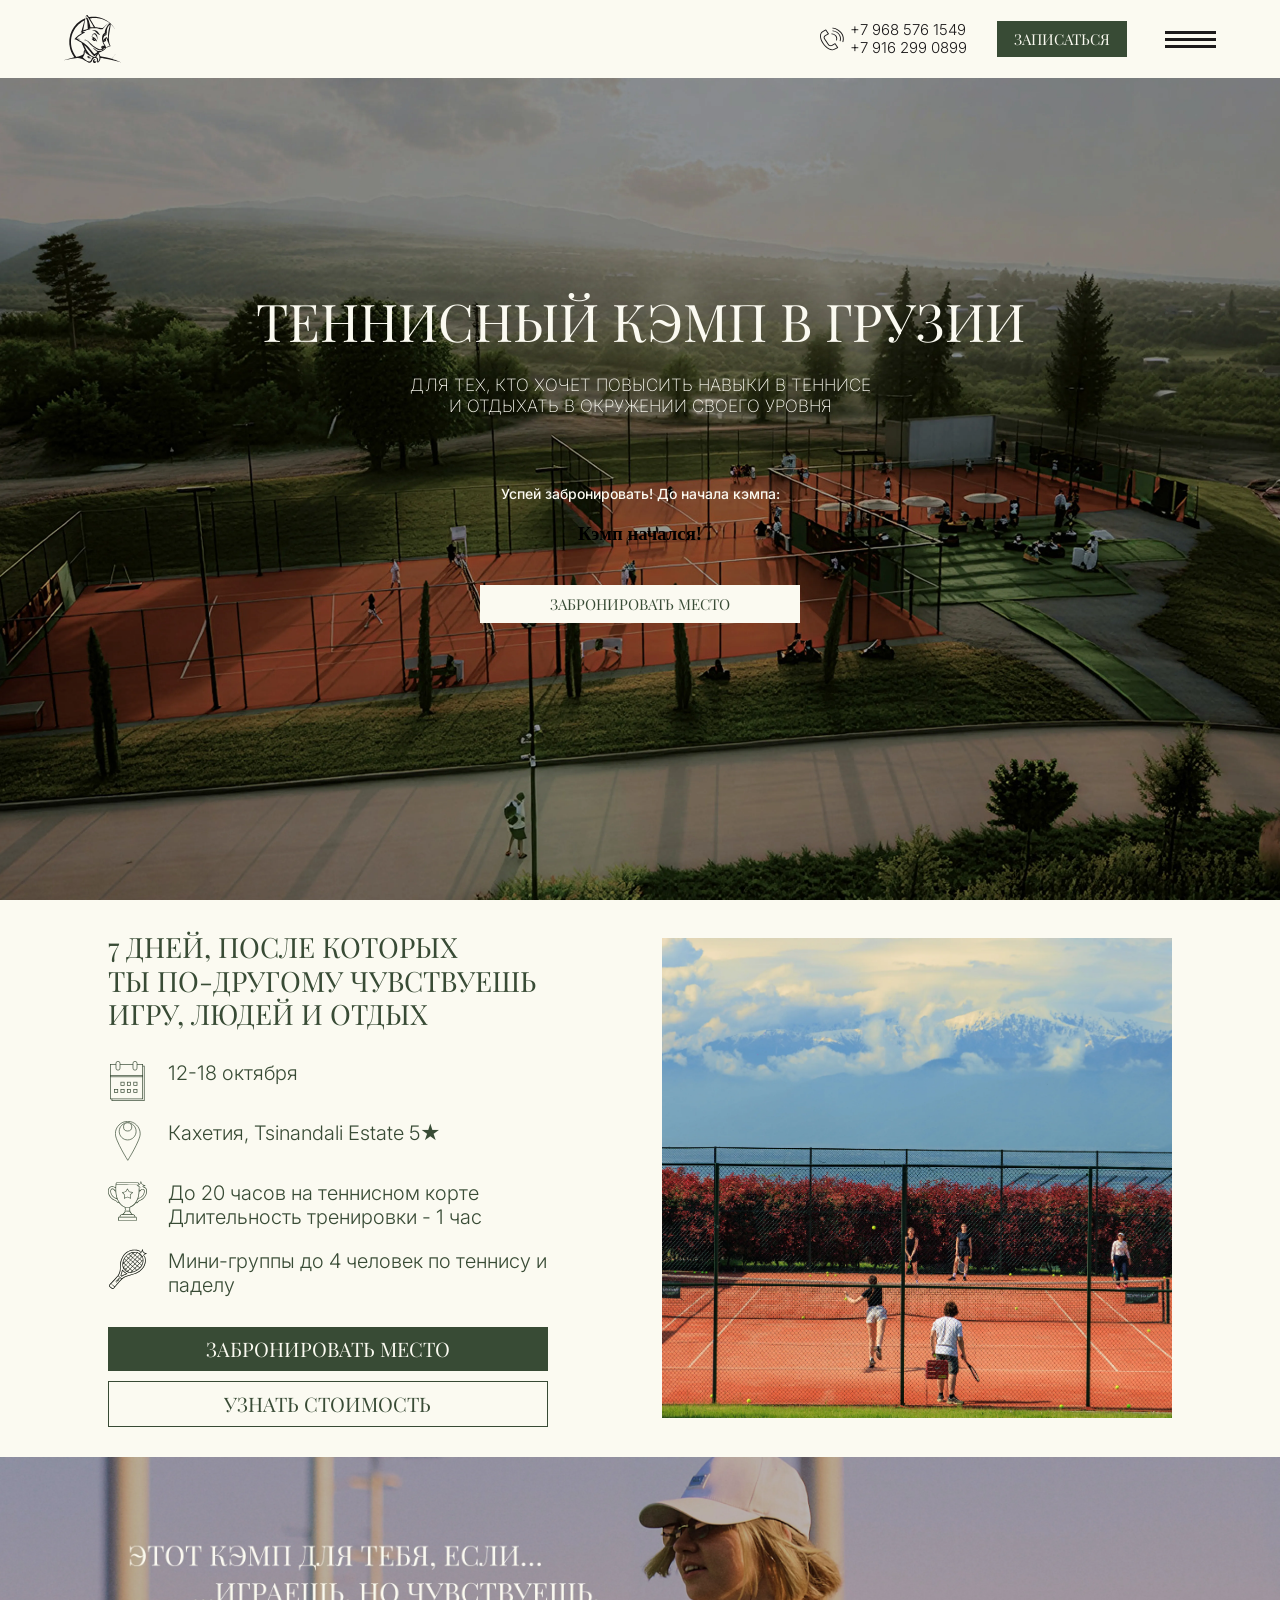
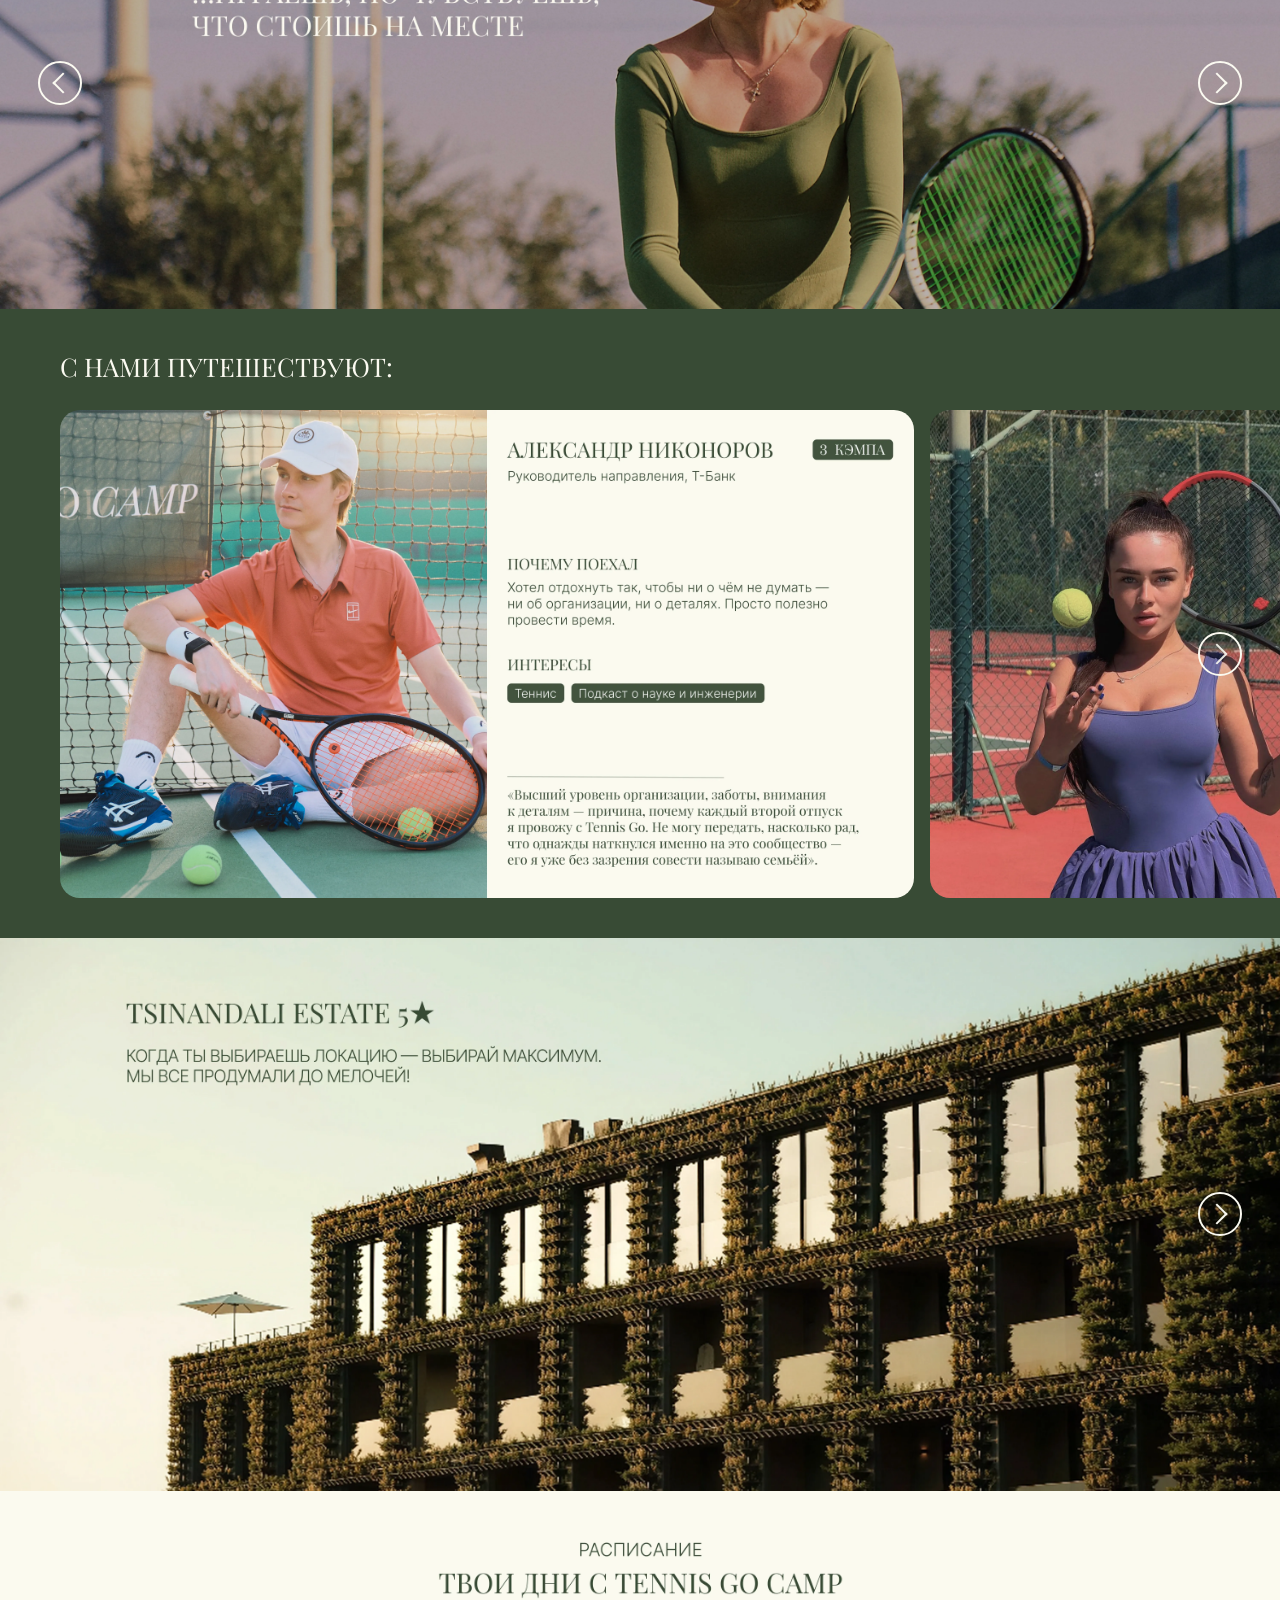
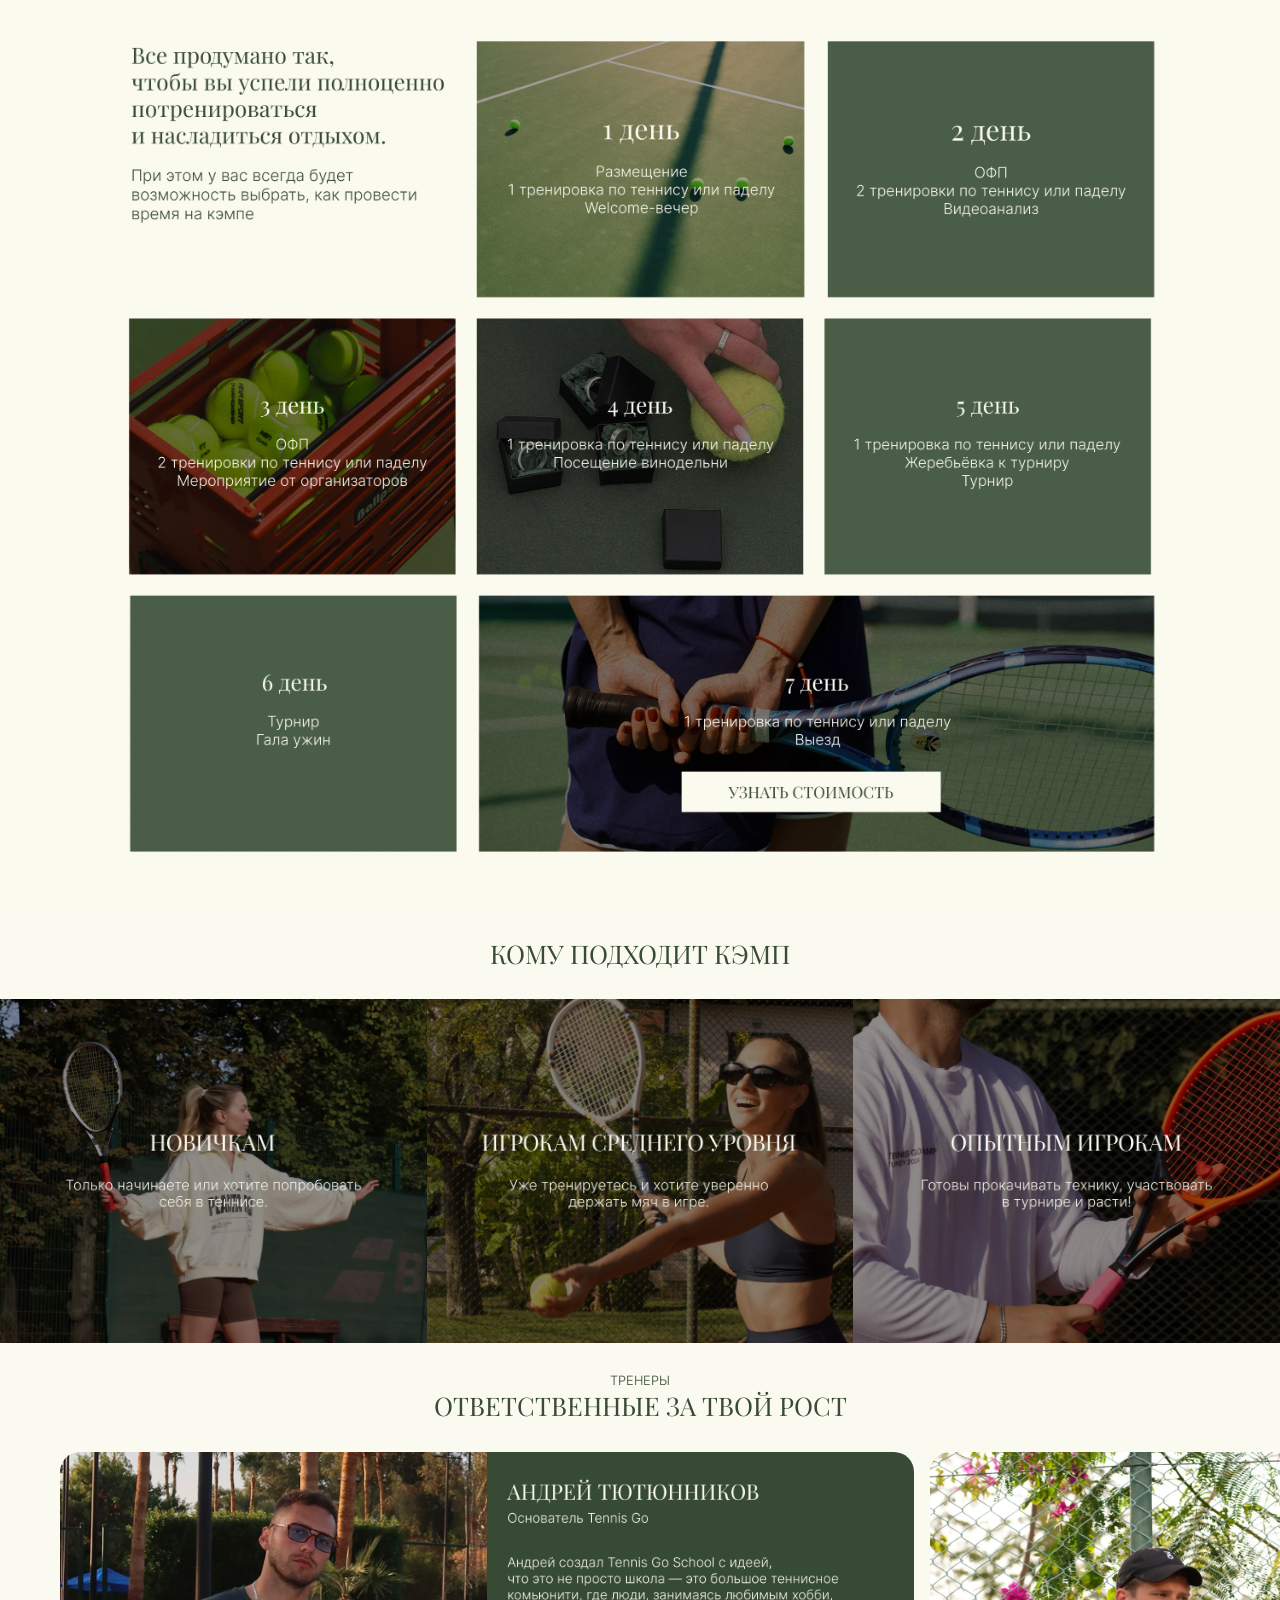
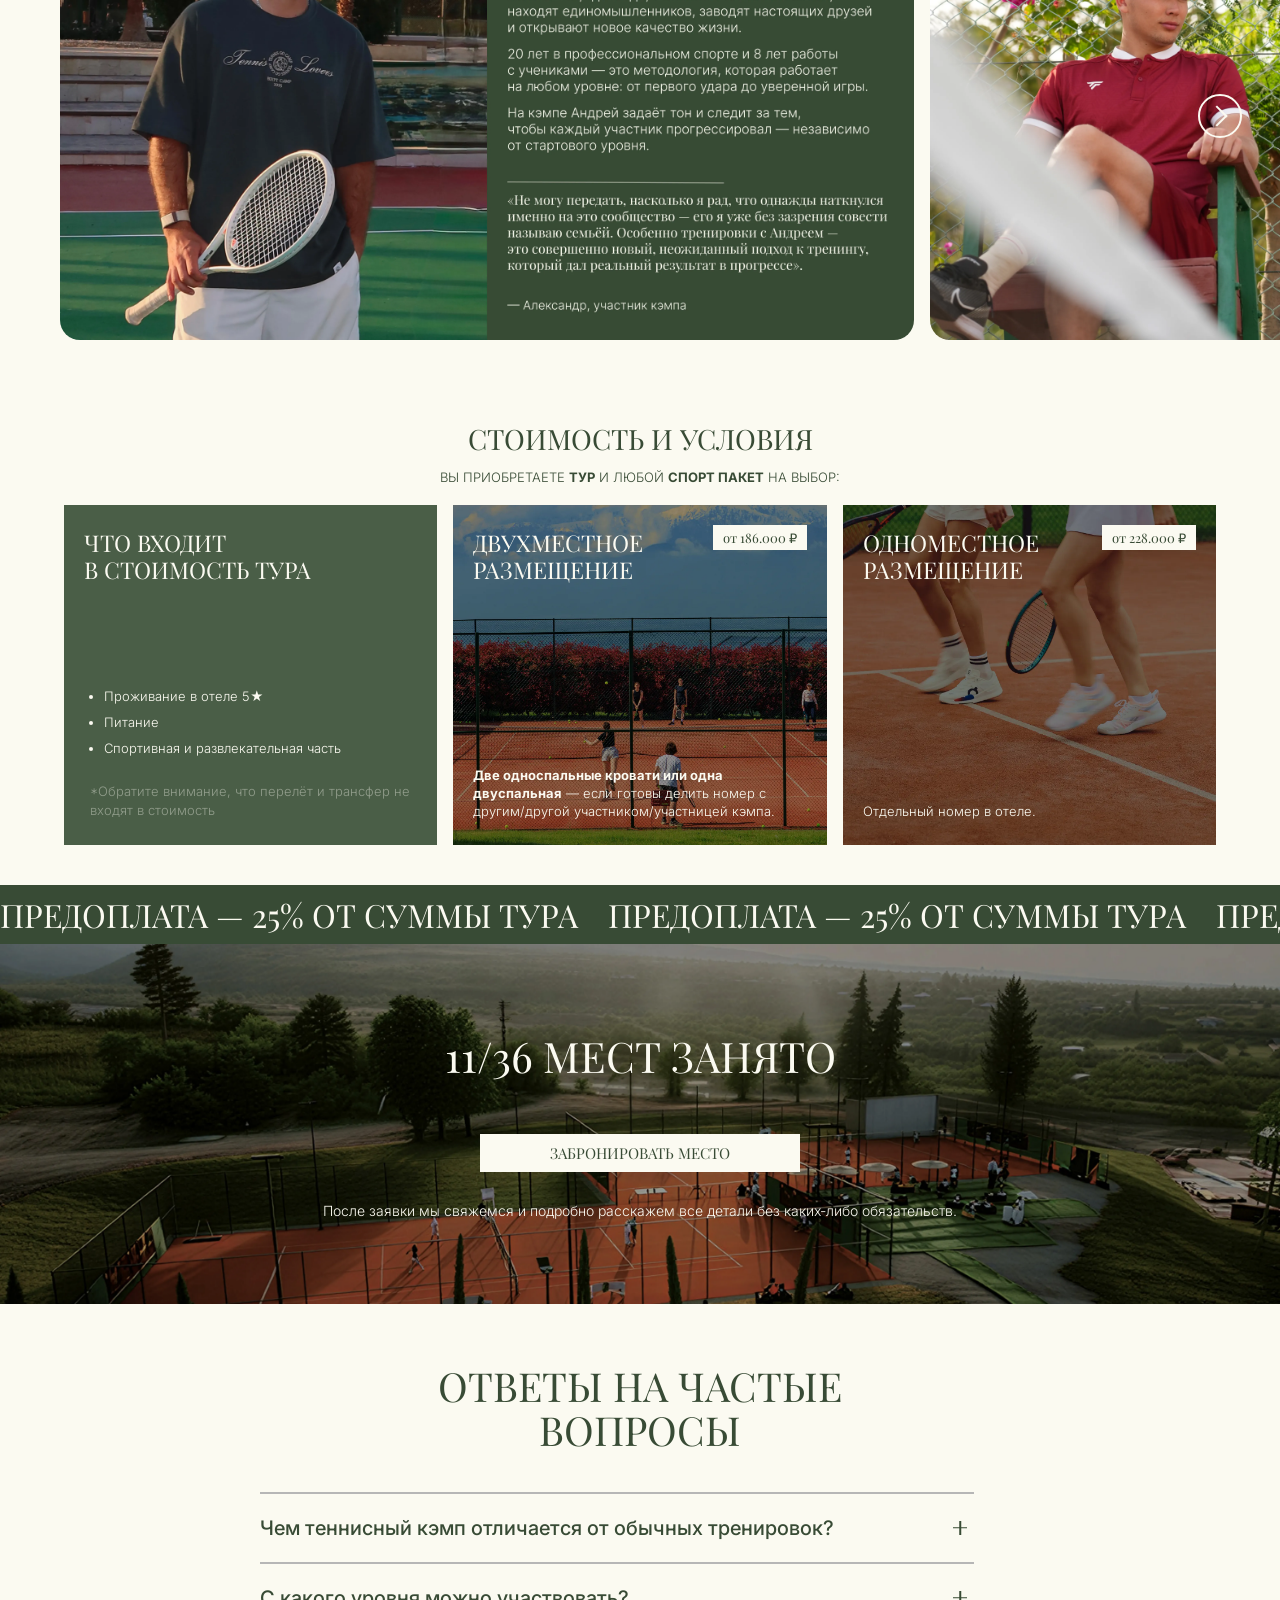
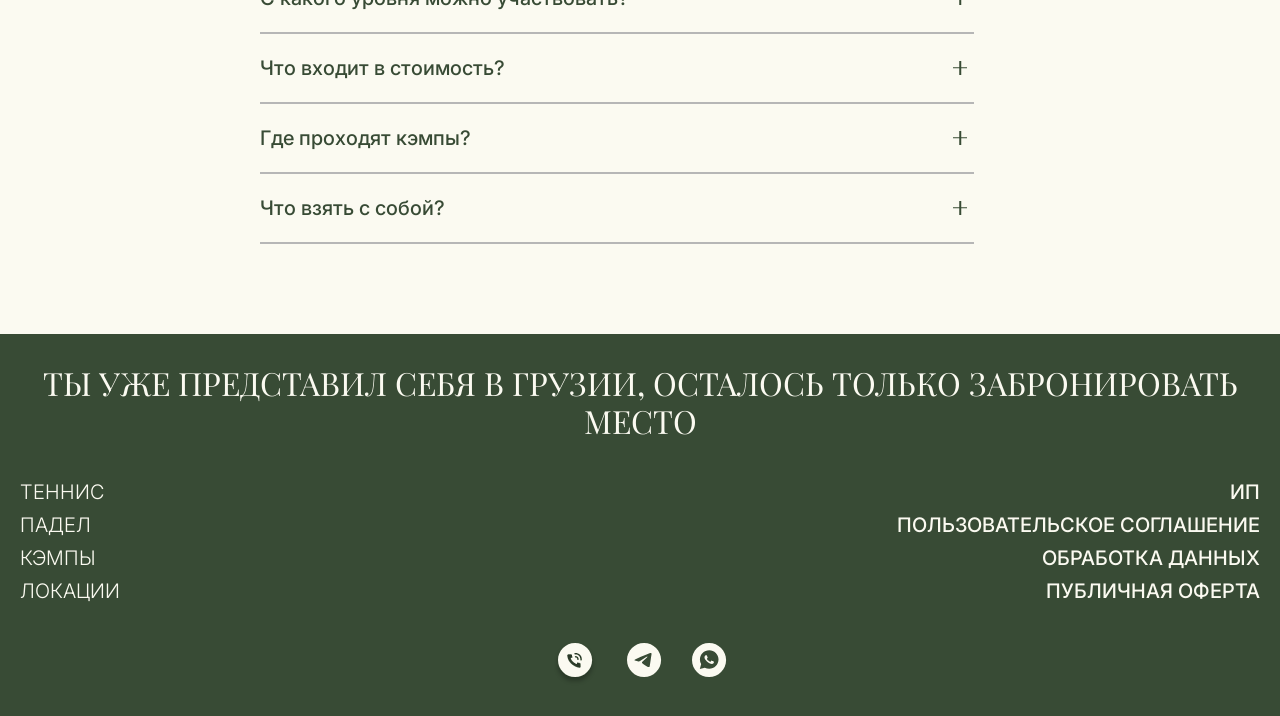
==== index.html @ a8b129b8 "Update index.html" ====
<!DOCTYPE html>
<html lang="ru">

<head>
    <meta charset="UTF-8">
    <meta name="viewport" content="width=device-width, initial-scale=1.0">
    <meta name="google-site-verification" content="G_MeOQyNOx8FWdpT9Xmo6DCHAIFPyhpo-uOCzJUPM8I" />
    <meta name="yandex-verification" content="6312bf27b170b261" />

    <title>Теннисный кэмп в Грузии 2026 | Интенсивные тренировки и отдых 5★</title>
    <link rel="icon" type="image/png" href="img/favicon/favicon-96x96.png" sizes="96x96" />
    <link rel="icon" type="image/svg+xml" href="img/favicon/favicon.svg" />
    <link rel="shortcut icon" href="img/favicon/favicon.ico" />
    <link rel="apple-touch-icon" sizes="180x180" href="img/favicon/apple-touch-icon.png" />

    <meta name="description"
        content="Теннисный кэмп в Грузии 2026 — 7 дней тренировок, турнир и отдых в отеле 5★ Tsinandali Estate. Мини-группы до 4 человек. 12-18 октября, Кахетия.">
    <meta name="keywords" content="теннисный кэмп Турция, теннис кэмп 2026, теннис отдых, теннисный лагерь взрослые">
    <link rel="canonical" href="https://campkakheti.tennis-go-school.ru/">

    <meta property="og:title" content="Теннисный кэмп в Грузии 2026">
    <meta property="og:description"
        content="9 дней тренировок и отдыха в Грузии. Tsinandali Estate Hotel 5★, мини-группы, турнир.">
    <meta property="og:image" content="https://campkakheti.tennis-go-school.ru/img/hero-bg.webp">
    <meta property="og:url" content="https://campkakheti.tennis-go-school.ru/">
    <meta property="og:type" content="website">

    <script type="application/ld+json">
    {
      "@context": "https://schema.org",
      "@type": "Event",
      "name": "Теннисный кэмп в Грузии 2026",
      "startDate": "2026-10-12",
      "endDate": "2026-10-18",
      "location": {
        "@type": "Place",
        "name": "Tsinandali Estate",
        "address": {
          "@type": "PostalAddress",
          "addressLocality": "Кахетия",
          "addressCountry": "GR"
        }
      },
      "organizer": {
        "@type": "Organization",
        "name": "Tennis Go School",
        "url": "https://campkakheti.tennis-go-school.ru/"
      },
      "description": "7 дней теннисных тренировок и отдыха в Грузии"
    }
    </script>

    <link rel="stylesheet" href="style.css">
    <link rel="preconnect" href="https://fonts.googleapis.com">
    <link rel="preconnect" href="https://fonts.gstatic.com" crossorigin>
    <link href="https://fonts.googleapis.com/css2?family=Playfair+Display:ital,wght@0,400..900;1,400..900&display=swap"
        rel="stylesheet">
    <link rel="preconnect" href="https://fonts.googleapis.com">
    <link rel="preconnect" href="https://fonts.gstatic.com" crossorigin>
    <link
        href="https://fonts.googleapis.com/css2?family=Inter:ital,opsz,wght@0,14..32,100..900;1,14..32,100..900&family=Playfair+Display:ital,wght@0,400..900;1,400..900&display=swap"
        rel="stylesheet">
</head>

<body>
    <header>
        <div class="site__header">
            <img src="img/logo.svg" alt="Логотип теннисного клуба" class="site__logo">
            <img src="img/logo2.svg" alt="Логотип теннисного клуба" class="site__logo2">
            <nav>
                <span class="nav__phone">
                    <img src="img/phone.svg" alt="Телефон теннисного клуба" class="nav__phone-icon">
                    <div class="nav__phone-container">
                        <a href="tel:+79685761549" class="nav__phone-number">+7 968 576 1549</a>
                        <a href="tel:+79162990899" class="nav__phone-number">+7 916 299 0899</a>
                    </div>
                </span>
                <a href="#form" class="nav__button" data-open-form="true">ЗАПИСАТЬСЯ</a>
                <div class="nav__menu">
                    <span class="nav__menu-line"></span>
                    <span class="nav__menu-line"></span>
                    <span class="nav__menu-line"></span>
                </div>
            </nav>
        </div>
    </header>

    <div class="menu-overlay" id="menuOverlay">
        <div class="menu-panel">
            <button class="menu-close" id="menuClose">✕</button>

            <img src="img/logo.svg" alt="Логотип" class="menu-logo">

            <nav class="menu-nav">
                <a href="https://tennis-go-school.ru/" class="menu-nav__link">Главная</a>
                <a href="https://tennis-go-school.ru/tennis" class="menu-nav__link">Теннис</a>
                <a href="https://tennis-go-school.ru/camp" class="menu-nav__link">Кэмпы</a>
                <a href="https://tennis-go-school.ru/korty" class="menu-nav__link">Локации</a>
                <a href="https://tennis-go-school.ru/teams" class="menu-nav__link">Тренеры</a>
                <a href="https://tennis-go-school.ru/sertifikaty" class="menu-nav__link">Сертификаты</a>
                <a href="https://tennis-go-school.ru/blog" class="menu-nav__link">Блог</a>
                <a href="https://tennis-go-school.ru/contacts" class="menu-nav__link">Контакты</a>
            </nav>

            <div class="menu-contacts">
                <a href="tel:+79111632444" class="menu-contacts__phone">+7 911 163 24 44</a>
                <a href="tel:+79162990899" class="menu-contacts__phone">+7 916 299 0899</a>
                <a href="mailto:tennisgoschool@yandex.ru" class="menu-contacts__email">tennisgoschool@yandex.ru</a>
            </div>

            <div class="menu-socials">
                <a href="tel:+79111632444" class="menu-socials__icon"><img
                        src="https://static.tildacdn.com/tild3438-3330-4761-a231-336435643837/Frame_2087325282.svg"
                        alt="Phone"></a>
                <a href="https://t.me/TennisGoSokolniki" class="menu-socials__icon"><img
                        src="https://static.tildacdn.com/tild3961-6163-4232-a130-333764323666/Frame_2087325283.svg"
                        alt="Telegram"></a>
                <a href="https://api.whatsapp.com/send/?phone=79685761549&text&type=phone_number&app_absent=0"
                    class="menu-socials__icon"><img
                        src="https://static.tildacdn.com/tild3430-6330-4165-b835-623330666635/Frame_2087325284.svg"
                        alt="WhatsApp"></a>
            </div>

            <a href="#form" class="menu-button" data-open-form="true">ЗАПИСАТЬСЯ</a>
        </div>
    </div>

    <main>

        <section class="hero">
            <div class="hero__container">
                <div class="hero__text">
                    <h1 class="hero__title">ТЕННИСНЫЙ КЭМП В ГРУЗИИ</h1>
                    <p class="hero__p">для тех, кто хочет повысить навыки в теннисе<br> и отдыхать в окружении своего
                        уровня</p>
                </div>
                <div class="hero__timer">
                    <p class="hero__timer-text">Успей забронировать! До начала кэмпа:</p>
                    <div class="hero__timer-container">
                        <div class="hero__timer-item">
                            <span class="hero__timer-number" id="days">00</span>
                            <span class="hero__timer-label">Дней</span>
                        </div>
                        <div class="hero__timer-item">
                            <span class="hero__timer-number" id="hours">00</span>
                            <span class="hero__timer-label">Часов</span>
                        </div>
                        <div class="hero__timer-item">
                            <span class="hero__timer-number" id="minutes">00</span>
                            <span class="hero__timer-label">Минут</span>
                        </div>
                        <div class="hero__timer-item">
                            <span class="hero__timer-number" id="seconds">00</span>
                            <span class="hero__timer-label">Секунд</span>
                        </div>
                    </div>
                    <a href="#price" class="hero__button">забронировать место</a>
                </div>
            </div>
        </section>

        <section class="prev">
            <div class="prev__container">
                <div class="prev__left-block">
                    <h3 class="prev__header">7 дней, после которых ты по‑другому чувствуешь игру, людей и отдых
                    </h3>
                    <div class="prev__body">
                        <img src="img/prev-calendar.svg" alt="Дата проведения кэмпа">
                        <p>12-18 октября</p>
                        <img src="img/prev-point.svg" alt="Место проведения кэмпа">
                        <p>Кахетия, Tsinandali Estate 5★</p>
                        <img src="img/prev-cup.svg" alt="Тренировки и турнир">
                        <p>До 20 часов на теннисном корте <br>Длительность тренировки - 1 час</p>
                        <img src="img/prev-racket.svg" alt="Формат групп">
                        <p>Мини-группы до 4 человек  по теннису и паделу</p>
                    </div>
                    <div class="prev__buttons">
                        <a href="#form" class="prev__button" data-open-form="true">Забронировать место</a>
                        <a href="#price" class="prev__button-2">узнать стоимость</a>
                    </div>
                </div>
                <img src="img/prev-img.webp" alt="Tennis go camp" class="prev__right-block">
            </div>
        </section>


        <section class="slide">
            <div class="slide__container">
                <div class="slide__progress">
                    <div class="slide__progress-bar" data-index="0"><span></span></div>
                    <div class="slide__progress-bar" data-index="1"><span></span></div>
                    <div class="slide__progress-bar" data-index="2"><span></span></div>
                    <div class="slide__progress-bar" data-index="3"><span></span></div>
                </div>
                <div class="slide__track">
                    <picture class="slide__frame">
                        <source media="(min-width: 768px)" srcset="img/scroll/scroll_desktop/1.webp">
                        <img src="img/scroll/scroll_1.webp" alt="">
                    </picture>
                    <picture class="slide__frame">
                        <source media="(min-width: 768px)" srcset="img/scroll/scroll_desktop/2.webp">
                        <img src="img/scroll/scroll_2.webp" alt="">
                    </picture>
                    <picture class="slide__frame">
                        <source media="(min-width: 768px)" srcset="img/scroll/scroll_desktop/3.webp">
                        <img src="img/scroll/scroll_3.webp" alt="">
                    </picture>
                    <picture class="slide__frame">
                        <source media="(min-width: 768px)" srcset="img/scroll/scroll_desktop/4.webp">
                        <img src="img/scroll/scroll_4.webp" alt="">
                    </picture>
                </div>
                <button class="slide__edge slide__edge--prev" ...></button>
                <button class="slide__edge slide__edge--next" ...></button>
            </div>
        </section>


        <section class="travel">
            <h2 class="travel__title">С нами путешествуют:</h2>

            <div class="travel__container">
                <button class="travel__edge travel__edge--prev" type="button" aria-label="Previous"></button>
                <button class="travel__edge travel__edge--next" type="button" aria-label="Next"></button>

                <div class="travel__track">
                    <picture class="travel__frame">
                        <source media="(min-width: 768px)" srcset="img/gal/gal_desktop/1.webp">
                        <img src="img/gal/1.webp" alt="">
                    </picture>
                    <picture class="travel__frame">
                        <source media="(min-width: 768px)" srcset="img/gal/gal_desktop/2.webp">
                        <img src="img/gal/2.webp" alt="">
                    </picture>
                    <picture class="travel__frame">
                        <source media="(min-width: 768px)" srcset="img/gal/gal_desktop/3.webp">
                        <img src="img/gal/3.webp" alt="">
                    </picture>
                    <picture class="travel__frame">
                        <source media="(min-width: 768px)" srcset="img/gal/gal_desktop/4.webp">
                        <img src="img/gal/4.webp" alt="">
                    </picture>
                    <picture class="travel__frame">
                        <source media="(min-width: 768px)" srcset="img/gal/gal_desktop/5.webp">
                        <img src="img/gal/5.webp" alt="">
                    </picture>
                    <picture class="travel__frame">
                        <source media="(min-width: 768px)" srcset="img/gal/gal_desktop/6.webp">
                        <img src="img/gal/6.webp" alt="">
                    </picture>
                    <picture class="travel__frame">
                        <source media="(min-width: 768px)" srcset="img/gal/gal_desktop/7.webp">
                        <img src="img/gal/7.webp" alt="">
                    </picture>
                    <picture class="travel__frame">
                        <source media="(min-width: 768px)" srcset="img/gal/gal_desktop/8.webp">
                        <img src="img/gal/8.webp" alt="">
                    </picture>
                    <picture class="travel__frame">
                        <source media="(min-width: 768px)" srcset="img/gal/gal_desktop/9.webp">
                        <img src="img/gal/9.webp" alt="">
                    </picture>
                    <picture class="travel__frame">
                        <source media="(min-width: 768px)" srcset="img/gal/gal_desktop/10.webp">
                        <img src="img/gal/10.webp" alt="">
                    </picture>
                    <picture class="travel__frame">
                        <source media="(min-width: 768px)" srcset="img/gal/gal_desktop/11.webp">
                        <img src="img/gal/11.webp" alt="">
                    </picture>
                    <picture class="travel__frame">
                        <source media="(min-width: 768px)" srcset="img/gal/gal_desktop/12.webp">
                        <img src="img/gal/12.webp" alt="">
                    </picture>
                    <picture class="travel__frame">
                        <source media="(min-width: 768px)" srcset="img/gal/gal_desktop/13.webp">
                        <img src="img/gal/13.webp" alt="">
                    </picture>
                    <picture class="travel__frame">
                        <source media="(min-width: 768px)" srcset="img/gal/gal_desktop/14.webp">
                        <img src="img/gal/14.webp" alt="">
                    </picture>
                    <picture class="travel__frame">
                        <source media="(min-width: 768px)" srcset="img/gal/gal_desktop/15.webp">
                        <img src="img/gal/15.webp" alt="">
                    </picture>
                    <picture class="travel__frame">
                        <source media="(min-width: 768px)" srcset="img/gal/gal_desktop/16.webp">
                        <img src="img/gal/16.webp" alt="">
                    </picture>
                    <picture class="travel__frame">
                        <source media="(min-width: 768px)" srcset="img/gal/gal_desktop/17.webp">
                        <img src="img/gal/17.webp" alt="">
                    </picture>
                    <picture class="travel__frame">
                        <source media="(min-width: 768px)" srcset="img/gal/gal_desktop/18.webp">
                        <img src="img/gal/18.webp" alt="">
                    </picture>
                    <picture class="travel__frame">
                        <source media="(min-width: 768px)" srcset="img/gal/gal_desktop/19.webp">
                        <img src="img/gal/19.webp" alt="">
                    </picture>
                </div>
            </div>
        </section>

        <section class="hotel">
            <div class="hotel__container">
                <button class="hotel__edge hotel__edge--prev" type="button" aria-label="Previous"></button>
                <button class="hotel__edge hotel__edge--next" type="button" aria-label="Next"></button>
                <div class="hotel__track">
                    <picture class="hotel__frame">
                        <source media="(min-width: 768px)" srcset="img/hotel/hotel_desktop/1.webp">
                        <img src="img/hotel/1.webp" alt="Starlight Resort Hotel">
                    </picture>
                    <picture class="hotel__frame">
                        <source media="(min-width: 768px)" srcset="img/hotel/hotel_desktop/2.webp">
                        <img src="img/hotel/2.webp" alt="Starlight Resort Hotel">
                    </picture>
                    <picture class="hotel__frame">
                        <source media="(min-width: 768px)" srcset="img/hotel/hotel_desktop/3.webp">
                        <img src="img/hotel/3.webp" alt="Starlight Resort Hotel">
                    </picture>
                    <picture class="hotel__frame">
                        <source media="(min-width: 768px)" srcset="img/hotel/hotel_desktop/4.webp">
                        <img src="img/hotel/4.webp" alt="Starlight Resort Hotel">
                    </picture>
                    <picture class="hotel__frame">
                        <source media="(min-width: 768px)" srcset="img/hotel/hotel_desktop/5.webp">
                        <img src="img/hotel/5.webp" alt="Starlight Resort Hotel">
                    </picture>
                    
                </div>
            </div>
        </section>

        <section class="timesheet">
            <div class="timesheet__wrapper">
                <picture>
                    <source media="(min-width: 768px)" srcset="img/raspisanie/rasp.webp">
                    <img src="img/raspisanie.webp" alt="">
                </picture>
                <a href="#price" class="timesheet__link" aria-label="Перейти"></a>
            </div>
        </section>

        <section class="levels">
            <div class="levels__container">
                <h3 class="levels__title">Кому подходит кэмп</h3>
                <button class="levels__edge levels__edge--prev" type="button" aria-label="Previous"></button>
                <button class="levels__edge levels__edge--next" type="button" aria-label="Next"></button>
                <div class="levels__track">
                    <img class="levels__frame" src="img/aim/beg.webp" alt="">
                    <img class="levels__frame" src="img/aim/mid.webp" alt="">
                    <img class="levels__frame" src="img/aim/adv.webp" alt="">
                </div>
            </div>
        </section>

        <section class="coach">
            <div class="coach__text">
                <p>ТРЕНЕРЫ</p>
                <h2>ОТВЕТСТВЕННЫЕ ЗА ТВОЙ РОСТ</h2>
            </div>
            <div class="coach__container">
                <button class="coach__edge coach__edge--prev" type="button" aria-label="Previous"></button>
                <button class="coach__edge coach__edge--next" type="button" aria-label="Next"></button>
                <div class="coach__track">
                    <picture class="coach__frame">
                        <source media="(min-width: 768px)" srcset="img/coach/coach_desktop/1.webp">
                        <img src="img/coach/1.webp" alt="Основатель Tennis Go Андрей Тютюнников">
                    </picture>
                    <picture class="coach__frame">
                        <source media="(min-width: 768px)" srcset="img/coach/coach_desktop/2.webp">
                        <img src="img/coach/2.webp" alt="Главный тренер Никита Позднышев">
                    </picture>
                    <picture class="coach__frame">
                        <source media="(min-width: 768px)" srcset="img/coach/coach_desktop/3.webp">
                        <img src="img/coach/3.webp" alt="Тренер Мария Овчинникова">
                    </picture>
                    <picture class="coach__frame">
                        <source media="(min-width: 768px)" srcset="img/coach/coach_desktop/4.webp">
                        <img src="img/coach/4.webp" alt="Тренер Владислав Маршев">
                    </picture>
                </div>
            </div>
        </section>

        <section class="price" id="price">
            <div class="price__container">
                <h2 class="price__title">СТОИМОСТЬ И УСЛОВИЯ</h2>
                <p class="price__txt">вы приобретаете <strong>тур</strong> и любой <strong>спорт пакет</strong> на
                    выбор:</p>

                <div class="price__cards">

                    <div class="price__card price__card--green">
                        <h3 class="price__card-title">ЧТО ВХОДИТ<br>В СТОИМОСТЬ ТУРА</h3>
                        <ul class="price__card-list">
                            <li>Проживание в отеле 5★</li>
                            <li>Питание</li>
                            <li>Спортивная и развлекательная часть</li>
                        </ul>
                        <p class="price__card-comm">*Обратите внимание, что перелёт и трансфер не входят в стоимость</p>
                    </div>

                    <!-- Двухместное -->
                    <div class="price__card price__card--double">
                        <div class="price__card-top">
                            <h3 class="price__card-title">ДВУХМЕСТНОЕ РАЗМЕЩЕНИЕ</h3>
                            <div class="price__card-btn-wrap">
                                <a href="#form" class="price__card-btn" data-open-form="true">от 186.000 ₽</a>
                                <div class="price__tooltip">Указанная стоимость туров может меняться
                                    в зависимости от курса евро и стоимости услуг авиакомпаний и отелей.

                                    
                                    Свяжитесь с организаторами, чтобы узнать актуальную стоимость перед бронированием</div>
                            </div>
                        </div>
                        <p class="price__card-desc"><strong>Две односпальные кровати или одна двуспальная</strong> —
                            если готовы делить номер с другим/другой участником/участницей кэмпа.</p>
                    </div>

                    <!-- Одноместное -->
                    <div class="price__card price__card--single">
                        <div class="price__card-top">
                            <h3 class="price__card-title">ОДНОМЕСТНОЕ РАЗМЕЩЕНИЕ</h3>
                            <div class="price__card-btn-wrap">
                                <a href="#form" class="price__card-btn" data-open-form="true">от 228.000 ₽</a>
                                <div class="price__tooltip">Указанная стоимость туров может меняться
                                    в зависимости от курса евро и стоимости услуг авиакомпаний и отелей.

                                    Свяжитесь с организаторами, чтобы узнать актуальную стоимость перед бронированием</div>
                            </div>
                        </div>
                        <p class="price__card-desc">Отдельный номер в отеле.</p>
                    </div>

                </div>
            </div>
        </section>


        <section class="carousel">
            <div class="carousel__group">
                <span class="carousel__txt">Предоплата — 25% от суммы тура</span>
                <span class="carousel__txt">Предоплата — 25% от суммы тура</span>
                <span class="carousel__txt">Предоплата — 25% от суммы тура</span>
                <span class="carousel__txt">Предоплата — 25% от суммы тура</span>
                <span class="carousel__txt">Предоплата — 25% от суммы тура</span>
                <span class="carousel__txt">Предоплата — 25% от суммы тура</span>
                <span class="carousel__txt">Предоплата — 25% от суммы тура</span>
                <span class="carousel__txt">Предоплата — 25% от суммы тура</span>

            </div>
            <div aria-hidden class="carousel__group">
                <span class="carousel__txt">Предоплата — 25% от суммы тура</span>
                <span class="carousel__txt">Предоплата — 25% от суммы тура</span>
                <span class="carousel__txt">Предоплата — 25% от суммы тура</span>
                <span class="carousel__txt">Предоплата — 25% от суммы тура</span>
                <span class="carousel__txt">Предоплата — 25% от суммы тура</span>
                <span class="carousel__txt">Предоплата — 25% от суммы тура</span>
                <span class="carousel__txt">Предоплата — 25% от суммы тура</span>
                <span class="carousel__txt">Предоплата — 25% от суммы тура</span>
            </div>
        </section>

        <section class="reserv">
            <h2 class="reserv__title">11/36 МЕСТ ЗАНЯТО</h2>
            <a class="reserv__btn" href="#form" data-open-form="true">ЗАБРОНИРОВАТЬ МЕСТО</a>
            <p class="reserv__txt">После заявки мы свяжемся и подробно расскажем все детали без каких‑либо обязательств.
            </p>
        </section>


        <section class="faq">
            <h2 class="faq__title">ОТВЕТЫ НА ЧАСТЫЕ<br>ВОПРОСЫ</h2>

            <div class="faq__list">
                <div class="faq__item">
                    <button class="faq__question">
                        <span>Чем теннисный кэмп отличается от обычных тренировок?</span>
                        <span class="faq__icon"></span>
                    </button>
                    <div class="faq__answer">
                        <div class="faq__answer-content">
                            Теннисный кэмп — это формат интенсивных тренировок и отдыха, где вы занимаетесь теннисом
                            каждый день, участвуете в турнирах и общаетесь с единомышленниками. Это быстрый способ
                            прокачать уровень игры и перезагрузиться.
                        </div>
                    </div>
                </div>

                <div class="faq__item">
                    <button class="faq__question">
                        <span>С какого уровня можно участвовать?</span>
                        <span class="faq__icon"></span>
                    </button>
                    <div class="faq__answer">
                        <div class="faq__answer-content">
                            Теннисные кэмпы подходят для всех уровней — от новичков до продвинутых игроков. Участники
                            распределяются по группам, чтобы тренировки были максимально эффективными.
                        </div>
                    </div>
                </div>

                <div class="faq__item">
                    <button class="faq__question">
                        <span>Что входит в стоимость?</span>
                        <span class="faq__icon"></span>
                    </button>
                    <div class="faq__answer">
                        <div class="faq__answer-content">
                            В стоимость теннисного кэмпа входит проживание, тренировки, турнир, развлекательная
                            программа и организация поездки. Это формат «под ключ», где вы сосредоточены только на игре
                            и отдыхе.
                        </div>
                    </div>
                </div>

                <div class="faq__item">
                    <button class="faq__question">
                        <span>Где проходят кэмпы?</span>
                        <span class="faq__icon"></span>
                    </button>
                    <div class="faq__answer">
                        <div class="faq__answer-content">
                            Кэмпы проводятся на современных теннисных кортах по всему миру.
                        </div>
                    </div>
                </div>

                <div class="faq__item">
                    <button class="faq__question">
                        <span>Что взять с собой?</span>
                        <span class="faq__icon"></span>
                    </button>
                    <div class="faq__answer">
                        <div class="faq__answer-content">
                            Спортивную форму, удобную обувь, ракетку (если нет, мы предоставим), солнцезащитные
                            средства, одежду для отдыха. Мы пришлем вам чек-лист «что положить в чемодан» перед вылетом.
                        </div>
                    </div>
                </div>
            </div>
        </section>

        <div class="modal-overlay" id="formModal" aria-hidden="true">
            <div class="modal" role="dialog" aria-modal="true" aria-labelledby="formTitle">
                <button type="button" class="modal__close" aria-label="Закрыть форму">✕</button>
                <img src="img/lovers.svg" alt="" class="modal__logo">
                <h2 class="modal__title" id="formTitle">Запишитесь на теннисный кэмп</h2>

                <form
                    action="https://script.google.com/macros/s/AKfycbw5-WNdEcA2aMM784nb1mCri3oQf4LWj0dnJv7Lwv1hqFzoL_CC8ATPfVHOAFi-PDuCjw/exec"
                    id="form" class="modal__form" method="post">
                    <div class="modal-field">
                        <input type="text" name="name" id="name" placeholder="Имя" required>
                    </div>

                    <div class="modal-field">
                        <input type="tel" name="tel" id="tel" placeholder="+7 (000) 000-00-00" required>
                    </div>

                    <div class="modal-field">
                        <input type="text" name="tg" id="tg" placeholder="Ваш никнейм в telegram для связи" required>
                    </div>

                    <div class="modal-field">
                        <select name="level" id="level" required>
                            <option value="" disabled selected>Уровень игры</option>
                            <option value="Начинающий">Начинающий</option>
                            <option value="Средний">Средний</option>
                            <option value="Продвинутый">Продвинутый</option>
                            <option value="Играющий">Играющий</option>
                        </select>
                    </div>

                    <div class="modal-field">
                        <select name="format" id="format" required>
                            <option value="" disabled selected>Формат размещения</option>
                            <option value="Двухместное размещение">Двухместное размещение</option>
                            <option value="Одноместное размещение">Одноместное размещение</option>
                        </select>
                    </div>

                    <div class="modal-field">
                        <select name="pack" id="pack" required>
                            <option value="" disabled selected>Спортпакет</option>
                            <option value="Теннис">Просто теннис</option>
                            <option value="Теннис+">Теннис+</option>
                            <option value="Оптимальный">Оптимальный</option>
                            <option value="Премиум">Премиум</option>
                            <option value="Затрудняюсь ответить">Затрудняюсь ответить</option>
                        </select>
                    </div>

                    <div class="modal-checkbox">
                        <input type="checkbox" name="checkbox" id="checkbox" required>
                        <label for="checkbox">При отправке формы вы даете согласие с <a
                                href="https://tennis-go-school.ru/privacy" target="_blank" rel="noreferrer">политикой
                                обработки персональных данных</a></label>
                    </div>

                    <button type="submit" class="modal__submit">Оставить заявку</button>
                </form>
            </div>
        </div>

    </main>

    <footer>
        <h2 class="footer__title">Ты уже представил себя в Грузии, осталось только забронировать место</h2>
        <div class="footer__body">
            <div class="footer__left-block">
                <a class="footer__link" href="https://spb.tennis-go-school.ru/tennis">Теннис</a>
                <a class="footer__link" href="">Падел</a>
                <a class="footer__link" href="https://spb.tennis-go-school.ru/camp">кэмпы</a>
                <a class="footer__link" href="https://spb.tennis-go-school.ru/korty">локации</a>
            </div>
            <div class="footer__right-block">
                <a class="footer__link" href="">ип</a>
                <a class="footer__link"
                    href="https://spb.tennis-go-school.ru/polzovatelskoe-soglashenie">пользовательское соглашение</a>
                <a class="footer__link" href="https://spb.tennis-go-school.ru/privacy">обработка данных</a>
                <a class="footer__link" href="https://spb.tennis-go-school.ru/dogovor-publichnoj-oferty">публичная
                    оферта</a>
            </div>

        </div>
        <div class="footer__socials">
            <a href="tel:+79111632444" class="footer__socials-icon"><img src="img/links/phone.svg" alt="Phone"></a>
            <a href="https://t.me/TennisGoSokolniki" class="footer__socials-icon"><img src="img/links/tg.svg"
                    alt="Telegram"></a>
            <a href="https://api.whatsapp.com/send/?phone=79685761549&text&type=phone_number&app_absent=0"
                class="footer__socials-icon"><img src="img/links/wa.svg" alt="WhatsApp"></a>

        </div>
    </footer>
    <script src="script.js"></script>
</body>

</html>
---- style.css ----
*,
*::before,
*::after {
    box-sizing: border-box;
    margin: 0;
    padding: 0;
}

:root {
    --white: #FBFAF1;
    --dark-green: #384B35;
    --black: #1C1A1B;
    --light-green: #C6D972;
    --blue: #2F4858;
}

html {
    scroll-behavior: smooth;
    width: 100%;
}

body {
    min-height: 100vh;
    min-width: 0;
    display: flex;
    flex-direction: column;
    /* overflow-x: hidden; */
    background-color: var(--white);
}

main {
    flex-grow: 1;
}


img {
    display: block;
    max-width: 100%;
    height: auto;
}

header {
    position: absolute;
    top: 0;
    left: 0;
    z-index: 20;
    width: 100%;

}

.site__header {
    width: 100%;
    /* backdrop-filter: blur(2px);
    background-color: rgba(255, 255, 255, 0.1);
    box-shadow: 0 2px 10px rgba(255, 255, 255, 0.1); */
    margin: 0 auto;
    display: flex;
    justify-content: space-between;
    align-items: center;
    padding: 15px;
    padding-inline: clamp(25px, 5vw, 70px);
    /* background-color: var(--white); */
}

.site__logo {
    display: none;
}

.site__logo2 {

    height: 48px;
}


nav {
    display: flex;
    align-items: center;
}

.nav__phone {
    display: none;
    /* display: flex;
    align-items: center;
    gap: 10px; */
}

.nav__phone-icon {
    width: 25px;
    margin-right: 5px;
    flex: 1 1 0;
}

.nav__phone-number {
    text-decoration: none;
    font-family: inter;
    font-size: 15px;
    font-weight: 300;
    color: var(--black);
    line-height: 120%;
}


.nav__button {
    display: none;
    margin-left: 30px;
    padding: 7px 15px;
    text-decoration: none;
    font-family: playfair display;
    font-size: 15px;
    font-weight: 400;
    line-height: 120%;
    background-color: var(--dark-green);
    border: 2px solid var(--dark-green);
    color: var(--white);
    transition: all 0.4s ease;
    position: relative;
    overflow: hidden;
}

.nav__button::before {
    content: "";
    position: absolute;
    background-color: var(--white);
    top: 0;
    left: 0;
    width: 100%;
    height: 100%;
    transition: all 0.4s ease;
    z-index: -1;
    transform: translateX(-100%);

}

.nav__button:hover::before {
    transform: translateX(0);
    transition: all 0.5s ease;
}

.nav__button:hover {
    /* border: 2px solid var(--dark-green); */
    z-index: 5;
    color: var(--dark-green);
    transition: all 0.5s ease;
}

.nav__menu {
    display: grid;
    grid-template-rows: repeat(3, 1fr);
    margin-left: 38px;
    width: 51px;
    gap: 4px;
    cursor: pointer;
}

.nav__menu-line {
    width: 100%;
    height: 3px;
    background-color: var(--white);
}

.nav__menu--fixed {
    position: fixed;
    top: 16px;
    right: 16px;
    z-index: 50;
    margin-left: 0;
    padding: 8px;
    width: auto;
    /* background-color: var(--white); */
    /* border-radius: 4px;
    box-shadow: 0 2px 8px rgba(0,0,0,0.12); */
}

.nav__menu--fixed .nav__menu-line {
    background-color: var(--black);
    width: 51px;
}

.menu-overlay {
    position: fixed;
    inset: 0;
    z-index: 100;
    display: flex;
    justify-content: flex-end;
    /* панель справа */
    pointer-events: none;
    opacity: 0;
    transition: opacity 0.3s ease;
}

.menu-overlay.is-open {
    pointer-events: all;
    opacity: 1;
}

.menu-panel {
    width: min(360px, 100vw);
    height: 100%;
    background-color: var(--white);
    /* padding: 42px 25px 25px 25px; */
    display: flex;
    flex-direction: column;
    align-items: start;
    /* gap: 30px; */
    overflow-y: auto;
    transform: translateX(100%);
    /* выезжает справа */
    transition: transform 0.35s cubic-bezier(0.16, 1, 0.3, 1);
}

.menu-overlay.is-open .menu-panel {
    transform: translateX(0);
}

/* Тёмный фон слева */
.menu-overlay::before {
    content: "";
    flex: 1;
    background: rgba(28, 26, 27, 0.5);
}

.menu-close {
    align-self: flex-end;
    background: none;
    border: none;
    font-size: 22px;
    cursor: pointer;
    color: var(--black);
    padding: 16px 16px;
    line-height: 1;
}

.menu-logo {
    height: 74px;
    width: auto;
    margin: 0 30px 30px;
}

.menu-nav {
    display: flex;
    flex-direction: column;
    align-items: start;
    gap: 18px;
    padding: 0 30px;
    flex: 1;
}

.menu-nav__link {
    text-decoration: none;
    font-family: Inter;
    font-size: 24px;
    font-weight: 400;
    color: var(--black);
    transition: color 0.2s ease;
}


.menu-nav__link:hover {
    color: var(--dark-green);
}

.menu-contacts {
    display: flex;
    flex-direction: column;
    gap: 8px;
    padding: 0 30px;
    margin-top: auto;
}

.menu-contacts__phone,
.menu-contacts__email {
    text-decoration: none;
    font-family: Inter;
    font-size: 20px;
    font-weight: 500;
    color: var(--black);
}

.menu-socials {
    display: flex;
    gap: 16px;
    padding: 16px 30px 0;
}

.menu-socials__icon img {
    width: 36px;
    height: 36px;
}

.menu-button {
    display: block;
    padding: 12px 25px;
    margin: 20px 30px 30px;
    background-color: var(--dark-green);
    text-decoration: none;
    text-align: center;
    font-family: "Playfair Display";
    font-size: 18px;
    color: var(--white);
    letter-spacing: 0.05em;
    transition: opacity 0.2s ease;
}

.menu-button:hover {
    opacity: 0.85;
}

/* Блокировка скролла страницы при открытом меню */
body.menu-is-open {
    overflow: hidden;
}

.hero {
    width: 100%;
    /* min-height: 640px; */
    height: 100vh;
    background-image: url(img/hero-bg.webp);
    background-repeat: no-repeat;
    background-position: center;
    background-size: cover;
}

.hero__container {
    width: 100%;
    /* max-width: 1600px; */
    /* margin: 0 auto; */
    /* padding-right: clamp(48px, 5vw, 120px); */
    /* padding-left: clamp(48px, 5vw, 120px); */
    padding-top: 33vh;
    display: grid;
    grid-template-rows: repeat(3, auto);
    justify-content: center;
}

.hero__text {
    /* justify-self: center; */
    text-align: center;
    /* text-wrap: wrap; */
    padding-inline: 43px;
}

.hero__title {
    /* text-wrap: wrap; */
    font-family: playfair display;
    font-size: clamp(28px, 5vw, 52px);
    font-weight: 400;
    line-height: 93%;
    color: var(--white);
}

.hero__p {
    /* text-wrap: wrap; */
    /* text-align: center; */
    margin-top: 30px;
    font-family: inter;
    font-size: clamp(12px, 3vw, 17px);
    font-weight: 200;
    line-height: 120%;
    color: var(--white);
    text-transform: uppercase;
}

.hero__timer {

    display: grid;
    justify-content: center;
    margin-top: 70px;
    gap: 20px;
}

.hero__timer-text {
    text-align: center;
    font-family: inter;
    font-size: clamp(11px, 3vw, 14px);
    font-weight: 500;
    line-height: 120%;
    color: var(--white);
}

.hero__timer-container {
    /* width: 336px; */
    max-width: 100%;
    display: flex;
    justify-content: space-evenly;
    gap: clamp(40px, 5vw, 75px);

}

.hero__timer-item {
    width: min(100px, 15vw);
    display: flex;
    flex-direction: column;
    text-align: center;
    color: var(--white);
    /* gap: 10px;   */
}

.hero__timer-label {
    font-family: Arial;
    font-size: clamp(12px, 1vw, 16px);
    font-weight: 400;
    line-height: 18.6px;
}

.hero__timer-number {
    font-family: inter;
    font-size: clamp(28px, 5vw, 64px);
    font-weight: 600;
    line-height: 120%;
}

.hero__button {
    margin-top: 20px;
    width: 320px;
    justify-self: center;
    padding: 10px 20px;
    background-color: var(--white);
    text-decoration: none;
    text-align: center;
    font-family: playfair display;
    font-size: 15px;
    line-height: 120%;
    text-transform: uppercase;
    color: var(--dark-green);
    /* animation: pulse 3s ease-in-out infinite; */
    transition: transform 0.3s ease-in-out;
}

.hero__button:hover {
    transform: scale(1.03);
}



.prev {
    width: 100%;
    background-color: var(--white);
    /* min-height: 391px; */
}

.prev__container {
    width: 100%;
    margin: 0 auto;
    padding: 30px clamp(20px, 5vw, 120px);
    display: flex;
    justify-content: space-evenly;
    align-items: center;
    /* gap: px; */
}

.prev__left-block {
    width: min(470px, 90vw);
    display: flex;
    flex-direction: column;
    justify-content: space-between;
    gap: 30px;
}

.prev__header {
    font-size: clamp(19px, 3vw, 28px);
    font-family: "Playfair Display";
    font-weight: 400;
    line-height: 120%;
    text-transform: uppercase;
    color: var(--dark-green);
}

.prev__body {
    display: grid;
    grid-template-columns: 40px auto;
    column-gap: 20px;
    row-gap: 20px;
    justify-content: start;
}

.prev__body img {
    justify-self: center;
}

.prev__body p {
    font-size: clamp(15px, 2vw, 20px);
    font-family: "Inter";
    font-weight: 300;
    line-height: 120%;
    color: var(--dark-green);
}

.prev__buttons {
    display: flex;
    flex-direction: column;
    gap: 10px;

}

.prev__button {
    display: inline-block;
    padding: 10px 20px;
    width: 100%;
    background-color: var(--dark-green);
    text-decoration: none;
    text-align: center;
    font-family: playfair display;
    font-size: clamp(15px, 2vw, 20px);
    line-height: 120%;
    text-transform: uppercase;
    color: var(--white);
}

.prev__button-2 {
    display: inline-block;
    padding: 10px 20px;
    width: 100%;
    border: 1px solid var(--dark-green);
    text-decoration: none;
    text-align: center;
    font-family: playfair display;
    font-size: clamp(15px, 2vw, 20px);
    line-height: 120%;
    text-transform: uppercase;
    color: var(--dark-green);
}

.prev__right-block {
    display: none;
    /* flex: 0 1 520px; */
    /* width: clamp(32px, 5vw); */
    /* object-fit: cover; */
}



.slide {
    width: 100%;
    background-color: var(--white);
}

.slide__container {
    width: 100%;
    /* max-width: 1760px; */
    margin: 0 auto;
    position: relative;
    overflow: hidden;
}

.slide__track {
    display: flex;
    transform: translateX(0);
    transition: transform 500ms cubic-bezier(0.16, 1, 0.3, 1);
    will-change: transform;
}

.slide__track.is-resetting {
    transition: none;
}

.slide__frame {
    flex: 0 0 100%;
    width: 100%;
    display: block;
    user-select: none;
    pointer-events: none;
}

.slide__progress {
    position: absolute;
    top: 12px;
    left: 12px;
    right: 12px;
    z-index: 10;
    display: flex;
    gap: 6px;
}

.slide__progress-bar {
    flex: 1;
    height: 3px;
    background: rgba(251, 250, 241, 0.35);
    border-radius: 2px;
    overflow: hidden;
    cursor: pointer;
}

.slide__progress-bar span {
    display: block;
    height: 100%;
    width: 0%;
    background: var(--white);
    border-radius: 2px;
    transition: none;
}

.slide__progress-bar.is-done span {
    width: 100%;
}


.travel {
    padding: 30px 0 30px 30px;
    width: 100%;
    display: flex;
    flex-direction: column;
    gap: 3vh;
    background-color: var(--dark-green);
    overflow: hidden;
}

.travel__title {
    text-transform: uppercase;
    font-family: playfair display;
    font-size: 19px;
    font-weight: 300;
    color: var(--white);
}

.travel__container {
    position: relative;
    overflow: hidden;
}

.travel__track {
    display: flex;
    gap: 16px;
    transition: transform 500ms cubic-bezier(0.16, 1, 0.3, 1);
    will-change: transform;
    cursor: grab;
    user-select: none;
}

.travel__track.is-resetting {
    transition: none;
}

.travel__track.is-dragging {
    cursor: grabbing;
    transition: none;
}

.travel__frame {
    flex: 0 0 calc(100% - 30px);
    /* на мобильном видна часть следующей */
    display: block;
    border-radius: 15px;
    overflow: hidden;
    pointer-events: none;
}

.travel__frame img {
    width: 100%;
    height: 100%;
    display: block;
    object-fit: cover;
}

.hotel {
    width: 100%;
}

.hotel__container {
    position: relative;
    overflow: hidden;
}

.hotel__track {
    display: flex;
    gap: 0;
    transition: transform 500ms cubic-bezier(0.16, 1, 0.3, 1);
    will-change: transform;
}

.hotel__frame {
    flex: 0 0 100%;
    display: block;
    overflow: hidden;
    pointer-events: none;
    user-select: none;
}

.hotel__frame img {
    width: 100%;
    height: 100%;
    display: block;
    object-fit: cover;
}


.timesheet {
    width: 100%;
    height: auto;
    object-fit: cover;
    object-position: center;
}

.timesheet__wrapper {
    position: relative;
    display: block;
}

.timesheet__link {
    position: absolute;
    opacity: 0.4;
    bottom: 3.7%;
    right: 10%;
    width: 80%;
    height: 3.2%;
}

.levels {
    width: 100%;
}

.levels__container {
    position: relative;
    overflow: hidden;
}

.levels__title {
    text-decoration: none;
    text-align: center;
    padding: 30px 0px;
    font-family: playfair display;
    font-size: clamp(19px, 2vw, 26px);
    font-weight: 400;
    line-height: 120%;
    text-transform: uppercase;
    color: var(--dark-green);
}

.levels__track {
    display: flex;
    gap: 0;
    transition: transform 500ms cubic-bezier(0.16, 1, 0.3, 1);
    will-change: transform;
}

.levels__frame {
    flex: 0 0 100%;
    display: block;
    pointer-events: none;
    user-select: none;
}



.coach {
    width: 100%;
    background-color: var(--white);
}

.coach__text {
    padding: 30px 32px;
    display: flex;
    flex-direction: column;
    align-items: center;
}

.coach__text p {
    font-family: inter;
    font-size: clamp(12px, 1vw, 17px);
    font-weight: 300;
    color: var(--dark-green);
}

.coach__text h2 {
    font-family: playfair display;
    font-size: clamp(19px, 2vw, 26px);
    font-weight: 400;
    color: var(--dark-green);
}

.coach__container {
    position: relative;
    overflow: hidden;
    padding: 0 0 30px 30px;
}

.coach__track {
    display: flex;
    gap: 16px;
    transition: transform 500ms cubic-bezier(0.16, 1, 0.3, 1);
    will-change: transform;
}

.coach__frame {
    flex: 0 0 calc(100% - 30px);
    display: block;
    border-radius: 15px;
    overflow: hidden;
    pointer-events: none;
    user-select: none;
}

.coach__frame img {
    width: 100%;
    height: 100%;
    display: block;
    object-fit: cover;
}


.price {
    width: 100%;
    padding: 40px 0;
    background-color: var(--white);
}

.price__container {
    padding-inline: 20px;
    display: flex;
    flex-direction: column;
    align-items: center;
    gap: 12px;
}

.price__title {
    font-family: "Playfair Display";
    font-size: clamp(19px, 3vw, 28px);
    font-weight: 400;
    text-transform: uppercase;
    color: var(--dark-green);
    text-align: center;
}

.price__txt {
    font-family: Inter;
    font-size: clamp(11px, 2vw, 13px);
    font-weight: 300;
    text-transform: uppercase;
    color: var(--dark-green);
    text-align: center;
    margin-bottom: 8px;
}

.price__cards {
    width: 100%;
    display: flex;
    flex-direction: column;
    gap: 12px;
}

/* Общие стили карточки */
.price__card {
    width: 100%;
    padding: 24px 20px;
    display: flex;
    flex-direction: column;
    color: var(--white);
}

/* Зелёная карточка — мобильная колонка */
.price__card--green {
    background-color: #4A5E47;
    gap: 20px;
}

.price__card-comm {
    width: 100%;
    padding-left: 6px;
    text-decoration: none;
    color: var(--white);
    font-family: Inter, sans-serif;
    font-size: 13px;
    font-weight: 300;
    line-height: 1.5;
    opacity: 40%;
}

.price__card--green .price__card-title {
    font-size: clamp(18px, 4vw, 24px);
    text-align: center;
}

.price__card-list {
    list-style: disc;
    padding-left: 20px;
    display: flex;
    flex-direction: column;
    gap: 8px;
    font-family: Inter;
    font-size: clamp(13px, 3vw, 16px);
    font-weight: 300;
    line-height: 1.4;
}

/* Карточки с фоном */
.price__card--double {
    background-image: url(img/price/double.webp);
    background-size: cover;
    background-position: center;
    min-height: 200px;
    justify-content: space-between;
}

.price__card--single {
    background-image: url(img/price/single.webp);
    background-size: cover;
    background-position: center;
    min-height: 200px;
    justify-content: space-between;
}

/* Мобильная: заголовок сверху по центру, кнопка под ним по центру */
.price__card-top {
    display: flex;
    flex-direction: column;
    align-items: center;
    gap: 10px;
}

.price__card-title {
    font-family: "Playfair Display";
    font-size: clamp(18px, 4vw, 24px);
    font-weight: 400;
    text-transform: uppercase;
    line-height: 1.2;
    text-align: center;
}

.price__card-btn {
    text-decoration: none;
    font-family: "Playfair Display";
    font-size: clamp(18px, 4vw, 24px);
    font-weight: 400;
    padding: 4px 10px;
    color: var(--dark-green);
    background-color: var(--white);
    white-space: nowrap;
    transition: opacity 0.2s ease;
}

.price__card-btn:hover {
    opacity: 0.85;
}

.price__card-btn-wrap {
    position: relative;
    display: inline-block;
}

.price__tooltip {
    display: none; /* скрыт по умолчанию */
    position: absolute;
    bottom: calc(100% + 8px);
    right: 0;
    width: 220px;
    padding: 10px 14px;
    background-color: var(--dark-green);
    opacity: 85%;
    color: var(--white);
    font-family: Inter, sans-serif;
    font-size: 13px;
    font-weight: 300;
    line-height: 1.5;
    z-index: 10;
    pointer-events: none;
}

/* Стрелка вниз у тултипа */
.price__tooltip::after {
    content: "";
    position: absolute;
    top: 100%;
    right: 20px;
    border: 6px solid transparent;
    border-top-color: var(--dark-green);
}

.price__card-btn-wrap.is-open .price__tooltip {
    display: block;
}

.price__card-desc {
    font-family: Inter;
    font-size: clamp(13px, 3vw, 16px);
    font-weight: 300;
    line-height: 1.4;
}

.carousel {
    width: 100%;
    padding: 8px 0;
    display: flex;
    background-color: var(--dark-green);
    overflow-x: auto;
}

.carousel::-webkit-scrollbar {
    display: none;
}

.carousel__group {
    display: flex;
    gap: 30px;
    width: max-content;
    animation: carousel 40s linear infinite;
    padding-right: 30px;
}

.carousel__txt {
    white-space: nowrap;
    font-family: playfair display;
    font-size: clamp(19px, 5vw, 32px);
    font-weight: 400;
    color: var(--white);
    text-transform: uppercase;
}


.reserv {
    display: flex;
    flex-direction: column;
    justify-content: center;
    align-items: center;
    gap: 30px;
    width: 100%;
    /* min-height: 640px; */
    height: 40vh;
    background-image: url(img/hero-bg.webp);
    background-repeat: no-repeat;
    background-position: center;
    background-size: cover;
    color: var(--white);
}

.reserv__title {
    font-family: playfair display;
    font-size: clamp(28px, 5vw, 42px);
    font-weight: 400;

}

.reserv__btn {
    margin-top: 20px;
    width: 320px;
    justify-self: center;
    padding: 10px 20px;
    background-color: var(--white);
    text-decoration: none;
    text-align: center;
    font-family: playfair display;
    font-size: 15px;
    font-weight: 400;
    line-height: 120%;
    text-transform: uppercase;
    color: var(--dark-green);
    /* animation: pulse 3s ease-in-out infinite; */
    transition: transform 0.3s ease-in-out;
}

.reserv__txt {
    width: 320px;
    text-align: center;
    font-family: inter;
    font-size: clamp(12px, 3vw, 14px);
    font-weight: 300;
}



.faq {
    padding: 60px 20px 90px;
    background-color: var(--white);
}

.faq__title {
    font-family: "Playfair Display";
    font-size: clamp(28px, 5vw, 40px);
    font-weight: 400;
    color: var(--dark-green);
    text-align: center;
    text-transform: uppercase;
    line-height: 1.1;
    margin-bottom: 40px;
}

.faq__list {
    max-width: 760px;
    margin: 0 auto;
}

.faq__item {
     justify-self: center;
    width: 94%;
    border-top: 2px solid #b6b6b6;
}

.faq__item:last-child {
    border-bottom: 2px solid #b6b6b6;
}

.faq__question {
    width: 100%;
    background: none;
    border: none;
    display: flex;
    justify-content: space-between;
    align-items: center;
    gap: 20px;
    padding: 20px 0;
    cursor: pointer;
    font-family: Inter;
    font-size: clamp(14px, 3vw, 20px);
    font-weight: 500;
    text-align: left;
    color: var(--dark-green);
}

.faq__icon {
    flex-shrink: 0;
    position: relative;
    width: 28px;
    height: 28px;
    border-radius: 50%;
    background-color: transparent;
    transition: background-color 0.35s ease;
}

.faq__icon::before,
.faq__icon::after {
    content: "";
    position: absolute;
    top: 50%;
    left: 50%;
    background-color: var(--dark-green);
    transition: transform 0.35s ease, background-color 0.35s ease;
}

.faq__icon::before {
    width: 14px;
    height: 1.5px;
    transform: translate(-50%, -50%);
}

.faq__icon::after {
    width: 1.5px;
    height: 14px;
    transform: translate(-50%, -50%);
}

/* Открытое состояние — чёрный круг, белый крестик повёрнутый на 45° */
.faq__item.active .faq__icon {
    background-color: var(--dark-green);
}

.faq__item.active .faq__icon::before {
    background-color: var(--white);
    transform: translate(-50%, -50%) rotate(45deg);
}

.faq__item.active .faq__icon::after {
    background-color: var(--white);
    transform: translate(-50%, -50%) rotate(45deg);
}

.faq__answer {
    max-height: 0;
    overflow: hidden;
    transition: max-height 0.45s cubic-bezier(0.4, 0, 0.2, 1);
}


.faq__answer-content {
    padding-bottom: 24px;
    font-family: Inter;
    font-size: clamp(12px, 3vw, 15px);
    font-weight: 300;
    color: var(--dark-green);
    line-height: 1.6;
}

footer {
    background-color: var(--dark-green);
    padding: 30px 20px;
    color: var(--white);
    display: flex;
    flex-direction: column;
    gap: 40px;
}

.footer__title {
    text-transform: uppercase;
    font-family: playfair display;
    font-size: clamp(28px, 3vw, 32px);
    font-weight: 400;
    line-height: 120%;
    text-align: center;
}

.footer__body {
    display: flex;
    justify-content: space-between;
}

.footer__left-block {
    display: flex;
    flex-direction: column;
    gap: clamp(5px, 1vh, 10px);
    font-weight: 300;
}

.footer__right-block {
    display: flex;
    flex-direction: column;
    gap: clamp(5px, 1vh, 10px);
    text-align: end;
    font-weight: 500;
}

.footer__link {
    font-family: inter;
    font-size: clamp(15px, 3vw, 20px);
    text-transform: uppercase;
    text-decoration: none;
    color: var(--white);
}

.footer__socials {
    display: flex;
    justify-content: center;
    gap: 30px;
}

form {
    display: flex;
    flex-direction: column;
    height: max-content;
}

.modal-overlay {
    position: fixed;
    inset: 0;
    z-index: 200;
    display: flex;
    align-items: center;
    justify-content: center;
    padding: 16px;
    background: rgba(28, 26, 27, 0.7);
    opacity: 0;
    visibility: hidden;
    pointer-events: none;
    transition: opacity 0.3s ease, visibility 0.3s ease;
    overflow-y: auto;
}
.modal-overlay.is-open {
    opacity: 1;
    visibility: visible;
    pointer-events: auto;
}

.modal {
    position: relative;
    width: min(560px, 100%);
    /* убираем max-height и overflow-y отсюда */
    padding: clamp(20px, 3vh, 36px) clamp(16px, 3vw, 30px);
    background-color: #344a32;
    box-shadow: 0 28px 80px rgba(0, 0, 0, 0.35);
    color: var(--white);
    transform: translateY(24px);
    opacity: 0;
    transition: transform 0.3s ease, opacity 0.3s ease;
    margin: auto; /* центрирует при переполнении */
}

.modal-overlay.is-open .modal {
    transform: translateY(0);
    opacity: 1;
}

.modal__close {
    display: none;
    position: absolute;
    top: 18px;
    right: 18px;
    width: 44px;
    height: 44px;
    border: none;
    /* border-radius: 50%; */
    background-color: transparent;
    color: var(--white);
    font-size: 20px;
    cursor: pointer;
    line-height: 1;
}

.modal__logo {
    display: block;
    width: 100%;
    height: auto;
    margin: 0 auto clamp(8px, 1.5vh, 20px);
    max-height: clamp(40px, 8vh, 80px);
    object-fit: contain;
}
.modal__title {
    margin: 0 0 clamp(12px, 2vh, 28px);
    font-family: "Playfair Display", serif;
    font-size: clamp(20px, 3vw, 36px);
    font-weight: 400;
    text-align: center;
    letter-spacing: 0.02em;
}

.modal__form {
    display: grid;
    gap: clamp(10px, 1.5vh, 18px);
}

.modal-field {
    display: flex;
    flex-direction: column;
    gap: 6px;
}

.modal-field__label {
    font-family: Inter, sans-serif;
    font-size: 13px;
    font-weight: 300;
    color: rgba(251, 250, 241, 0.75);
}

.modal-field input,
.modal-field select {
    width: 100%;
    border: 1px solid rgba(251, 250, 241, 0.75);
    background: rgba(255, 255, 255, 0.08);
    color: var(--white);
    font-family: Inter, sans-serif;
    font-size: clamp(13px, 1.5vh, 16px);
    padding: clamp(10px, 1.5vh, 20px) 18px clamp(8px, 1.2vh, 14px);
    outline: none;
}

.modal-field input::placeholder {
    color: rgba(251, 250, 241, 0.6);
}

/* 3) Фикс фона select — белый текст на тёмном фоне */
.modal-field select {
    appearance: none;
    -webkit-appearance: none;
    background-color: #344a32;
    background-image: linear-gradient(45deg, transparent 50%, rgba(251, 250, 241, 0.85) 50%),
                      linear-gradient(135deg, rgba(251, 250, 241, 0.85) 50%, transparent 50%);
    background-position: calc(100% - 18px) calc(50% - 3px),
                         calc(100% - 12px) calc(50% - 3px);
    background-size: 6px 6px;
    background-repeat: no-repeat;
    padding-right: 44px;
    cursor: pointer;
}

.modal-field select option {
    background-color: #344a32;
    color: var(--white);
}

/* убираем старый label — он больше не нужен */
.modal-field label {
    display: none;
}

.modal-checkbox {
    display: flex;
    align-items: flex-start;
    gap: 12px;
    color: rgba(251, 250, 241, 0.9);
    font-family: Inter, sans-serif;
    font-size: 14px;
    line-height: 1.5;
}

.modal-checkbox input {
    margin: 4px 0 0;
    width: 18px;
    height: 18px;
    accent-color: var(--white);
}

.modal-checkbox label {
    display: block;
    color: rgba(251, 250, 241, 0.9);
}

.modal-checkbox a {
    color: var(--white);
    text-decoration: underline;
}

.modal__submit {
    width: 100%;
    padding: clamp(12px, 1.8vh, 18px) 24px;
    background-color: var(--white);
    color: var(--dark-green);
    font-family: "Playfair Display", serif;
    font-size: clamp(14px, 1.5vh, 16px);
    font-weight: 500;
    cursor: pointer;
    transition: background-color 0.25s ease;
}

.modal__submit:hover {
    background-color: #f6f4e8;
}

body.form-is-open {
    overflow: hidden;
}

.slide__edge,
.travel__edge,
.hotel__edge,
.levels__edge,
.coach__edge {
    display: block;
    position: absolute;
    top: 50%;
    transform: translateY(-50%);
    width: 44px;
    height: 44px;
    border-radius: 50%;
    border: 0;
    background: transparent;
    cursor: pointer;
    z-index: 2;
    appearance: none;
}

.slide__edge,
.travel__edge,
.hotel__edge,
.levels__edge,
.coach__edge {
    border: 2px solid var(--white);
}

.slide__edge::after,
.travel__edge::after,
.hotel__edge::after,
.levels__edge::after,
.coach__edge::after{
    position: absolute;
    top: 50%;
    left: 50%;
    width: 15px;
    height: 15px;
    border-top: 2px solid var(--white);
    border-right: 2px solid var(--white);
    content: "";
}

.slide__edge--prev,
.travel__edge--prev,
.hotel__edge--prev,
.levels__edge--prev,
.coach__edge--prev{
    left: clamp(16px, 3vw, 40px);
}

.slide__edge--next,
.travel__edge--next,
.hotel__edge--next,
.levels__edge--next,
.coach__edge--next{
    right: clamp(16px, 3vw, 40px);
}

.slide__edge--prev::after,
.travel__edge--prev::after,
.hotel__edge--prev::after,
.levels__edge--prev::after,
.coach__edge--prev::after{
    transform: translate(-30%, -50%) rotate(-135deg);
}

.slide__edge--next::after,
.travel__edge--next::after,
.hotel__edge--next::after,
.levels__edge--next::after,
.coach__edge--next::after{
    transform: translate(-70%, -50%) rotate(45deg);
}


@keyframes carousel {
    from {
        transform: translateX(0);
    }

    to {
        transform: translateX(-100%);
    }
}

@keyframes pulse {

    0%,
    100% {
        box-shadow: 0 0 0 0 rgba(251, 250, 241, 0.6);
    }

    50% {

        box-shadow: 0 0 0 7px rgba(251, 250, 241, 0);
        border-radius: 1px;
    }
}


@keyframes rotate {
    0% {
        transform: rotate(0deg);
    }

    100% {
        transform: rotate(360deg);
    }
}











@media (min-width: 768px) {
    header {
        position: fixed;
    }

    .site__header {
        background-color: var(--white);
    }

    .site__logo {
        display: block;
        height: 48px;
    }

    .site__logo2 {
        display: none;
    }

    .nav__phone,
    .nav__button {
        display: flex;
        flex: 0 1 auto;
    }

    .nav__phone-container {
        display: flex;
        flex-direction: column;
    }

    .nav__menu-line {
        background-color: var(--black);
    }

    .prev__buttons {
        max-width: 440px;
    }

    .prev__right-block {
        display: block;
        width: auto;
        height: min(480px, 90vh);
        padding-left: 40px;
    }

    .slide__progress {
        display: none;
    }

    
    .timesheet__link {
    position: absolute;
    bottom: 9.4%;
    right: 26.5%;
    width: 21%;
    height: 4.1%;
}
    .levels__track {
        display: grid;
        grid-template-columns: repeat(3, 1fr);
        transform: none !important;
        transition: none !important;
    }

    .levels__frame {
        flex: unset;
        width: 100%;
    }

    .levels__edge {
        display: none;
    }

    .travel {
        padding: 40px 0 40px 60px;
    }

    .travel__title {
        font-size: clamp(19px, 2vw, 28px);
    }

    .travel__frame {
        flex: 0 0 70%;
        /* на десктопе видна часть следующей карточки */
        border-radius: 20px;
    }

    .travel__edge::after {
        border-top: 2px solid rgba(251, 250, 241, 0.9);
        border-right: 2px solid rgba(251, 250, 241, 0.9);
    }

    .coach__container {
        padding: 0 0 40px 60px;
    }

    .coach__frame {
        flex: 0 0 70%;
        border-radius: 20px;
    }

    .coach__edge::after {
        border-top: 2px solid var(--white);
        border-right: 2px solid var(--white);

    }

    .price__container {
        padding-inline: clamp(20px, 5vw, 80px);
        max-width: 1600px;
        margin: 0 auto;
    }

    .price__cards {
        flex-direction: row;
        align-items: stretch;
        gap: 16px;
    }

    .price__card {
        flex: 1;
        min-height: 340px;
        justify-content: space-between;
    }

    /* Десктоп: заголовок и кнопка на одной строке, текст под ними */
    .price__card-top {
        flex-direction: row;
        align-items: flex-start;
        justify-content: space-between;
        gap: 12px;
    }

    .price__card-title {
        font-size: clamp(18px, 1.8vw, 26px);
        text-align: left;
        flex: 1;
    }

    .price__card-btn {
        font-size: clamp(13px, 1vw, 16px);
        flex-shrink: 0;
    }

    .price__card-btn-wrap:hover .price__tooltip {
        display: block;
    }

    .price__card-desc {
        font-size: clamp(13px, 1vw, 16px);
    }

    .price__card--green {
        gap: 24px;
    }

    .price__card--green .price__card-title {
        font-size: clamp(18px, 1.8vw, 26px);
        text-align: left;
    }

    .price__card-list, .price__card-comm {
        font-size: clamp(13px, 1vw, 16px);
    }



    .reserv__txt {
        width: 95vw;
    }

.modal__close {
    display: block;
}
}


@media (min-width: 1600px) {
    .price__container,
    .prev__container,
    .faq__list{
        max-width: 2000px;
        margin: 0 auto;
    }

    .price__card-title {
        font-size: clamp(18px, 1.2vw, 26px);
    }

    .price__card-list, .price__card-comm {
        font-size: clamp(14px, 0.9vw, 18px);
    }

    .price__card-desc {
        font-size: clamp(13px, 0.8vw, 16px);
    }

    .price__card-btn {
        font-size: clamp(14px, 0.8vw, 18px);
    }

    
}
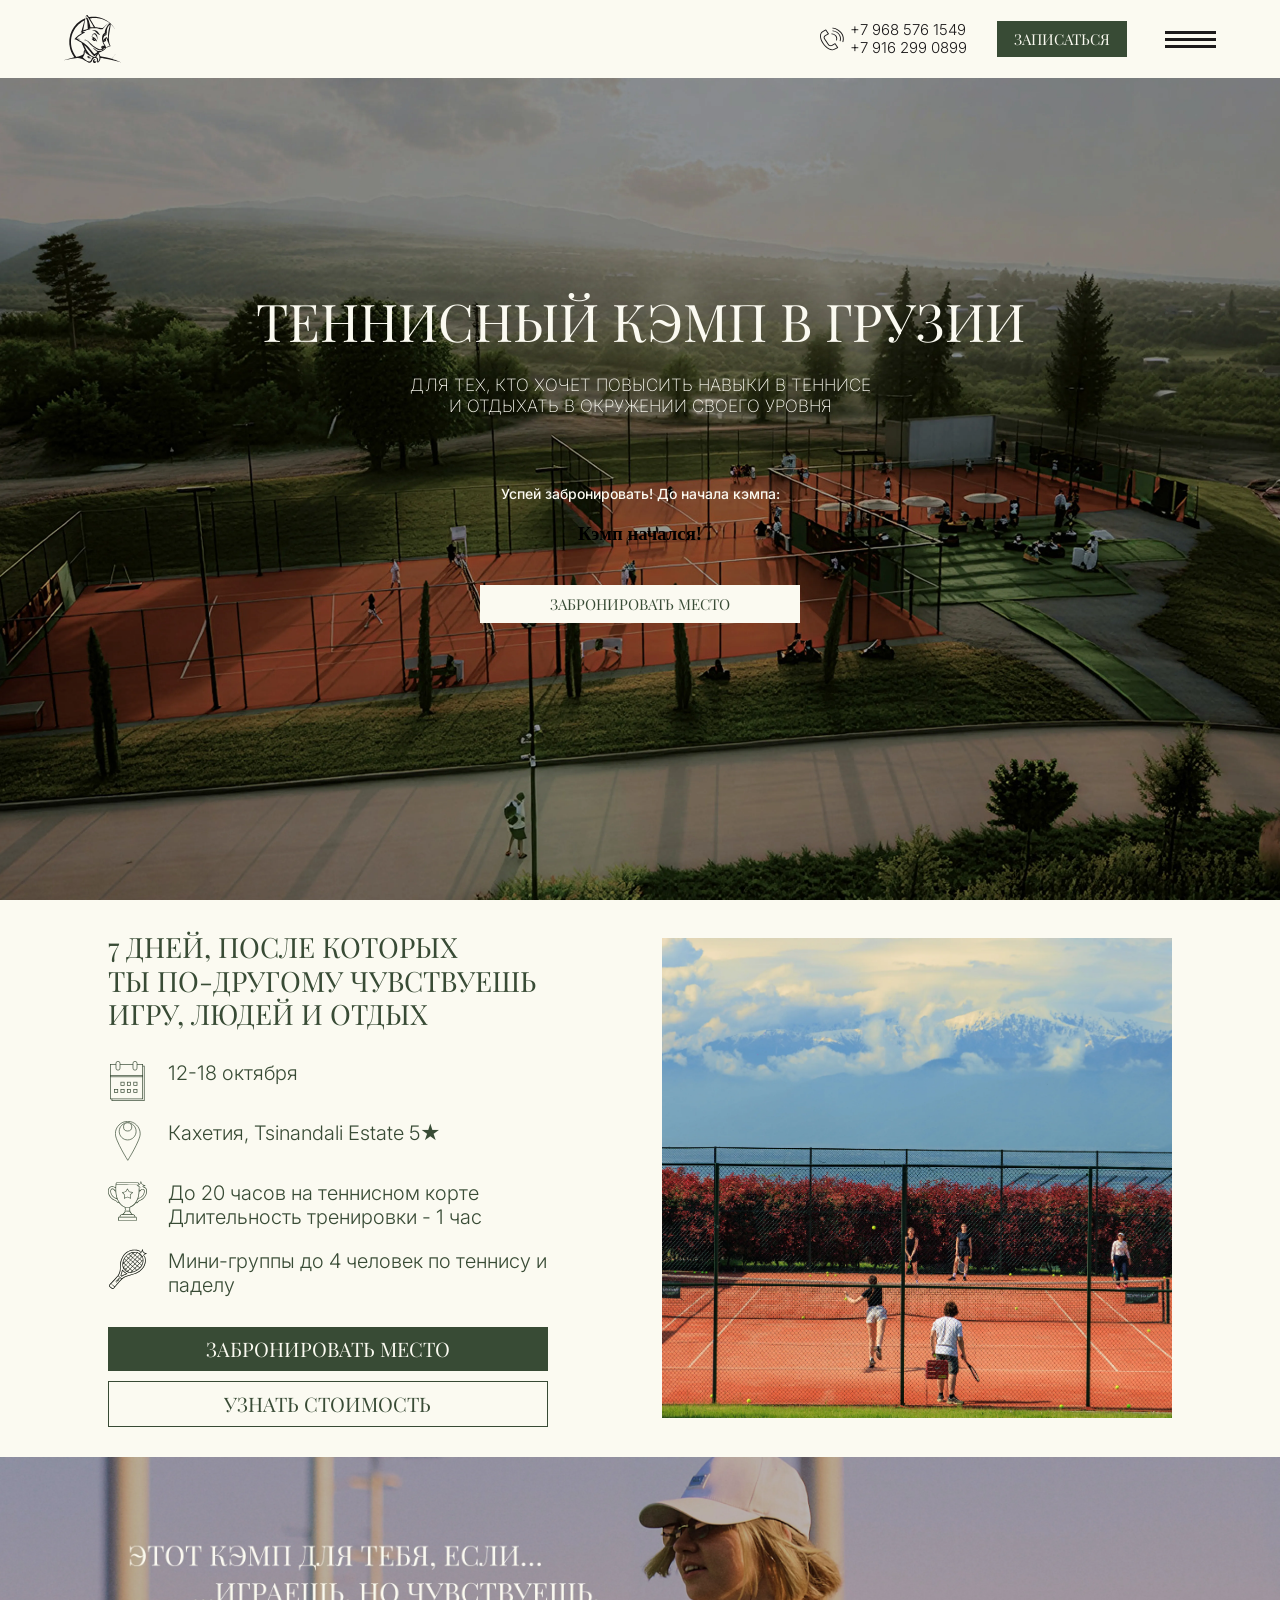
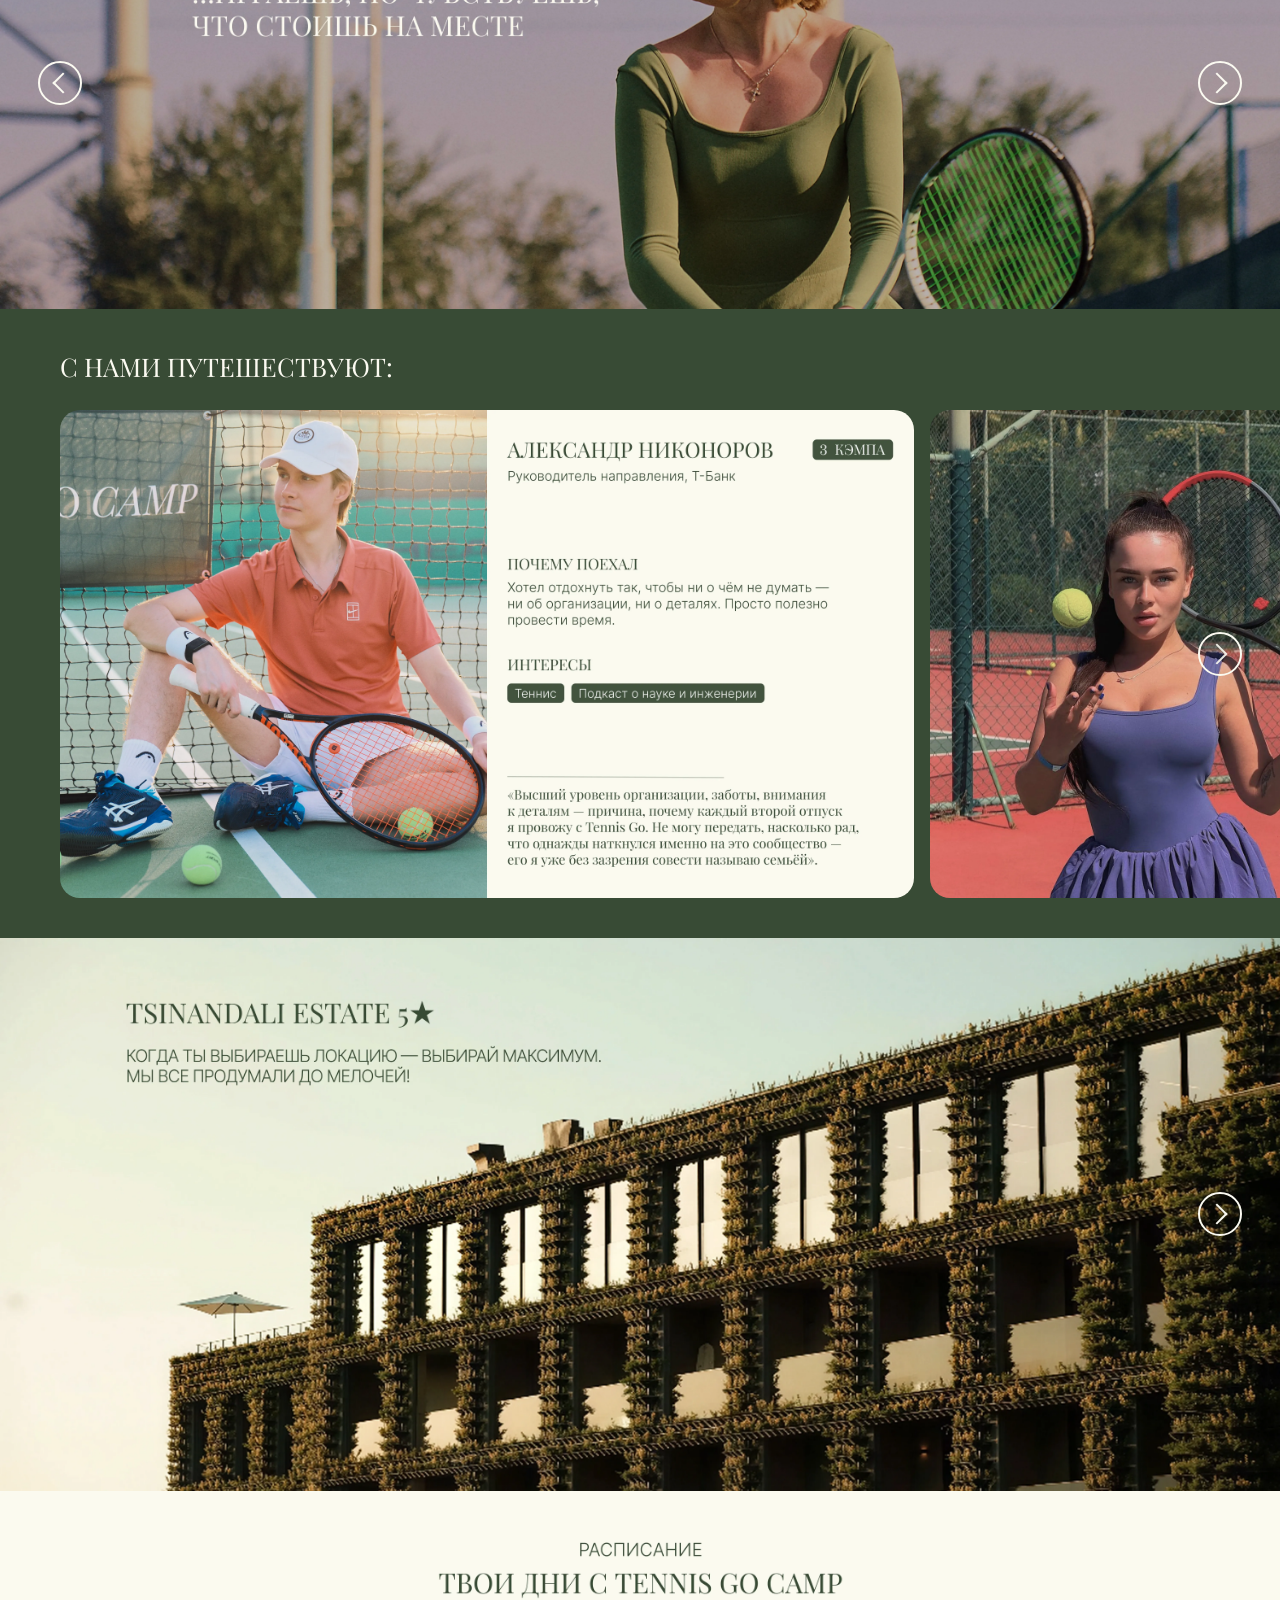
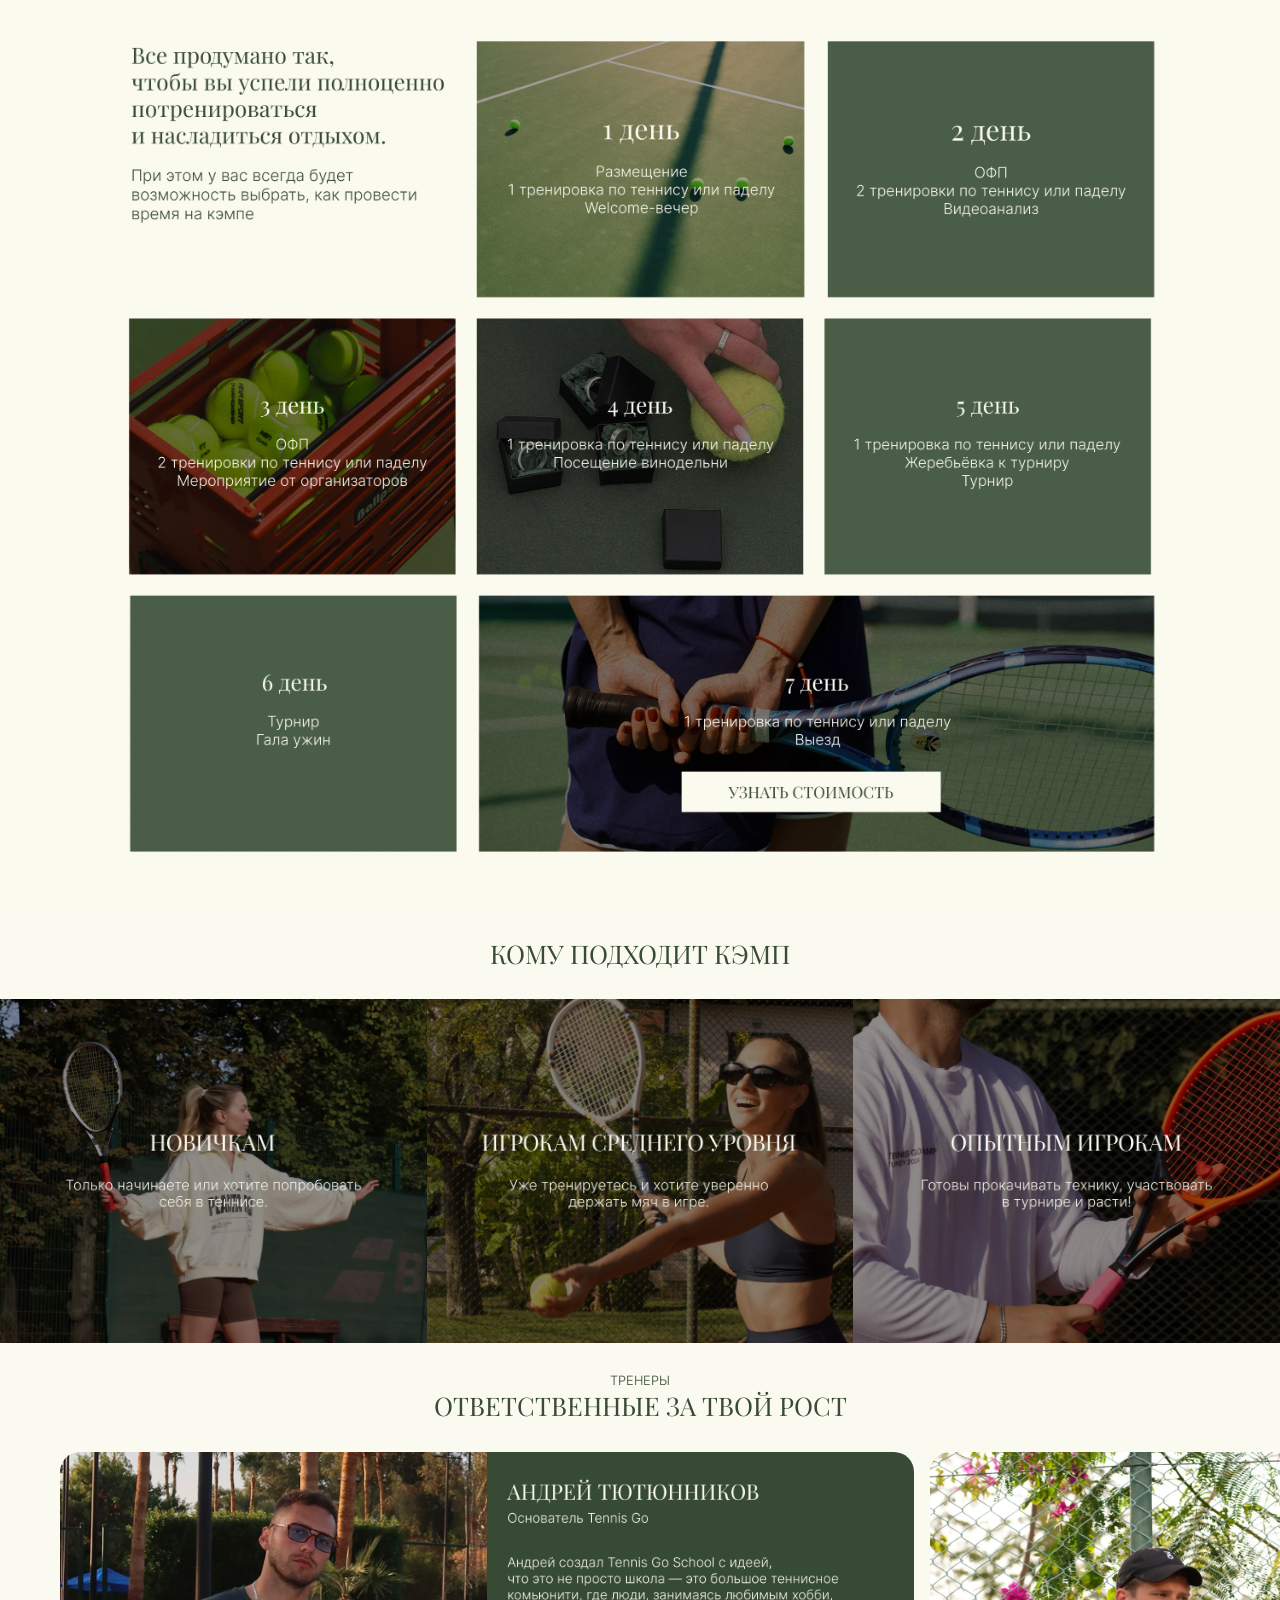
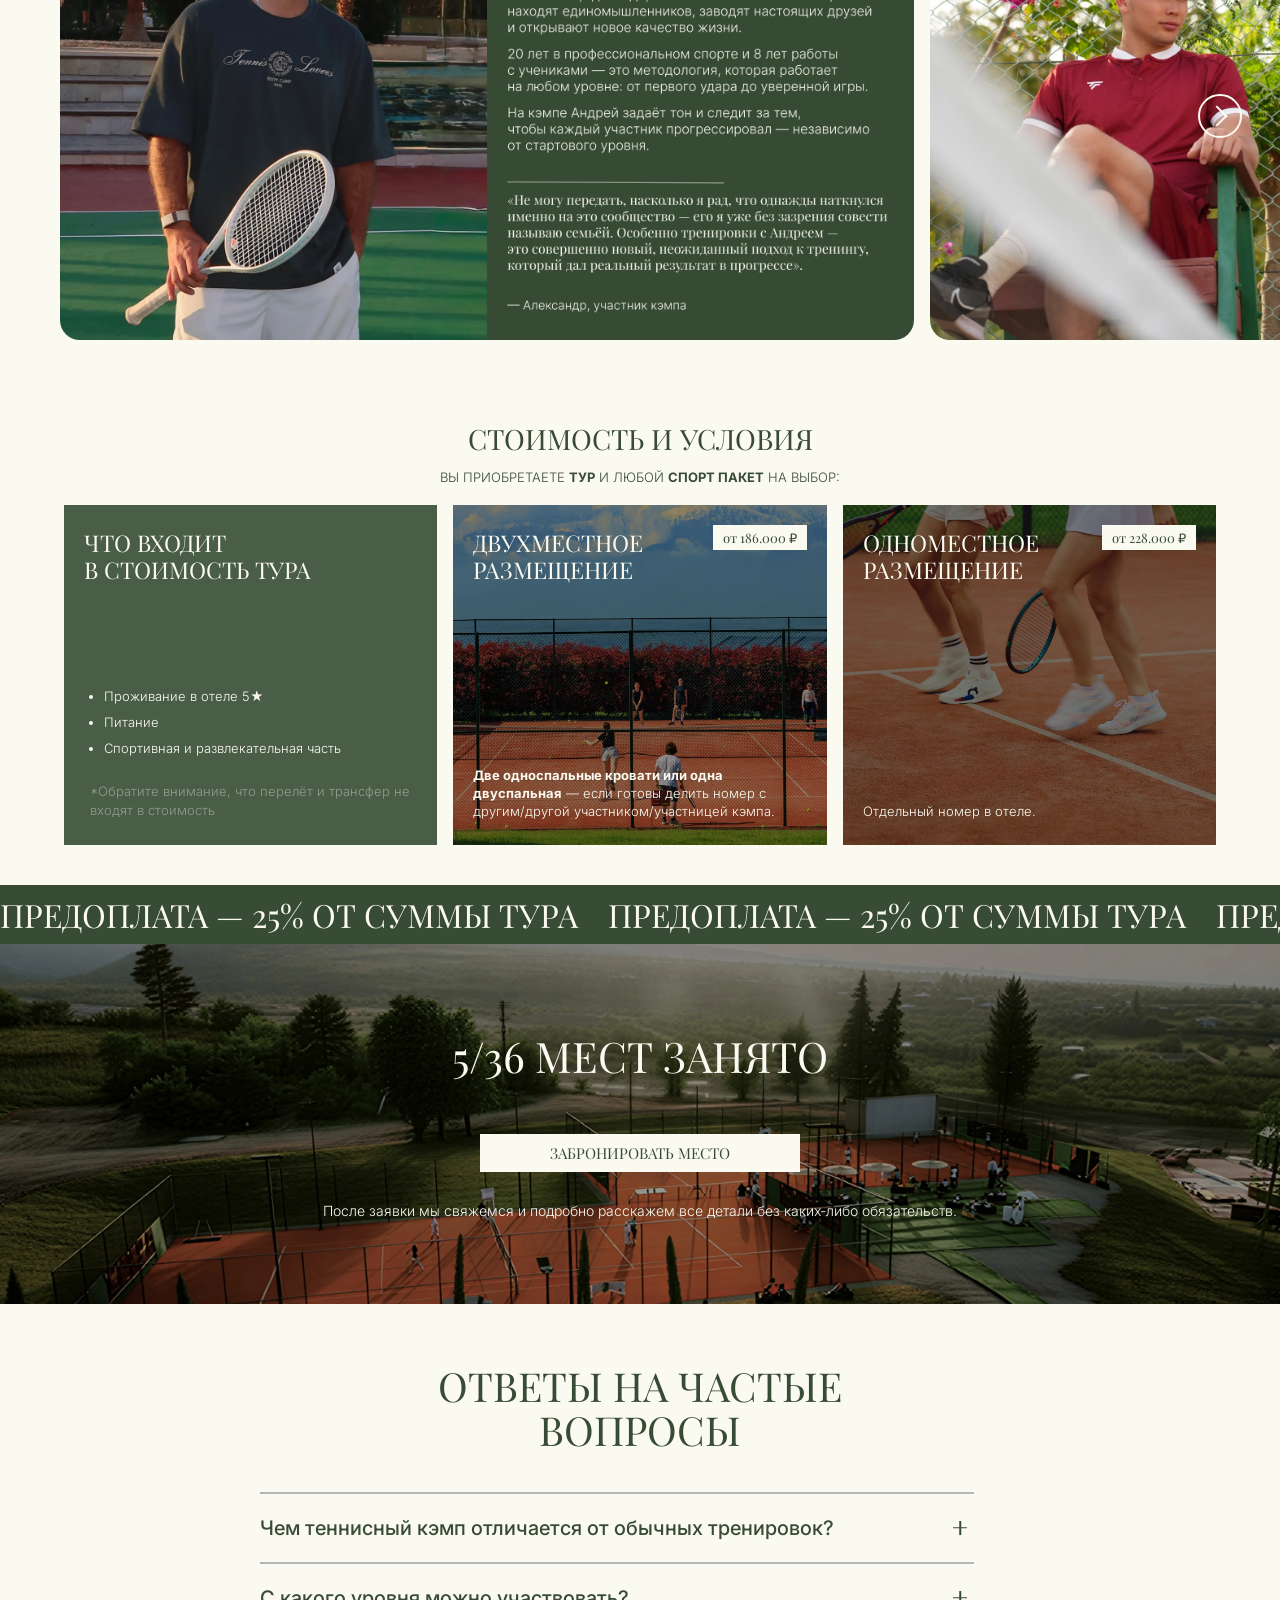
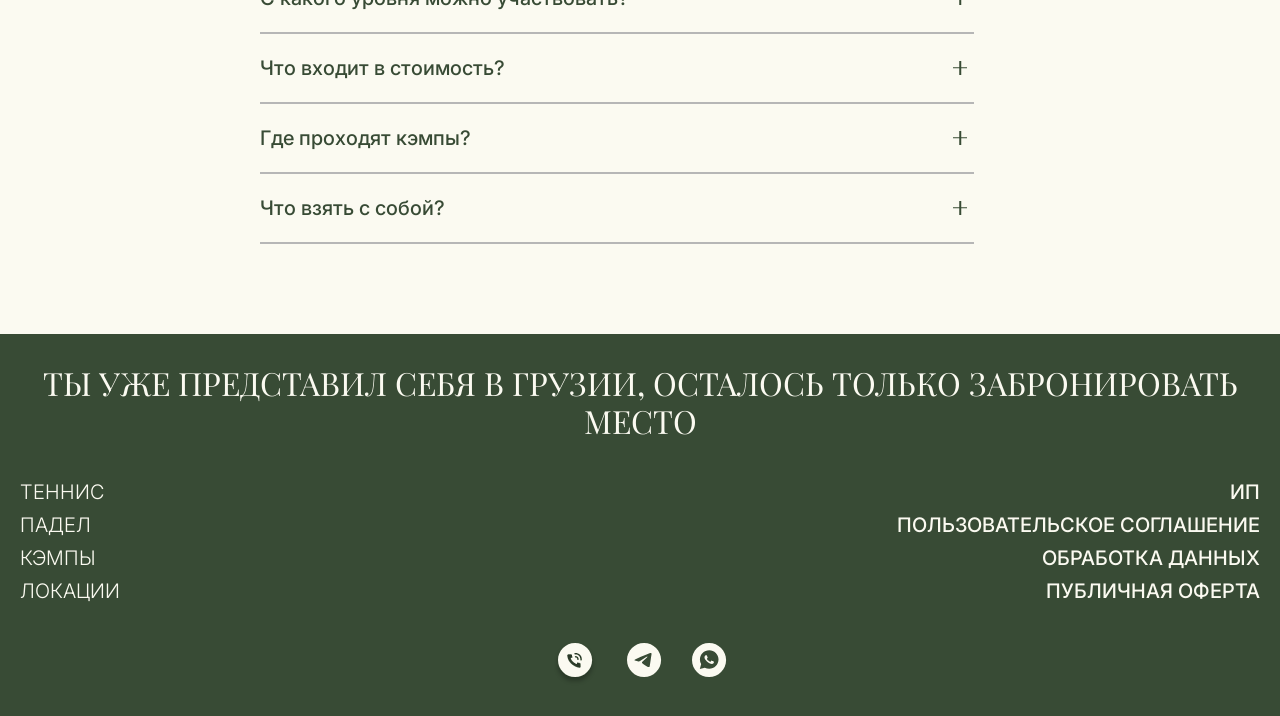
==== commit 634d2d9a: "Update index.html" ====
--- a/index.html
+++ b/index.html
@@ -466,7 +466,7 @@
         </section>
 
         <section class="reserv">
-            <h2 class="reserv__title">11/36 МЕСТ ЗАНЯТО</h2>
+            <h2 class="reserv__title">5/36 МЕСТ ЗАНЯТО</h2>
             <a class="reserv__btn" href="#form" data-open-form="true">ЗАБРОНИРОВАТЬ МЕСТО</a>
             <p class="reserv__txt">После заявки мы свяжемся и подробно расскажем все детали без каких‑либо обязательств.
             </p>
@@ -552,7 +552,7 @@
                 <h2 class="modal__title" id="formTitle">Запишитесь на теннисный кэмп</h2>
 
                 <form
-                    action="https://script.google.com/macros/s/AKfycbw5-WNdEcA2aMM784nb1mCri3oQf4LWj0dnJv7Lwv1hqFzoL_CC8ATPfVHOAFi-PDuCjw/exec"
+                    action="https://script.google.com/macros/s/AKfycbwkZHzf3hu3eaYvH52zOValaffNCaX-iFxPLSwqc91t91eQ4746j7O7t6eOzN2n6vDd/exec"
                     id="form" class="modal__form" method="post">
                     <div class="modal-field">
                         <input type="text" name="name" id="name" placeholder="Имя" required>
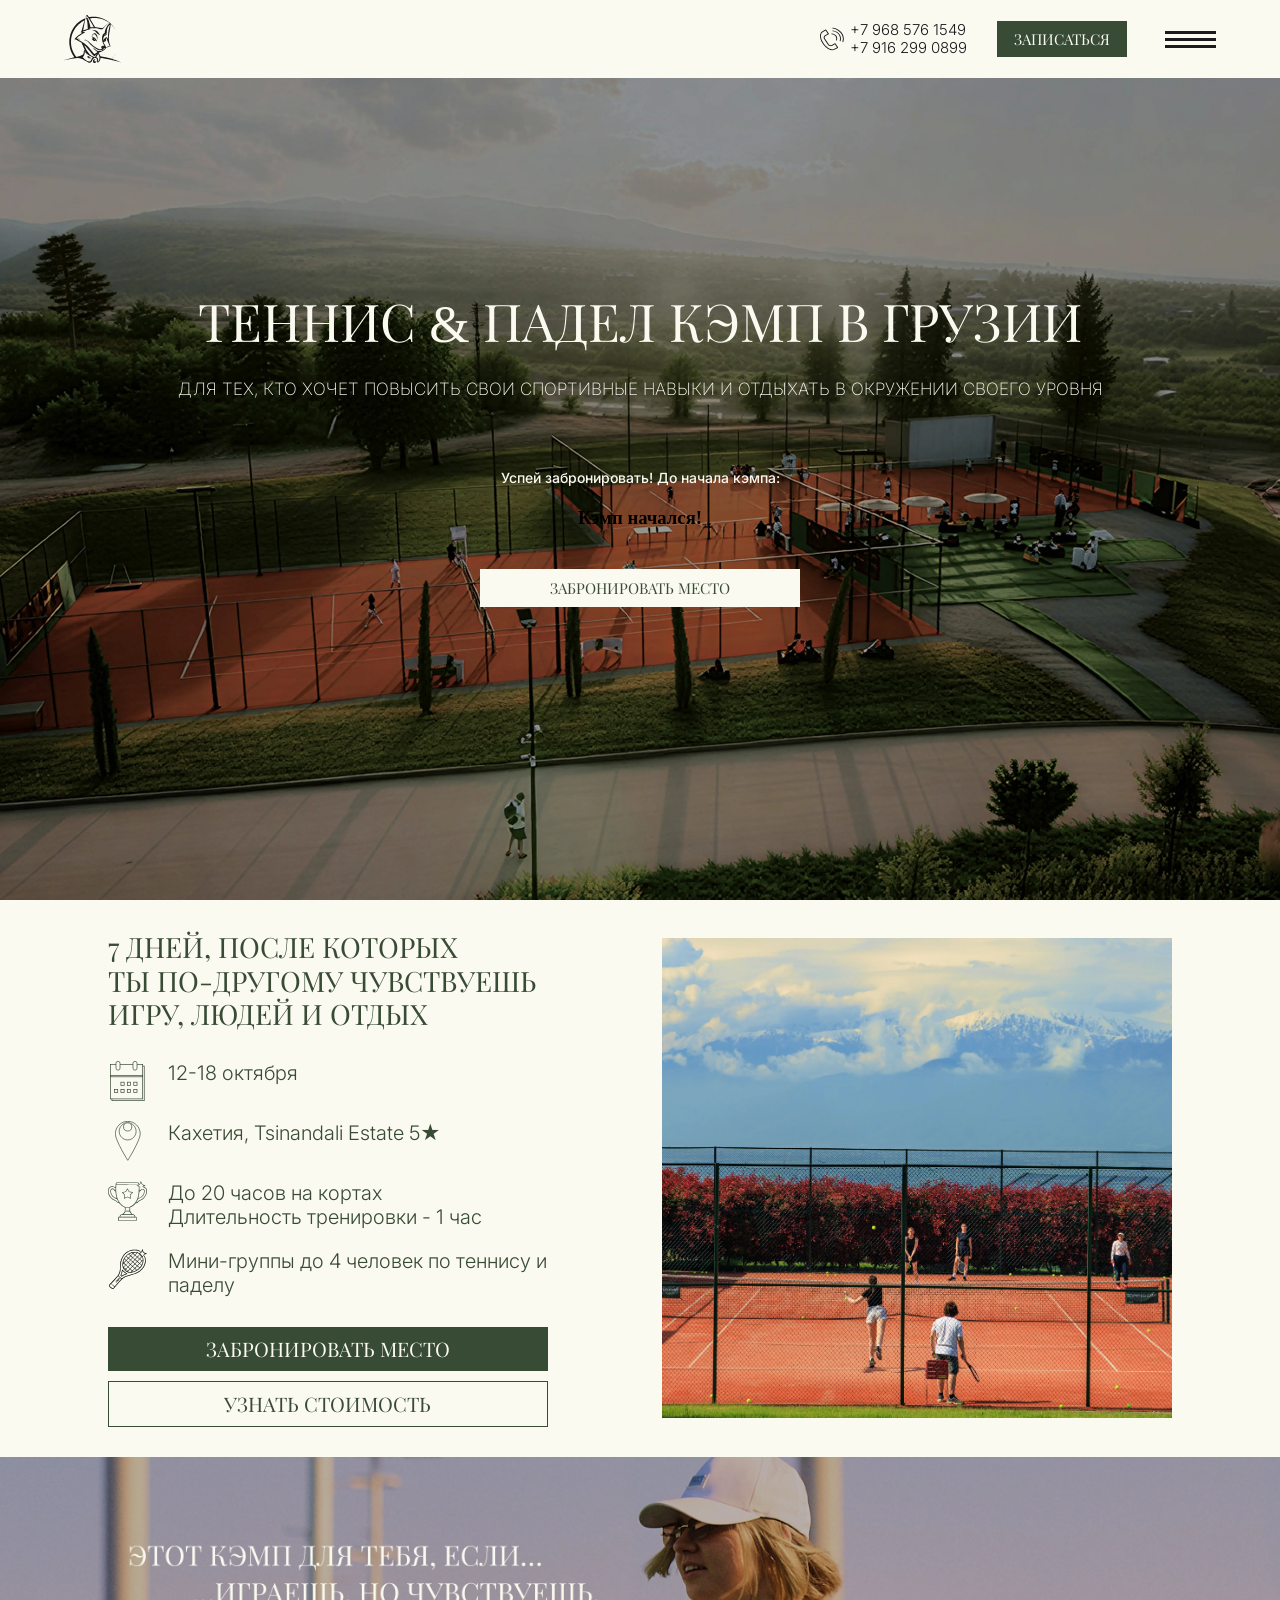
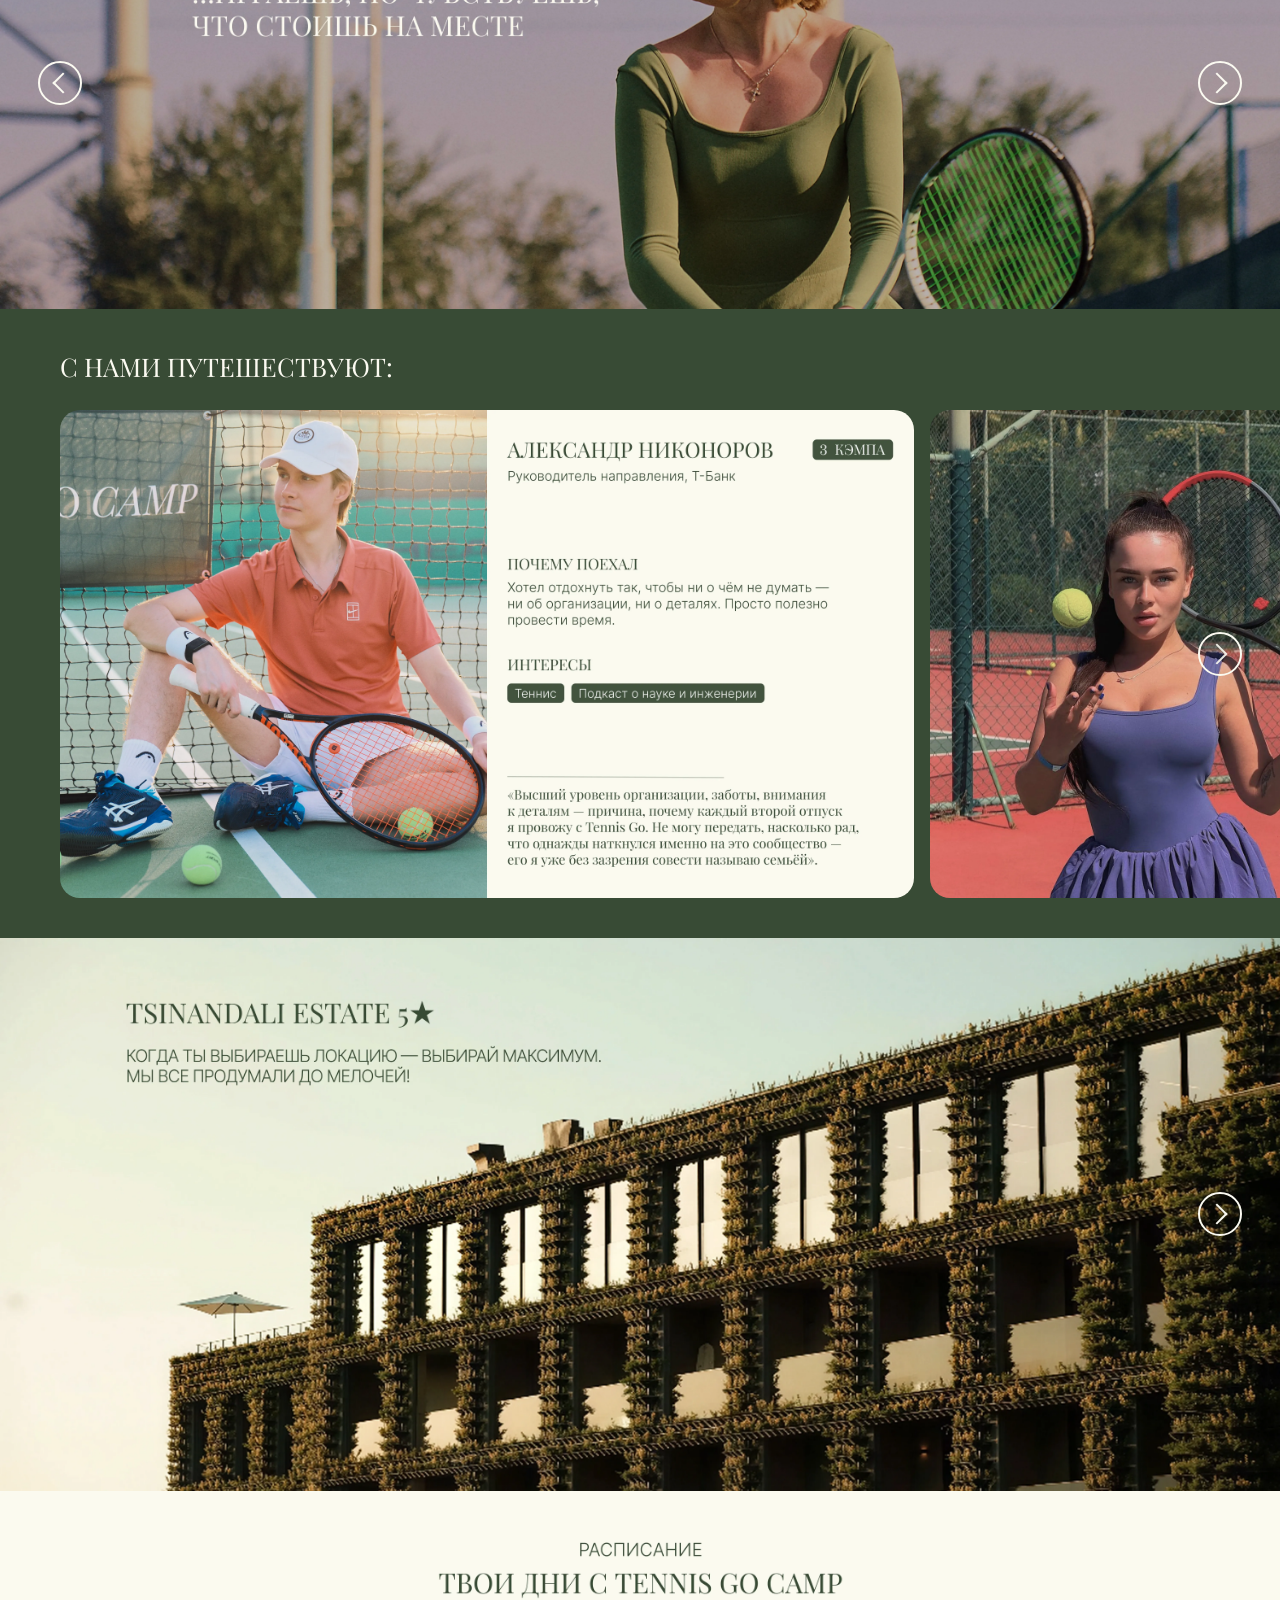
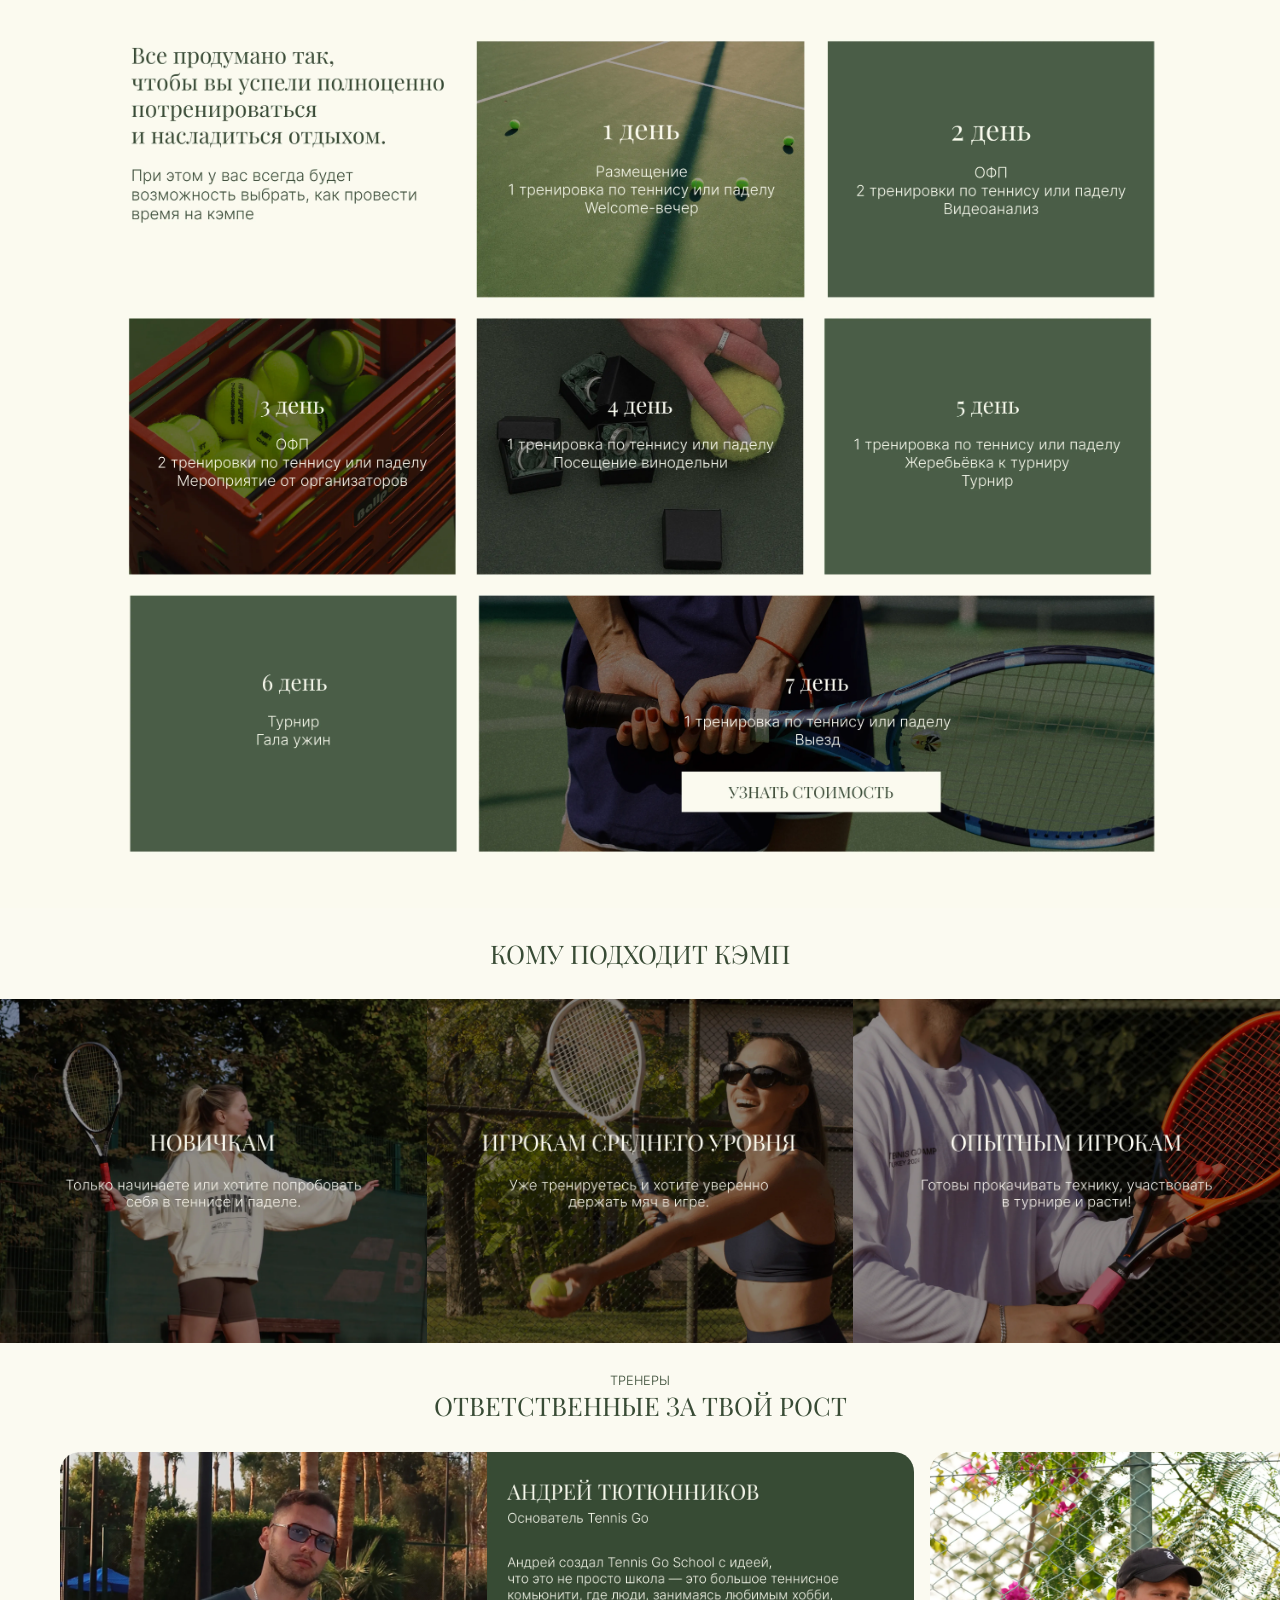
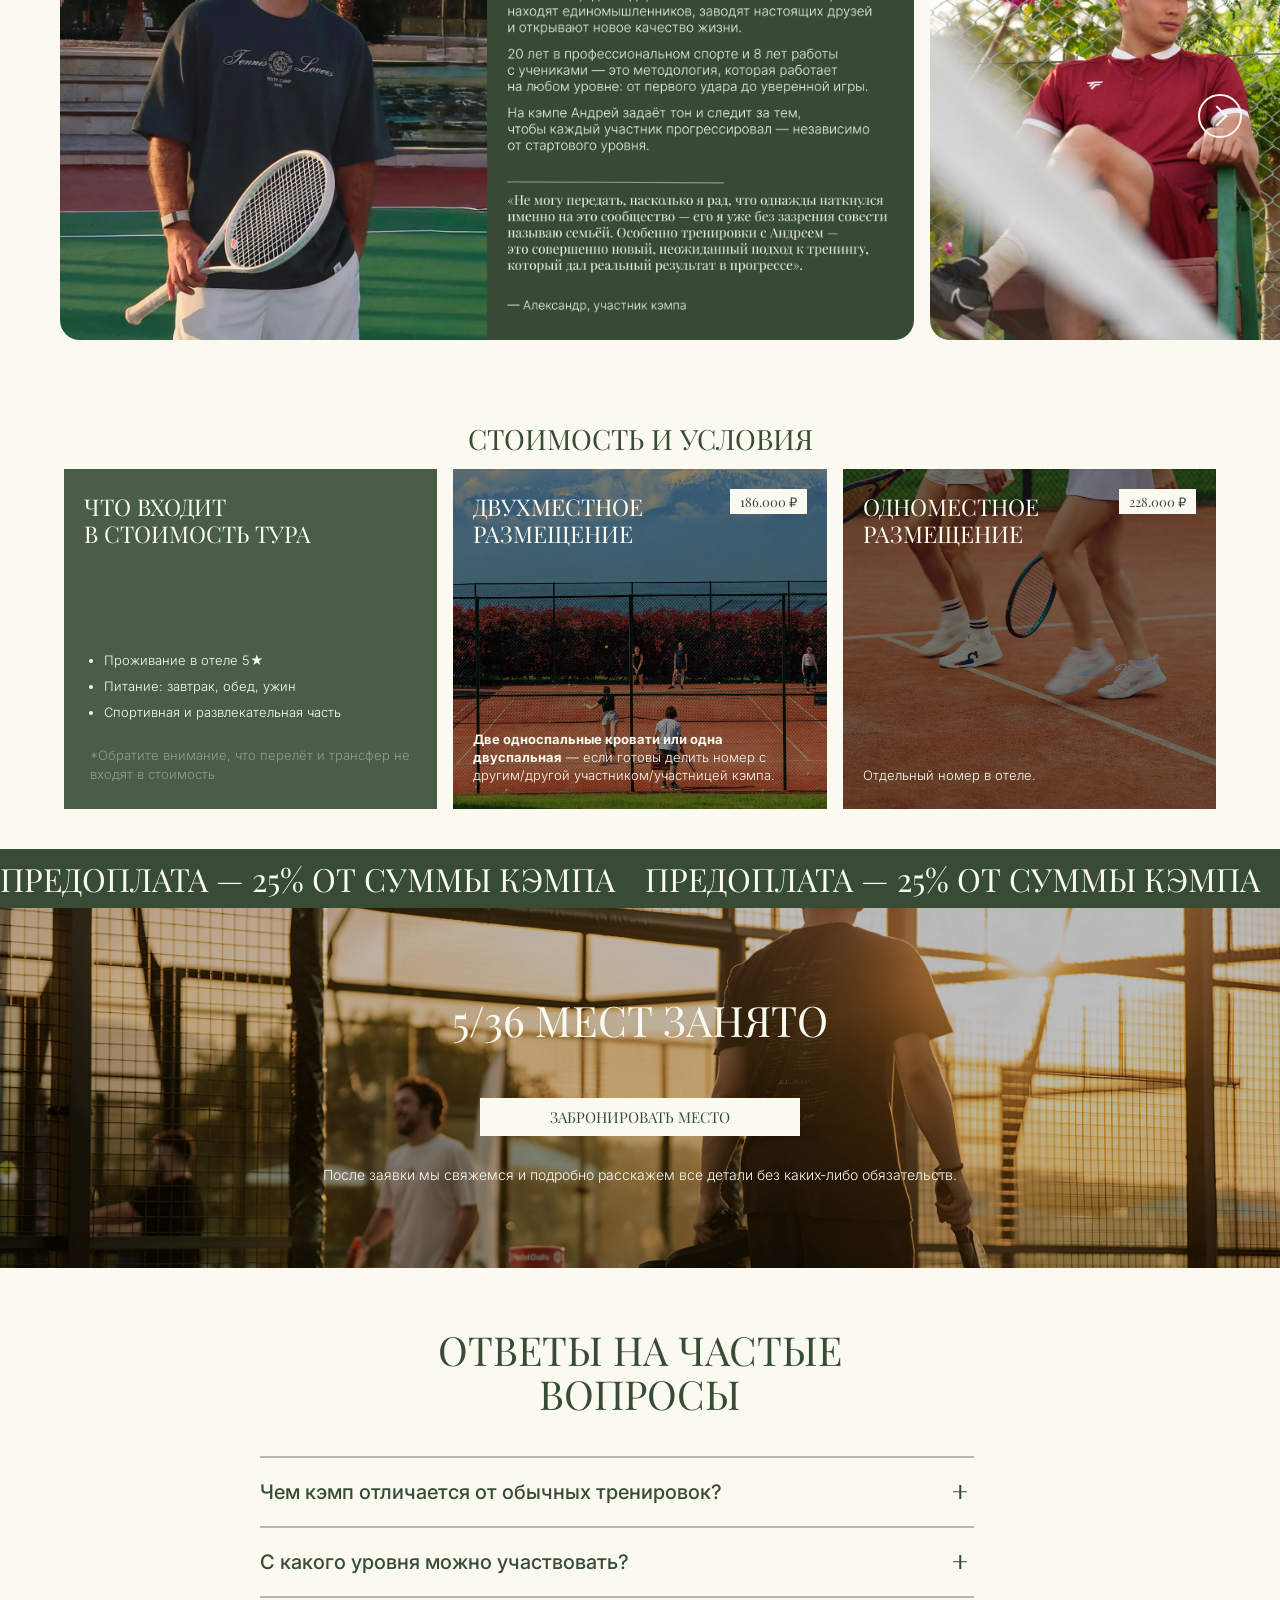
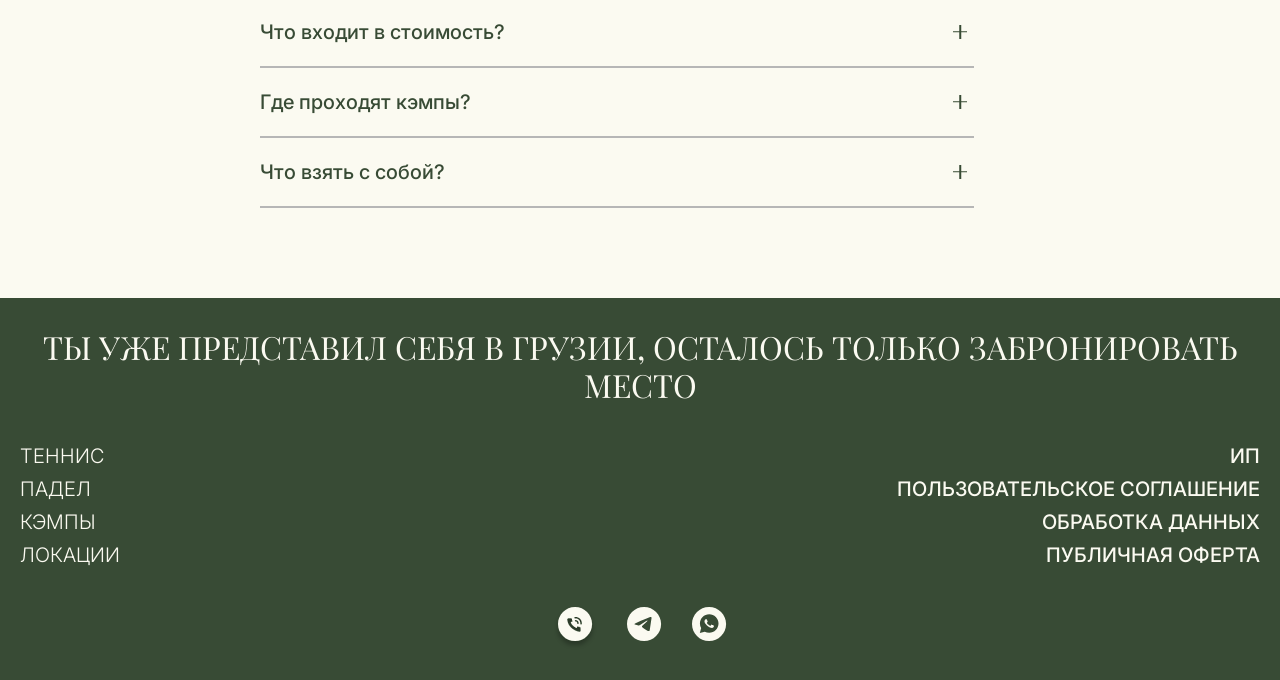
==== commit 7a7d9077: "Add files via upload" ====
--- a/index.html
+++ b/index.html
@@ -130,9 +130,8 @@
         <section class="hero">
             <div class="hero__container">
                 <div class="hero__text">
-                    <h1 class="hero__title">ТЕННИСНЫЙ КЭМП В ГРУЗИИ</h1>
-                    <p class="hero__p">для тех, кто хочет повысить навыки в теннисе<br> и отдыхать в окружении своего
-                        уровня</p>
+                    <h1 class="hero__title">ТЕННИС <span style="font-family:Georgia, 'Times New Roman', Times, serif;">&</span> ПАДЕЛ КЭМП В ГРУЗИИ</h1>
+                    <p class="hero__p">для тех, кто хочет повысить свои спортивные навыки и отдыхать в окружении своего уровня</p>
                 </div>
                 <div class="hero__timer">
                     <p class="hero__timer-text">Успей забронировать! До начала кэмпа:</p>
@@ -170,7 +169,7 @@
                         <img src="img/prev-point.svg" alt="Место проведения кэмпа">
                         <p>Кахетия, Tsinandali Estate 5★</p>
                         <img src="img/prev-cup.svg" alt="Тренировки и турнир">
-                        <p>До 20 часов на теннисном корте <br>Длительность тренировки - 1 час</p>
+                        <p>До 20 часов на кортах <br>Длительность тренировки - 1 час</p>
                         <img src="img/prev-racket.svg" alt="Формат групп">
                         <p>Мини-группы до 4 человек  по теннису и паделу</p>
                     </div>
@@ -328,6 +327,14 @@
                     <picture class="hotel__frame">
                         <source media="(min-width: 768px)" srcset="img/hotel/hotel_desktop/5.webp">
                         <img src="img/hotel/5.webp" alt="Starlight Resort Hotel">
+                    </picture>
+                    <picture class="hotel__frame">
+                        <source media="(min-width: 768px)" srcset="img/hotel/hotel_desktop/6.webp">
+                        <img src="img/hotel/6.webp" alt="Starlight Resort Hotel">
+                    </picture>
+                    <picture class="hotel__frame">
+                        <source media="(min-width: 768px)" srcset="img/hotel/hotel_desktop/7.webp">
+                        <img src="img/hotel/7.webp" alt="Starlight Resort Hotel">
                     </picture>
                     
                 </div>
@@ -389,27 +396,23 @@
         <section class="price" id="price">
             <div class="price__container">
                 <h2 class="price__title">СТОИМОСТЬ И УСЛОВИЯ</h2>
-                <p class="price__txt">вы приобретаете <strong>тур</strong> и любой <strong>спорт пакет</strong> на
-                    выбор:</p>
-
                 <div class="price__cards">
 
                     <div class="price__card price__card--green">
                         <h3 class="price__card-title">ЧТО ВХОДИТ<br>В СТОИМОСТЬ ТУРА</h3>
                         <ul class="price__card-list">
                             <li>Проживание в отеле 5★</li>
-                            <li>Питание</li>
+                            <li>Питание: завтрак, обед, ужин</li>
                             <li>Спортивная и развлекательная часть</li>
                         </ul>
                         <p class="price__card-comm">*Обратите внимание, что перелёт и трансфер не входят в стоимость</p>
                     </div>
 
-                    <!-- Двухместное -->
                     <div class="price__card price__card--double">
                         <div class="price__card-top">
                             <h3 class="price__card-title">ДВУХМЕСТНОЕ РАЗМЕЩЕНИЕ</h3>
                             <div class="price__card-btn-wrap">
-                                <a href="#form" class="price__card-btn" data-open-form="true">от 186.000 ₽</a>
+                                <a href="#form" class="price__card-btn" data-open-form="true">186.000 ₽</a>
                                 <div class="price__tooltip">Указанная стоимость туров может меняться
                                     в зависимости от курса евро и стоимости услуг авиакомпаний и отелей.
 
@@ -421,12 +424,11 @@
                             если готовы делить номер с другим/другой участником/участницей кэмпа.</p>
                     </div>
 
-                    <!-- Одноместное -->
                     <div class="price__card price__card--single">
                         <div class="price__card-top">
                             <h3 class="price__card-title">ОДНОМЕСТНОЕ РАЗМЕЩЕНИЕ</h3>
                             <div class="price__card-btn-wrap">
-                                <a href="#form" class="price__card-btn" data-open-form="true">от 228.000 ₽</a>
+                                <a href="#form" class="price__card-btn" data-open-form="true">228.000 ₽</a>
                                 <div class="price__tooltip">Указанная стоимость туров может меняться
                                     в зависимости от курса евро и стоимости услуг авиакомпаний и отелей.
 
@@ -443,25 +445,25 @@
 
         <section class="carousel">
             <div class="carousel__group">
-                <span class="carousel__txt">Предоплата — 25% от суммы тура</span>
-                <span class="carousel__txt">Предоплата — 25% от суммы тура</span>
-                <span class="carousel__txt">Предоплата — 25% от суммы тура</span>
-                <span class="carousel__txt">Предоплата — 25% от суммы тура</span>
-                <span class="carousel__txt">Предоплата — 25% от суммы тура</span>
-                <span class="carousel__txt">Предоплата — 25% от суммы тура</span>
-                <span class="carousel__txt">Предоплата — 25% от суммы тура</span>
-                <span class="carousel__txt">Предоплата — 25% от суммы тура</span>
+                <span class="carousel__txt">Предоплата — 25% от суммы кэмпа</span>
+                <span class="carousel__txt">Предоплата — 25% от суммы кэмпа</span>
+                <span class="carousel__txt">Предоплата — 25% от суммы кэмпа</span>
+                <span class="carousel__txt">Предоплата — 25% от суммы кэмпа</span>
+                <span class="carousel__txt">Предоплата — 25% от суммы кэмпа</span>
+                <span class="carousel__txt">Предоплата — 25% от суммы кэмпа</span>
+                <span class="carousel__txt">Предоплата — 25% от суммы кэмпа</span>
+                <span class="carousel__txt">Предоплата — 25% от суммы кэмпа</span>
 
             </div>
             <div aria-hidden class="carousel__group">
-                <span class="carousel__txt">Предоплата — 25% от суммы тура</span>
-                <span class="carousel__txt">Предоплата — 25% от суммы тура</span>
-                <span class="carousel__txt">Предоплата — 25% от суммы тура</span>
-                <span class="carousel__txt">Предоплата — 25% от суммы тура</span>
-                <span class="carousel__txt">Предоплата — 25% от суммы тура</span>
-                <span class="carousel__txt">Предоплата — 25% от суммы тура</span>
-                <span class="carousel__txt">Предоплата — 25% от суммы тура</span>
-                <span class="carousel__txt">Предоплата — 25% от суммы тура</span>
+                <span class="carousel__txt">Предоплата — 25% от суммы кэмпа</span>
+                <span class="carousel__txt">Предоплата — 25% от суммы кэмпа</span>
+                <span class="carousel__txt">Предоплата — 25% от суммы кэмпа</span>
+                <span class="carousel__txt">Предоплата — 25% от суммы кэмпа</span>
+                <span class="carousel__txt">Предоплата — 25% от суммы кэмпа</span>
+                <span class="carousel__txt">Предоплата — 25% от суммы кэмпа</span>
+                <span class="carousel__txt">Предоплата — 25% от суммы кэмпа</span>
+                <span class="carousel__txt">Предоплата — 25% от суммы кэмпа</span>
             </div>
         </section>
 
@@ -479,14 +481,14 @@
             <div class="faq__list">
                 <div class="faq__item">
                     <button class="faq__question">
-                        <span>Чем теннисный кэмп отличается от обычных тренировок?</span>
+                        <span>Чем кэмп отличается от обычных тренировок?</span>
                         <span class="faq__icon"></span>
                     </button>
                     <div class="faq__answer">
                         <div class="faq__answer-content">
-                            Теннисный кэмп — это формат интенсивных тренировок и отдыха, где вы занимаетесь теннисом
-                            каждый день, участвуете в турнирах и общаетесь с единомышленниками. Это быстрый способ
-                            прокачать уровень игры и перезагрузиться.
+                            Tennis Go Camp - это формат интенсивных тренировок и отдыха, где вы занимаетесь теннисом и паделом
+каждый день, участвуете в турнирах и общаетесь с единомышленниками. Это быстрый способ
+прокачать уровень игры и перезагрузиться.
                         </div>
                     </div>
                 </div>
@@ -498,7 +500,7 @@
                     </button>
                     <div class="faq__answer">
                         <div class="faq__answer-content">
-                            Теннисные кэмпы подходят для всех уровней — от новичков до продвинутых игроков. Участники
+                            Кэмпы подходят для всех уровней — от новичков до продвинутых игроков. Участники
                             распределяются по группам, чтобы тренировки были максимально эффективными.
                         </div>
                     </div>
@@ -511,7 +513,7 @@
                     </button>
                     <div class="faq__answer">
                         <div class="faq__answer-content">
-                            В стоимость теннисного кэмпа входит проживание, тренировки, турнир, развлекательная
+                            В стоимость кэмпа входит проживание, тренировки, турнир, развлекательная
                             программа и организация поездки. Это формат «под ключ», где вы сосредоточены только на игре
                             и отдыхе.
                         </div>
@@ -640,4 +642,4 @@
     <script src="script.js"></script>
 </body>
 
-</html>
+</html>
--- a/style.css
+++ b/style.css
@@ -1014,7 +1014,7 @@
     width: 100%;
     /* min-height: 640px; */
     height: 40vh;
-    background-image: url(img/hero-bg.webp);
+    background-image:linear-gradient(rgba(0, 0, 0, 0.22), rgba(0, 0, 0, 0.2)), url(img/reserv-bg.webp);
     background-repeat: no-repeat;
     background-position: center;
     background-size: cover;
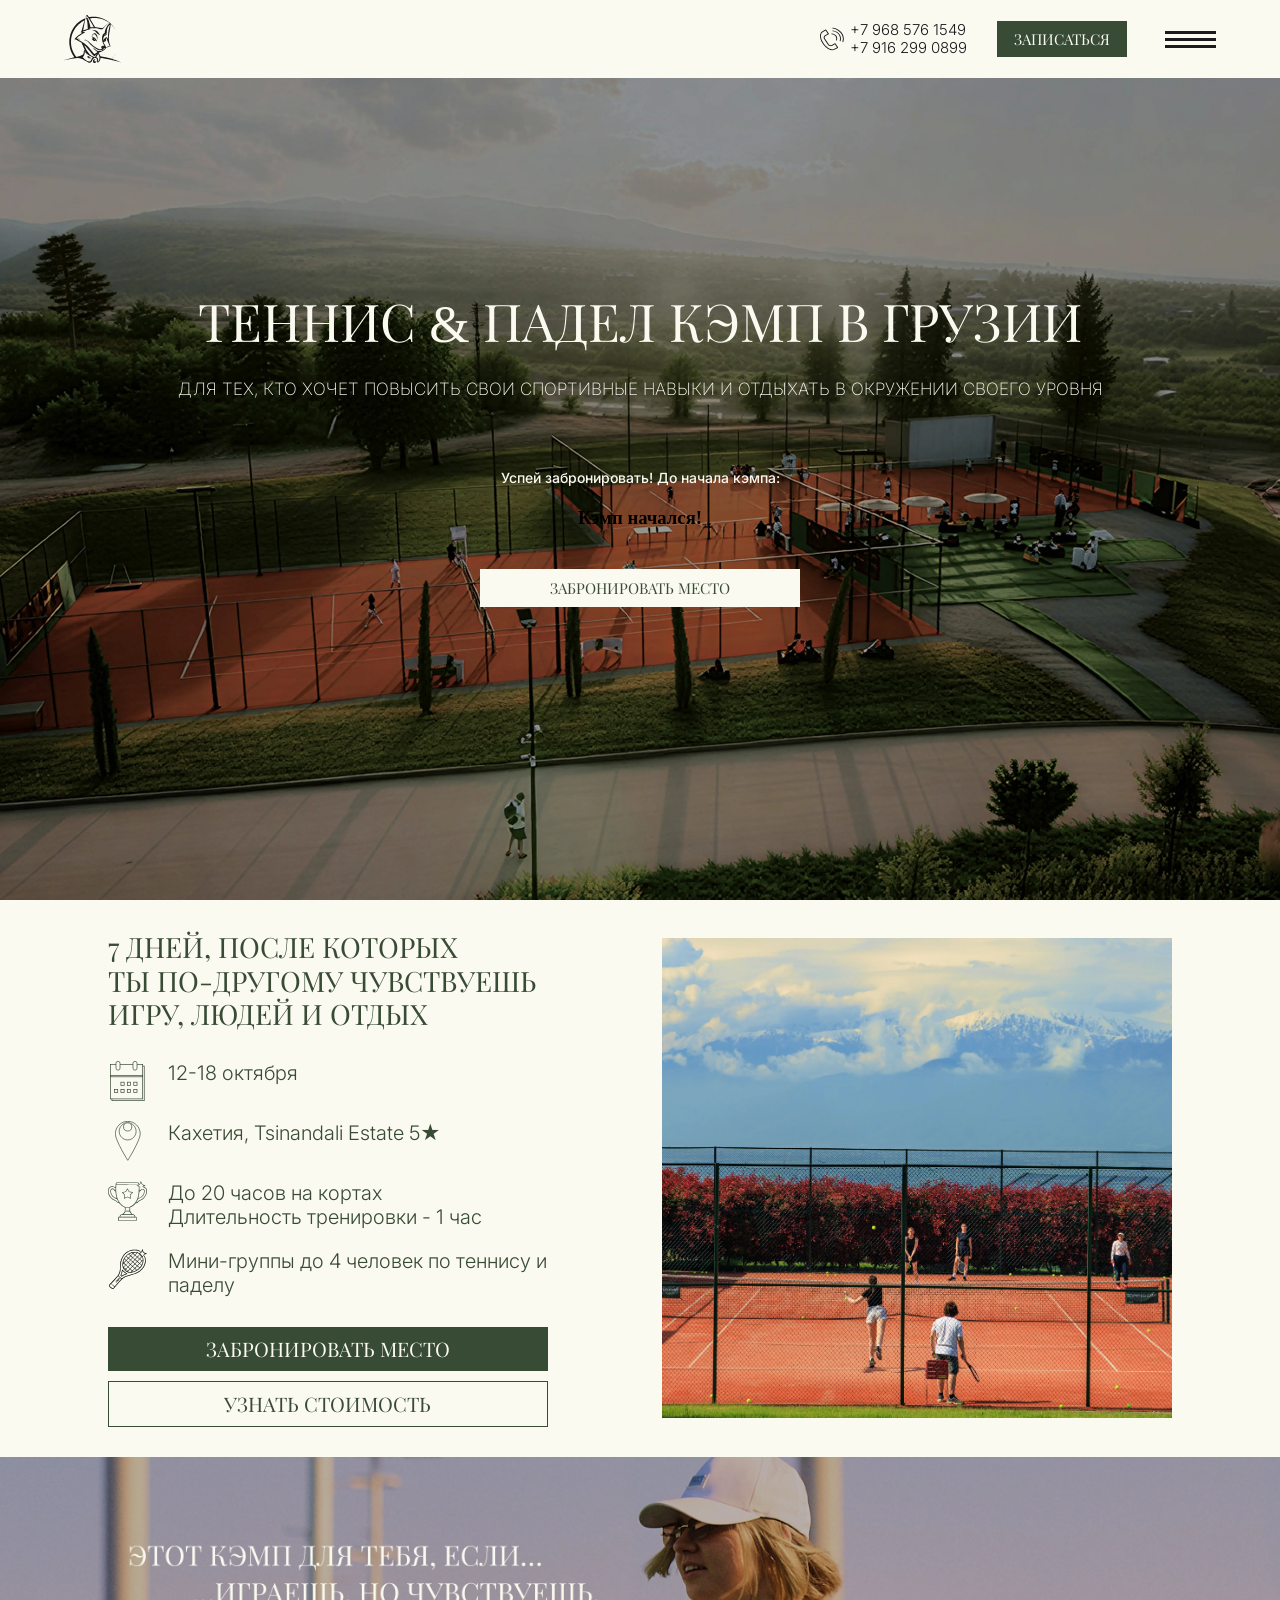
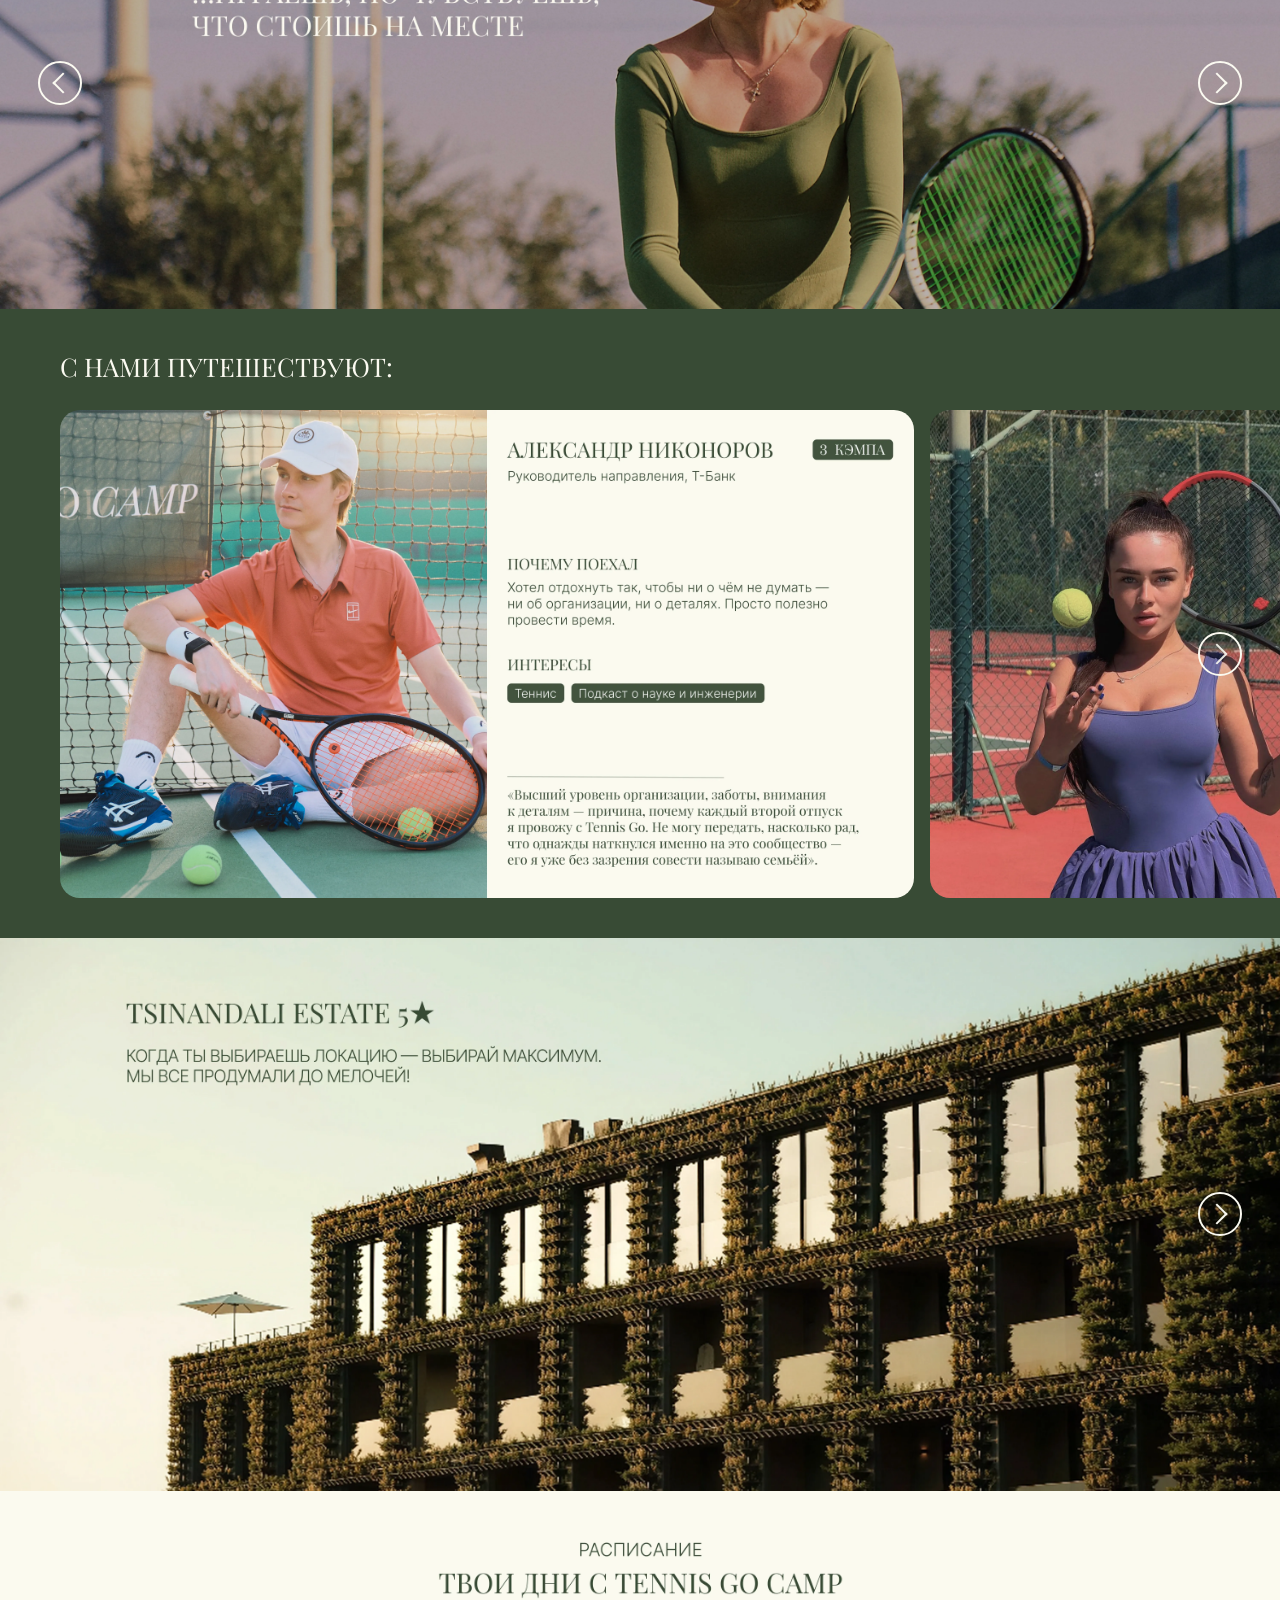
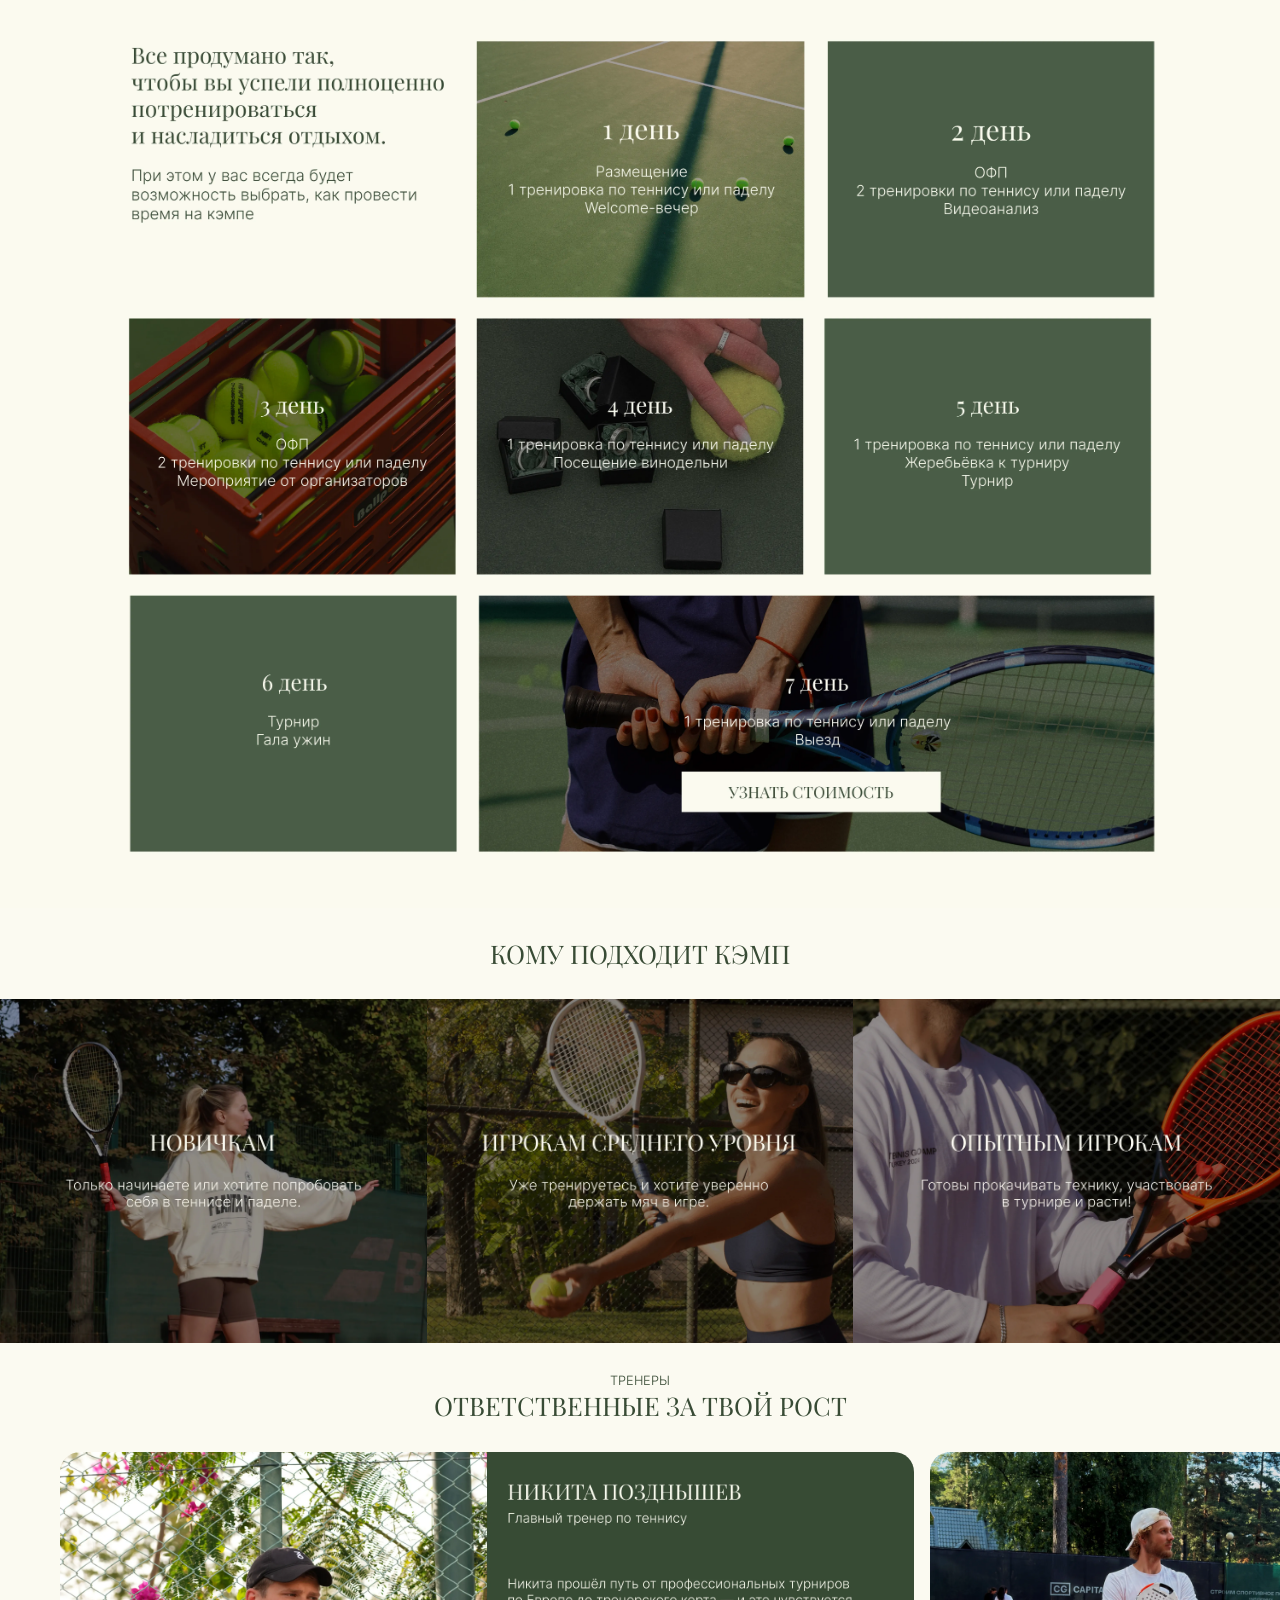
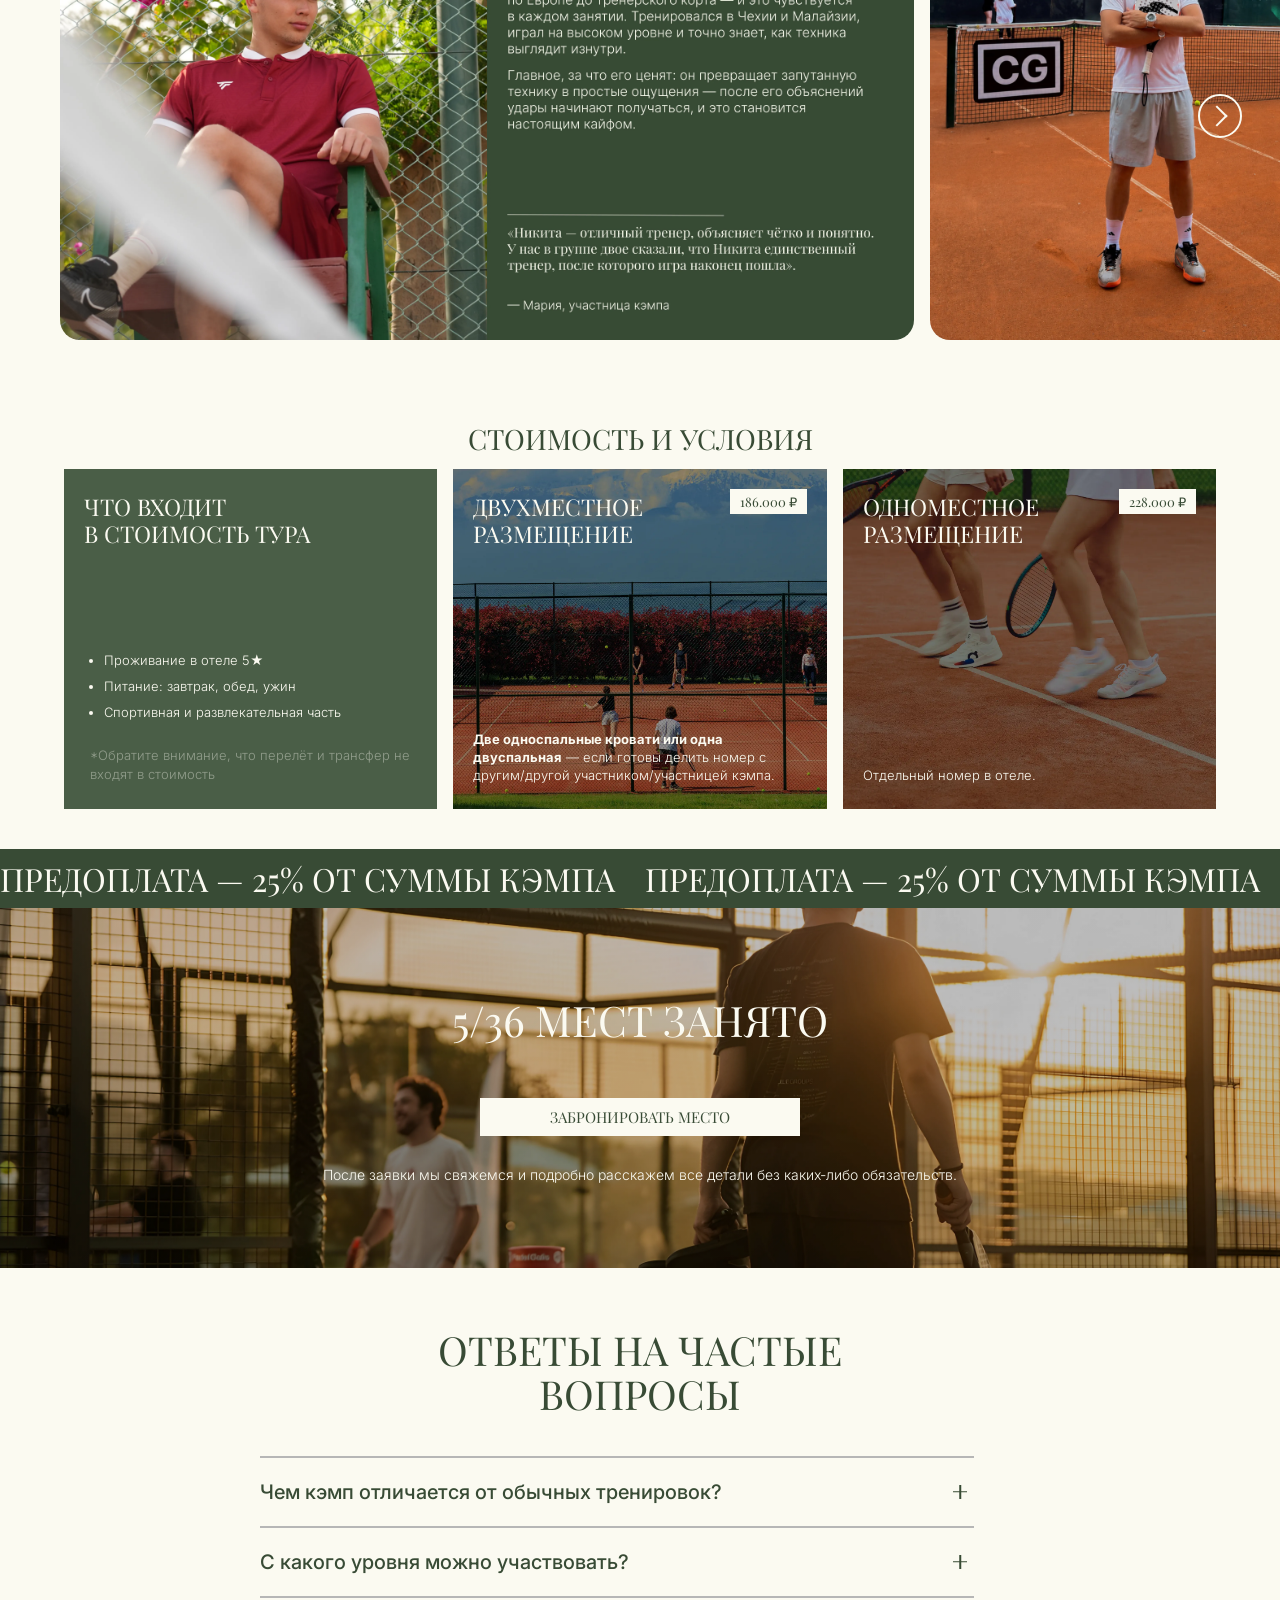
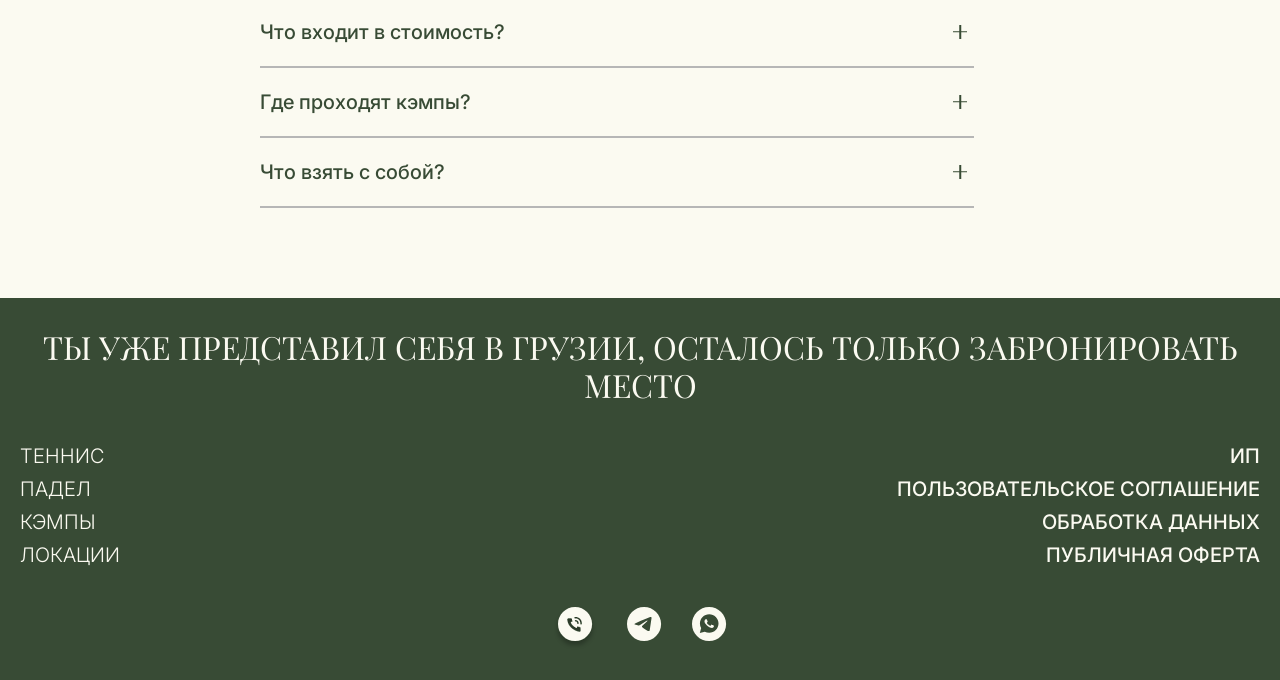
==== commit 3dab8016: "Update index.html" ====
--- a/index.html
+++ b/index.html
@@ -20,7 +20,7 @@
 
     <meta property="og:title" content="Теннисный кэмп в Грузии 2026">
     <meta property="og:description"
-        content="9 дней тренировок и отдыха в Грузии. Tsinandali Estate Hotel 5★, мини-группы, турнир.">
+        content="7 дней тренировок и отдыха в Грузии. Tsinandali Estate Hotel 5★, мини-группы, турнир.">
     <meta property="og:image" content="https://campkakheti.tennis-go-school.ru/img/hero-bg.webp">
     <meta property="og:url" content="https://campkakheti.tennis-go-school.ru/">
     <meta property="og:type" content="website">
@@ -373,18 +373,18 @@
                 <button class="coach__edge coach__edge--prev" type="button" aria-label="Previous"></button>
                 <button class="coach__edge coach__edge--next" type="button" aria-label="Next"></button>
                 <div class="coach__track">
-                    <picture class="coach__frame">
+                    <!--<picture class="coach__frame">
                         <source media="(min-width: 768px)" srcset="img/coach/coach_desktop/1.webp">
                         <img src="img/coach/1.webp" alt="Основатель Tennis Go Андрей Тютюнников">
-                    </picture>
+                    </picture> -->
                     <picture class="coach__frame">
                         <source media="(min-width: 768px)" srcset="img/coach/coach_desktop/2.webp">
                         <img src="img/coach/2.webp" alt="Главный тренер Никита Позднышев">
                     </picture>
-                    <picture class="coach__frame">
+                    <!--<picture class="coach__frame">
                         <source media="(min-width: 768px)" srcset="img/coach/coach_desktop/3.webp">
                         <img src="img/coach/3.webp" alt="Тренер Мария Овчинникова">
-                    </picture>
+                    </picture> -->
                     <picture class="coach__frame">
                         <source media="(min-width: 768px)" srcset="img/coach/coach_desktop/4.webp">
                         <img src="img/coach/4.webp" alt="Тренер Владислав Маршев">
@@ -642,4 +642,4 @@
     <script src="script.js"></script>
 </body>
 
-</html>+</html>
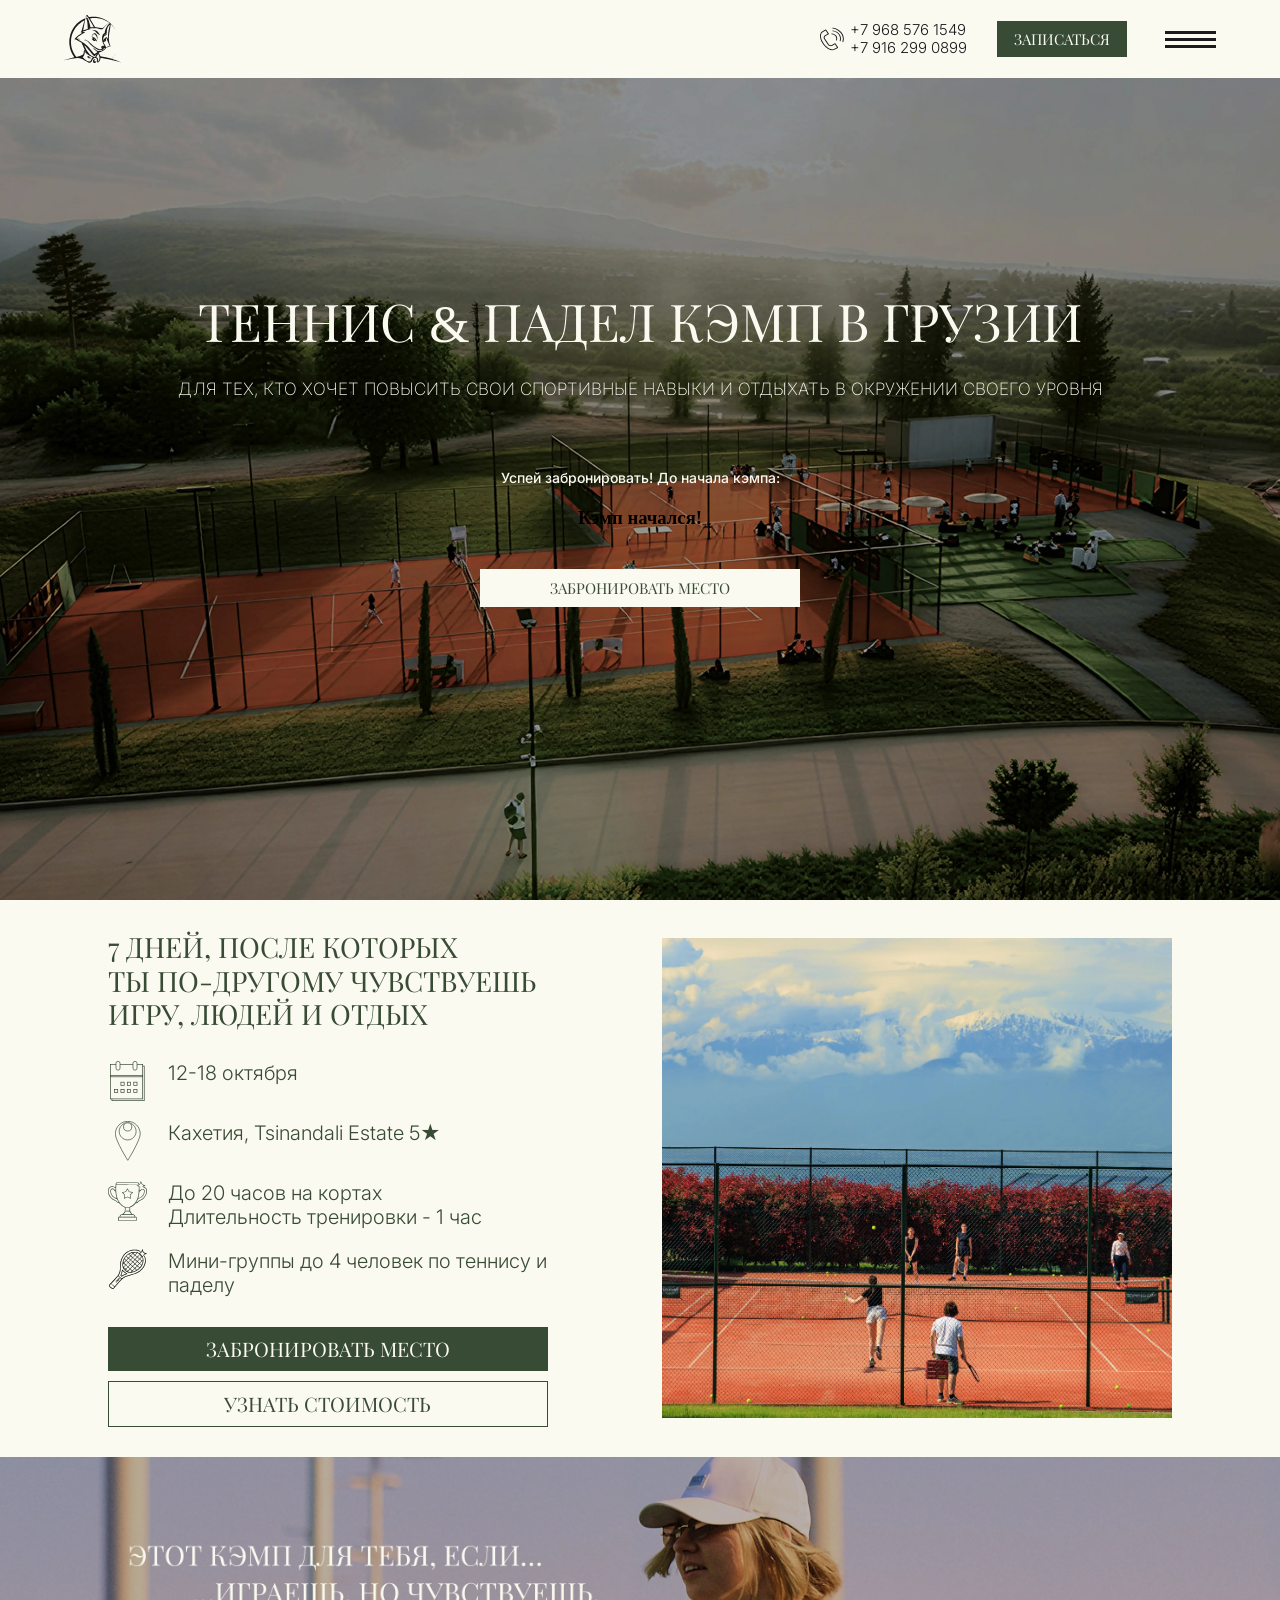
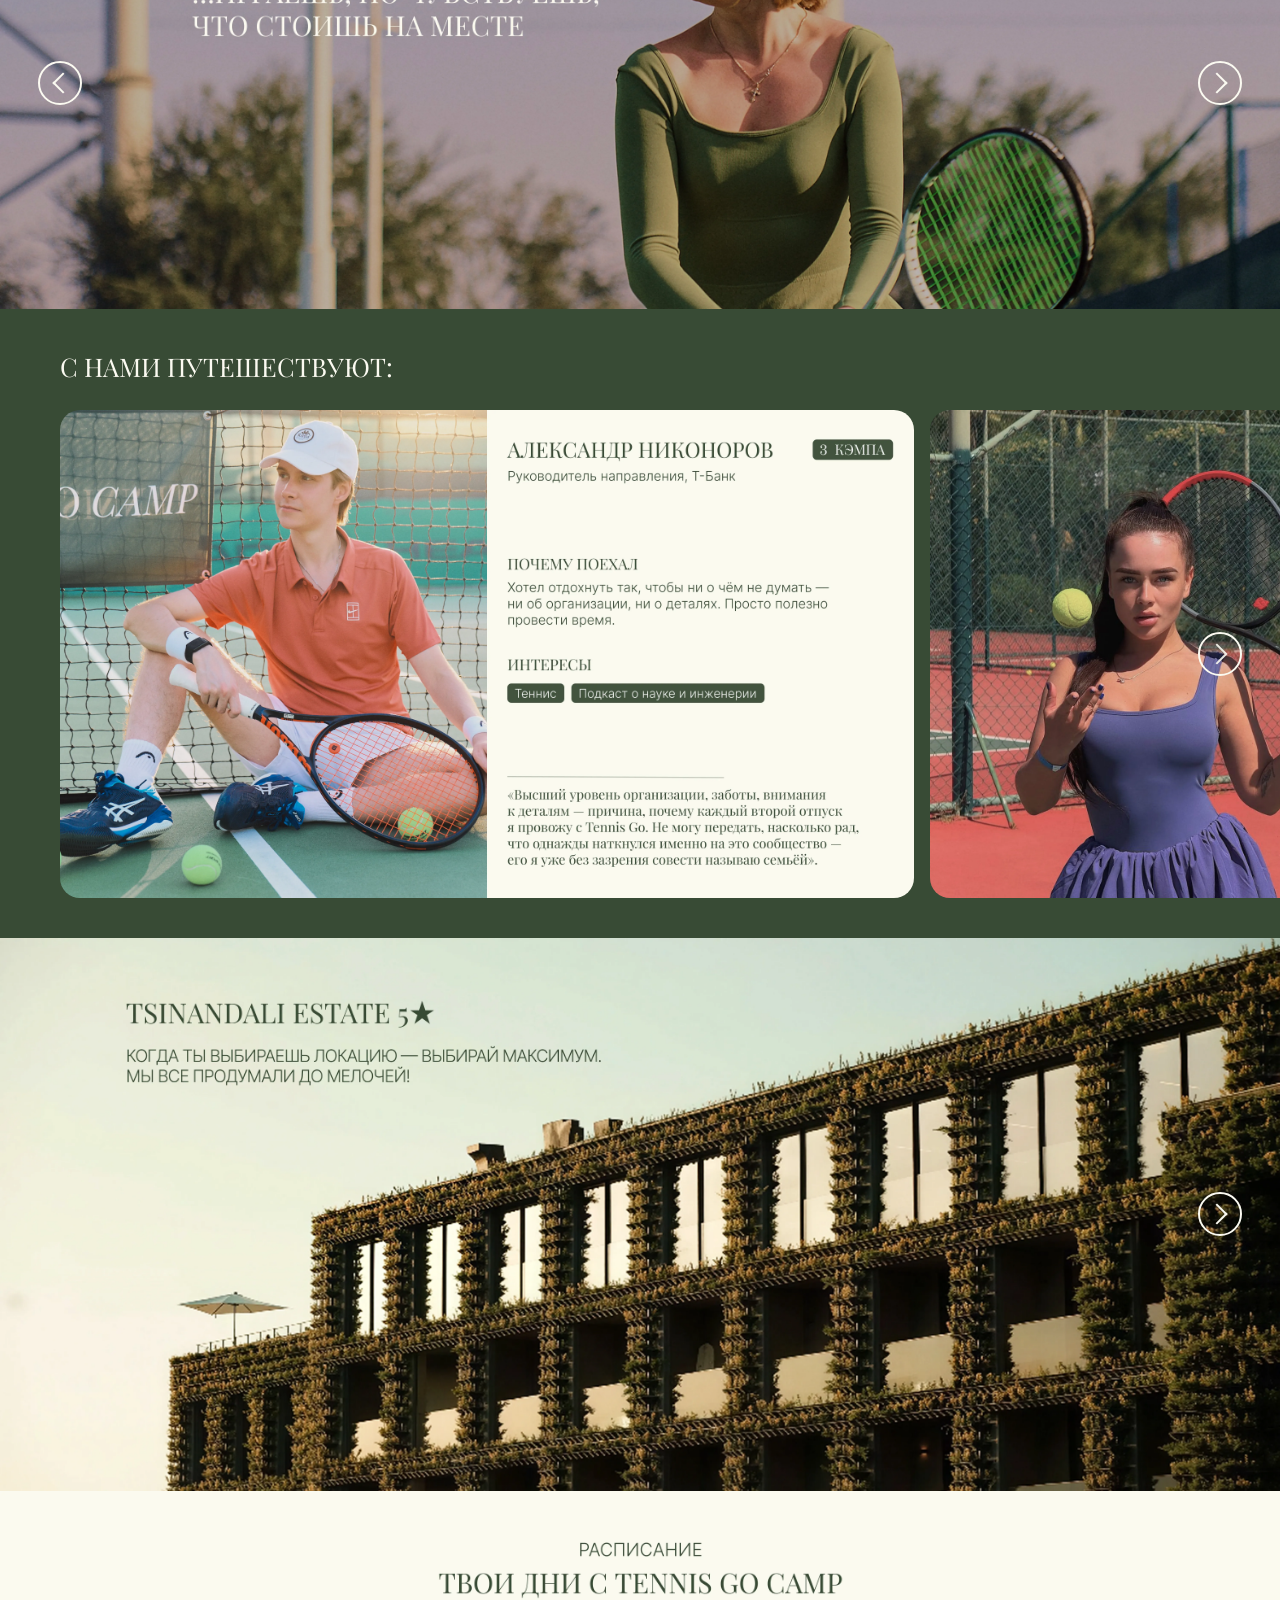
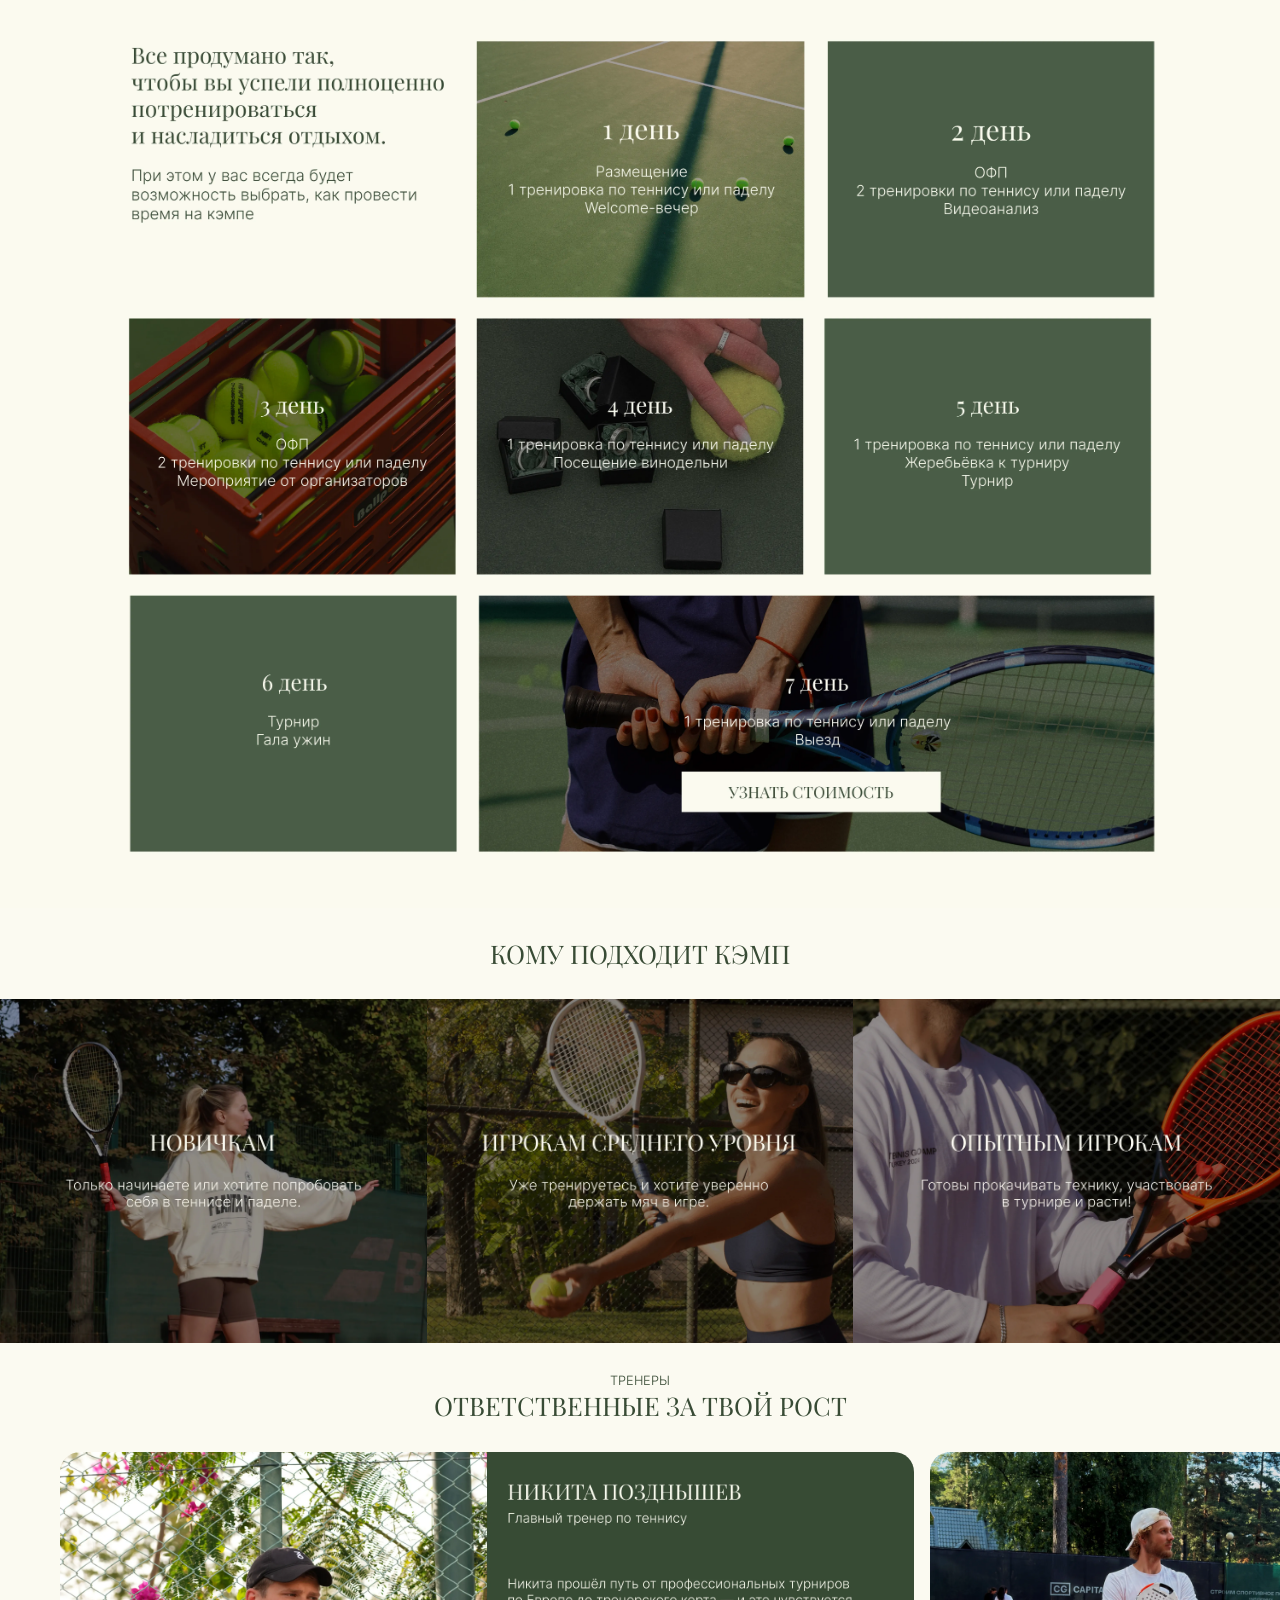
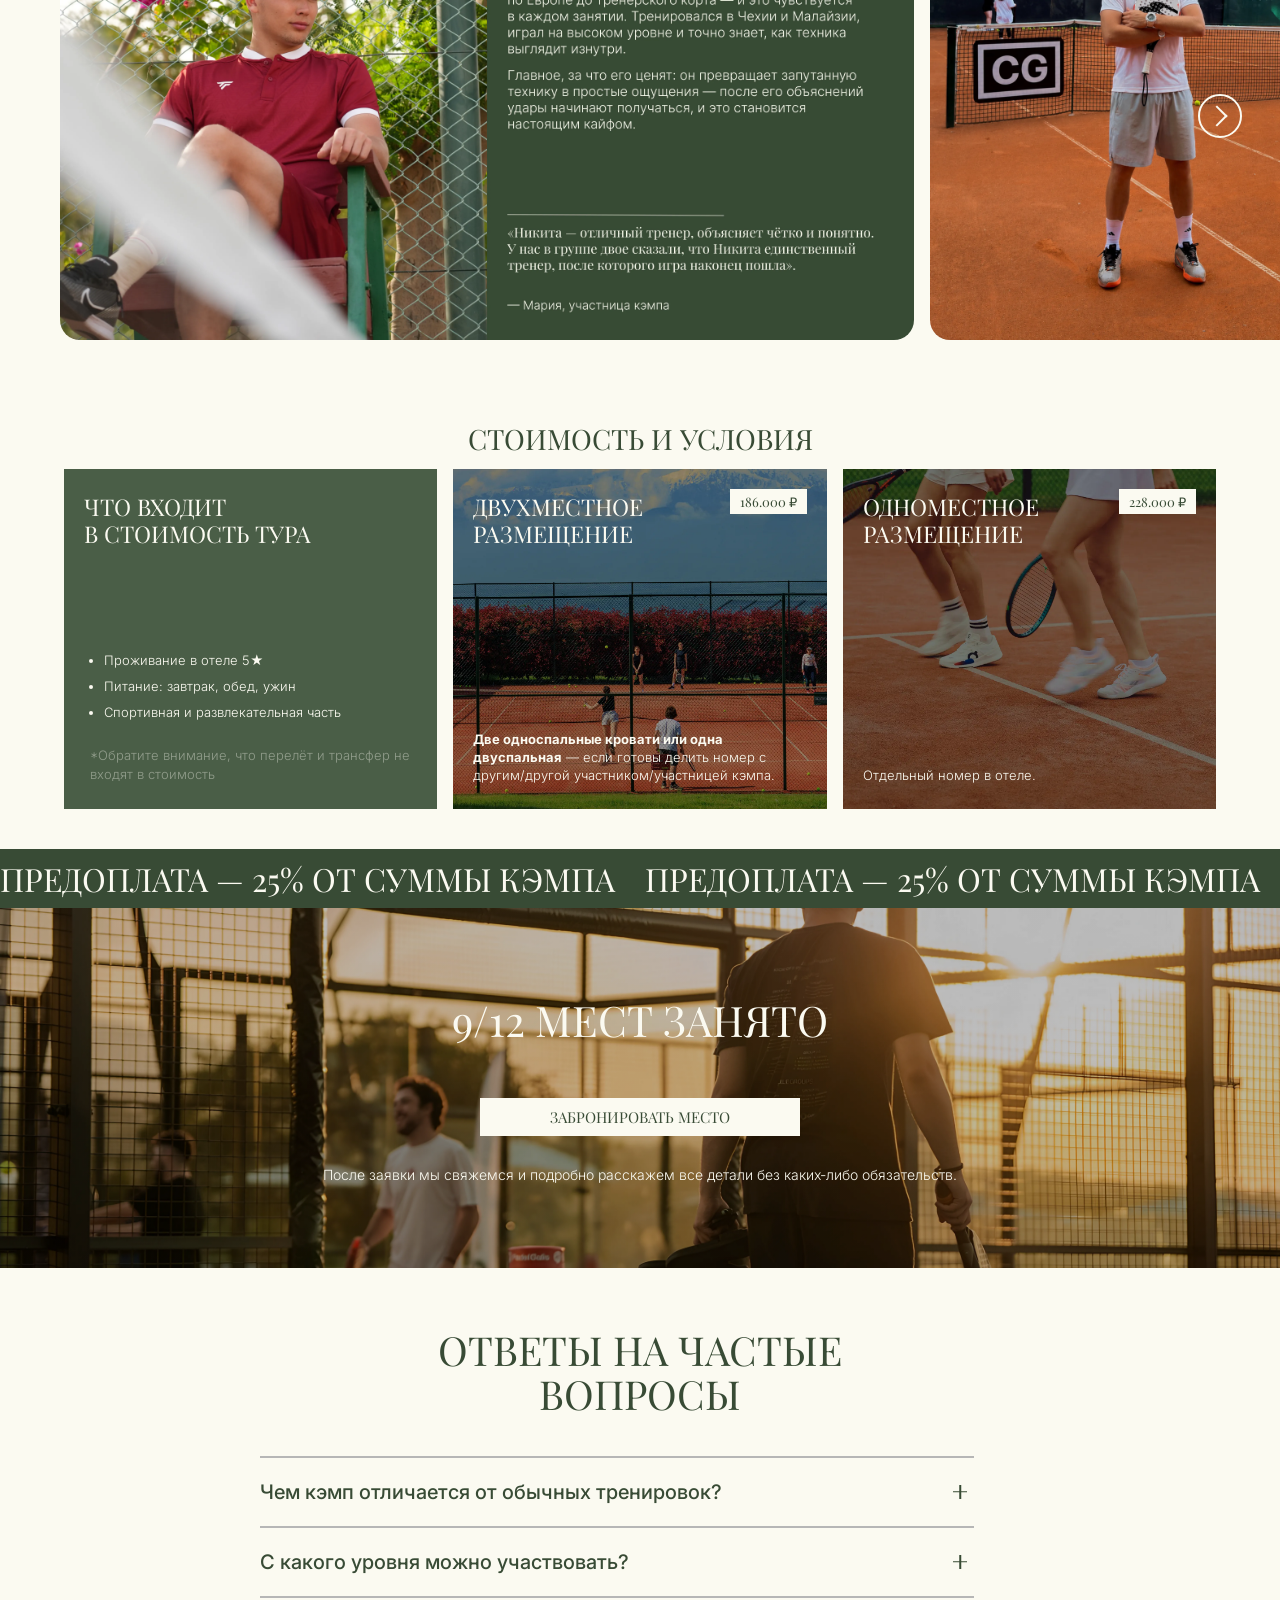
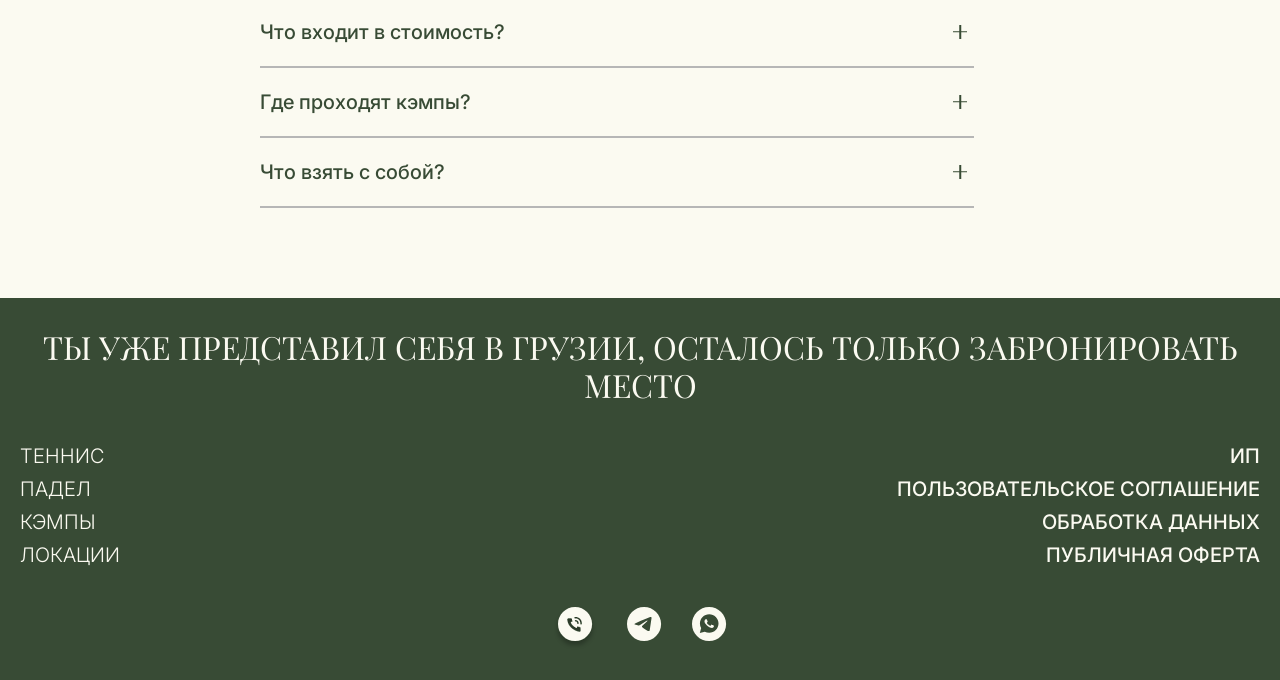
==== commit 6a1819e1: "Update index.html" ====
--- a/index.html
+++ b/index.html
@@ -468,7 +468,7 @@
         </section>
 
         <section class="reserv">
-            <h2 class="reserv__title">5/36 МЕСТ ЗАНЯТО</h2>
+            <h2 class="reserv__title">9/12 МЕСТ ЗАНЯТО</h2>
             <a class="reserv__btn" href="#form" data-open-form="true">ЗАБРОНИРОВАТЬ МЕСТО</a>
             <p class="reserv__txt">После заявки мы свяжемся и подробно расскажем все детали без каких‑либо обязательств.
             </p>
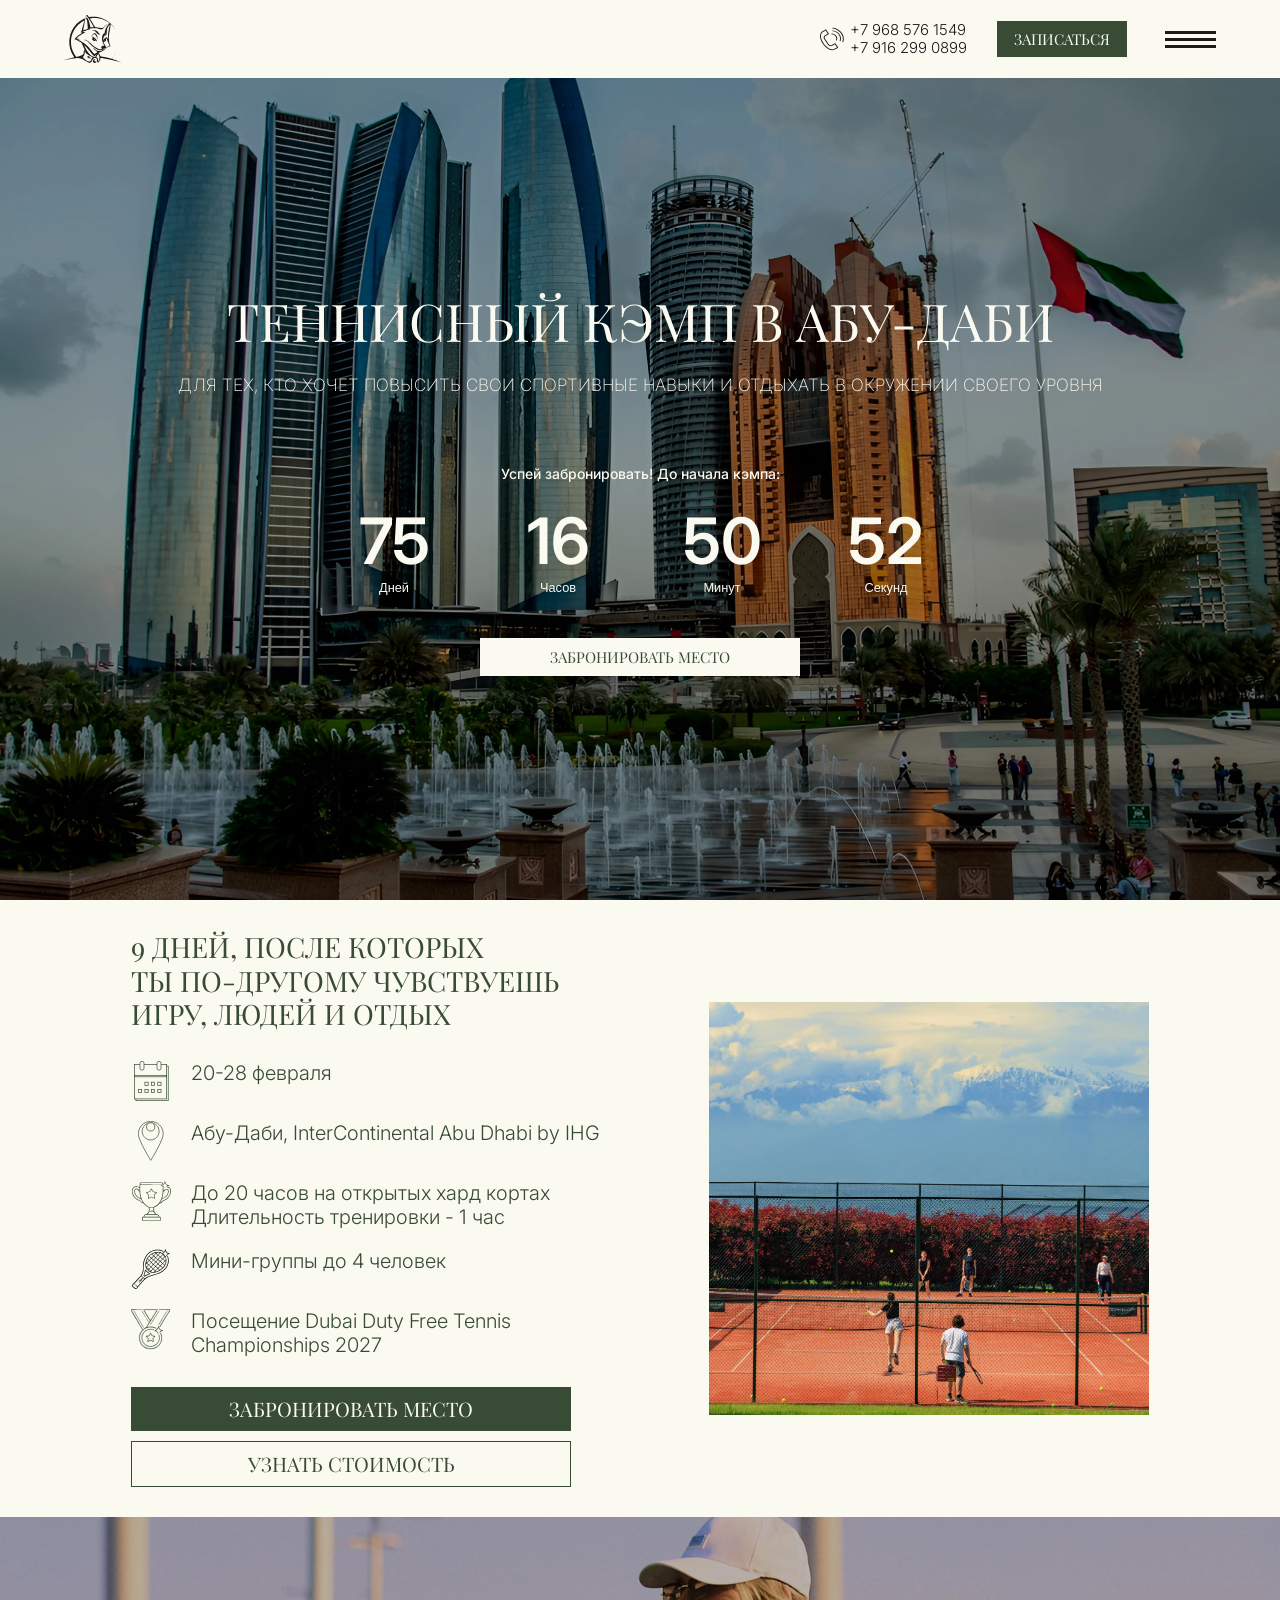
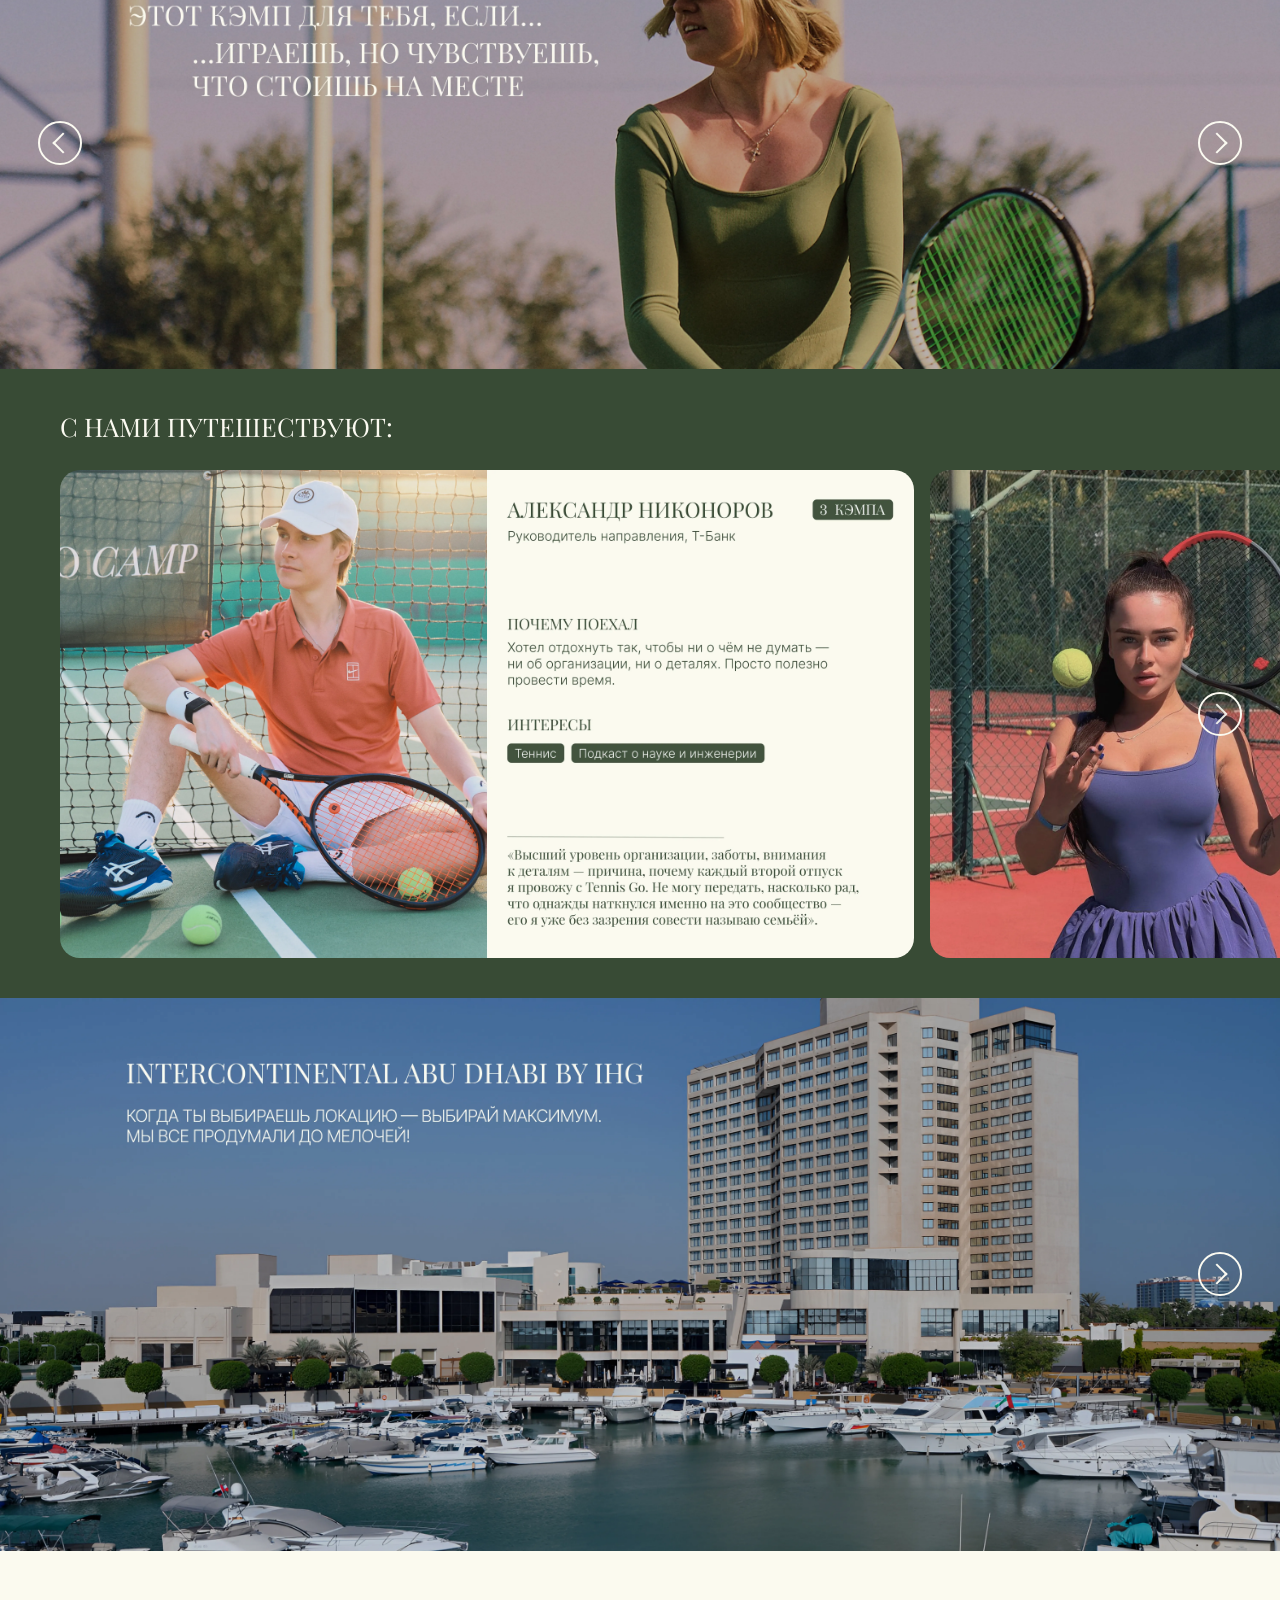
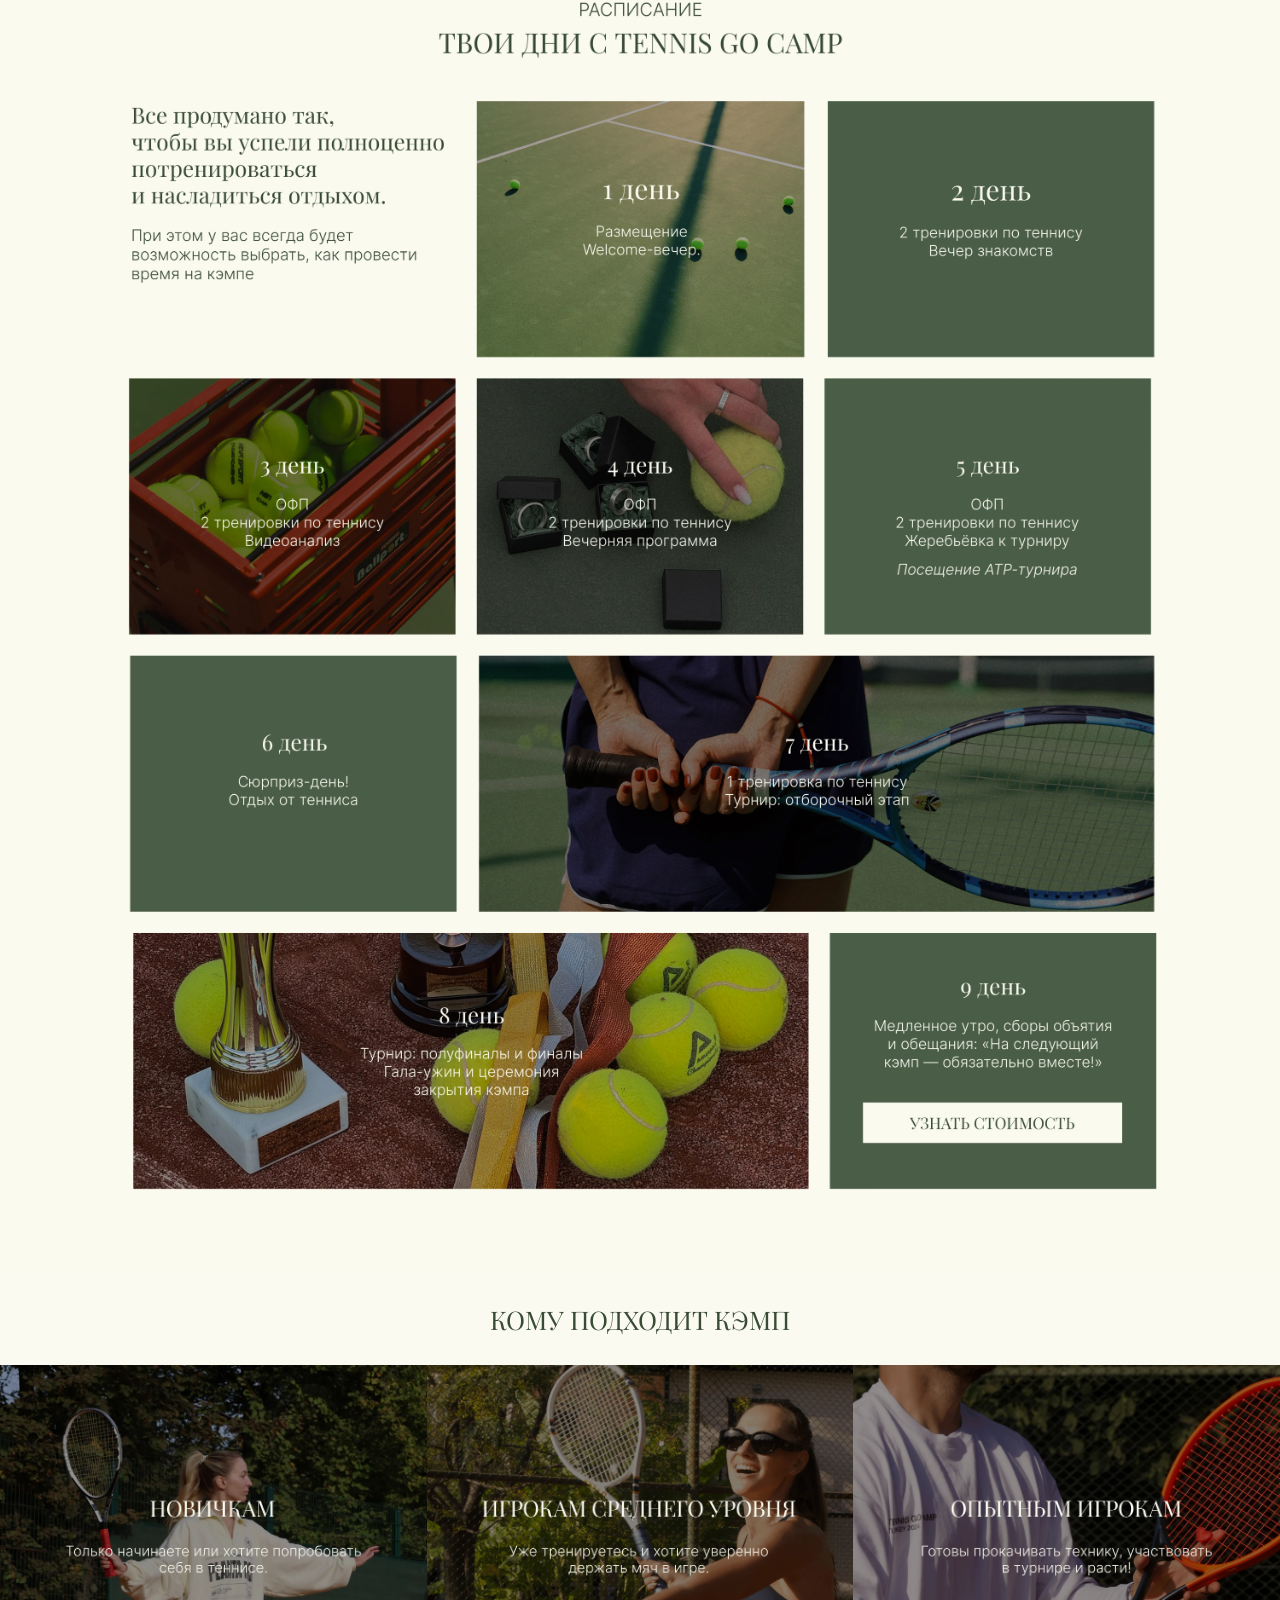
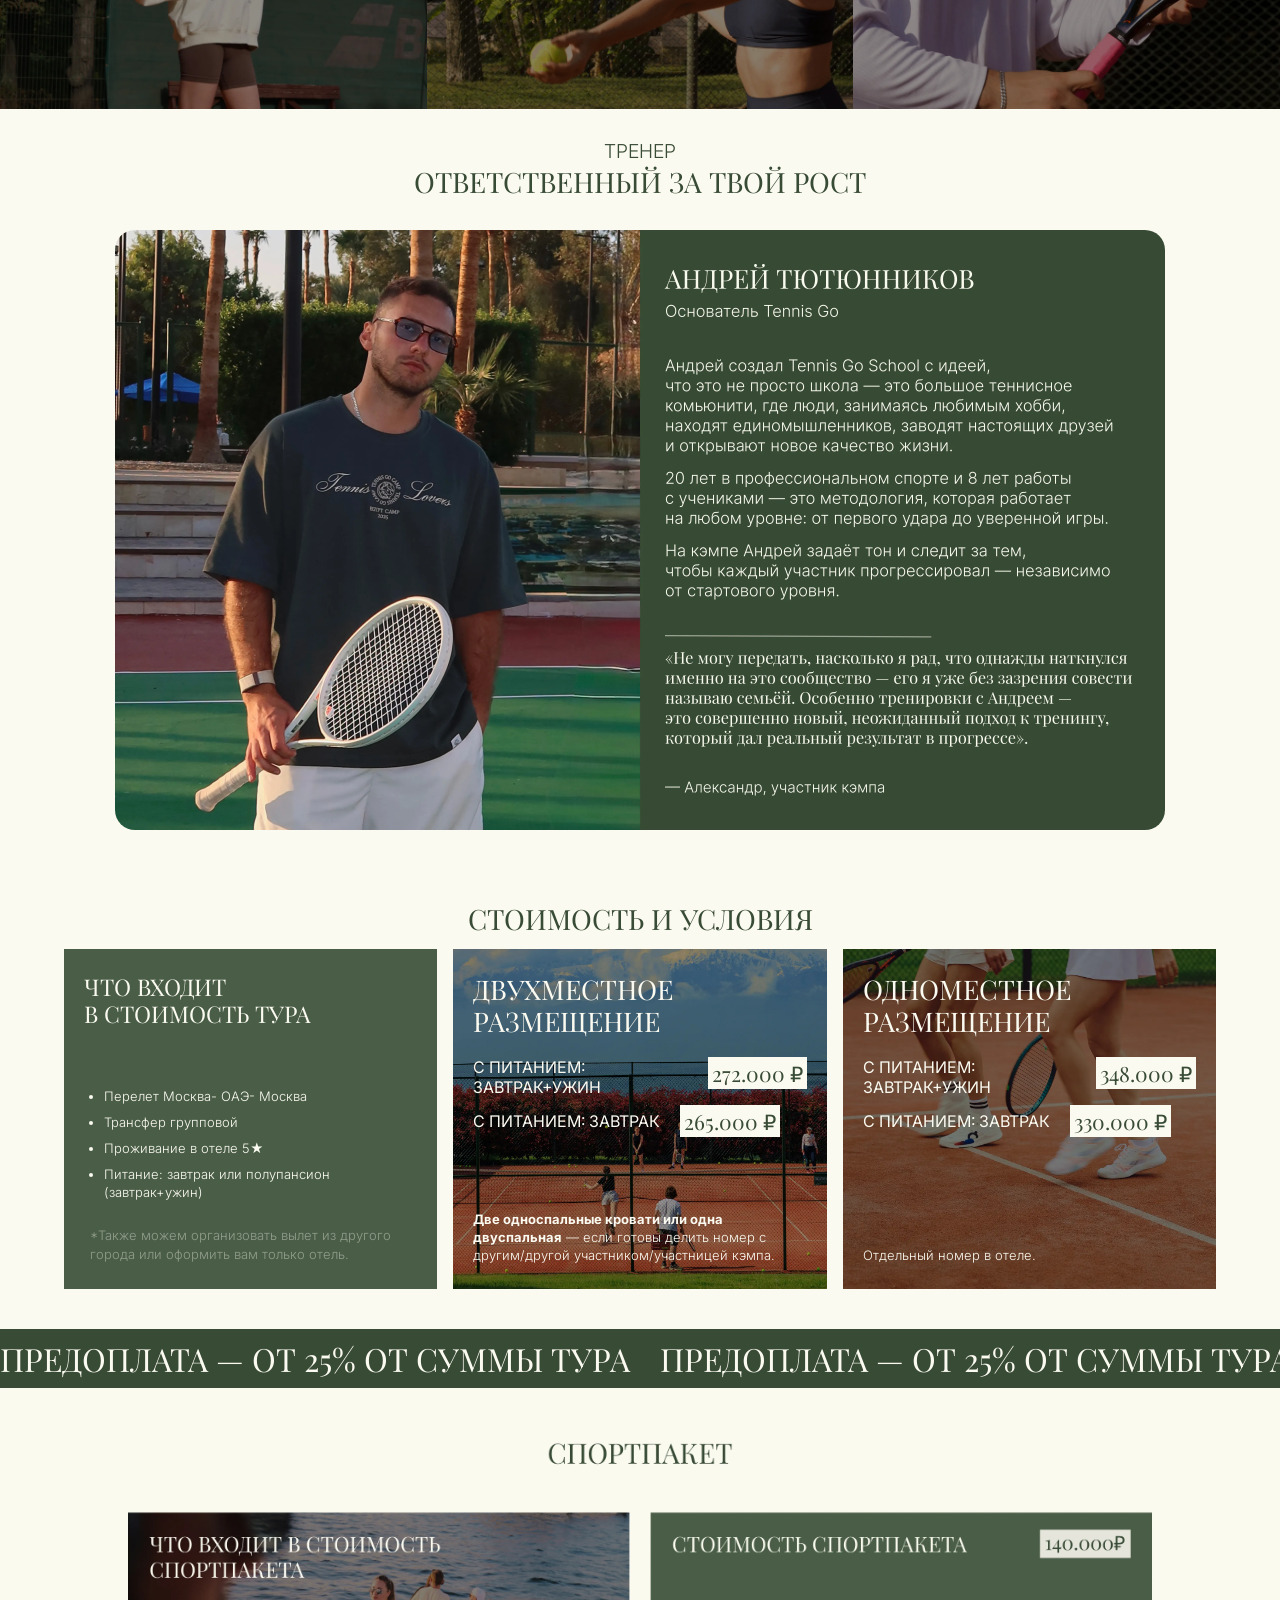
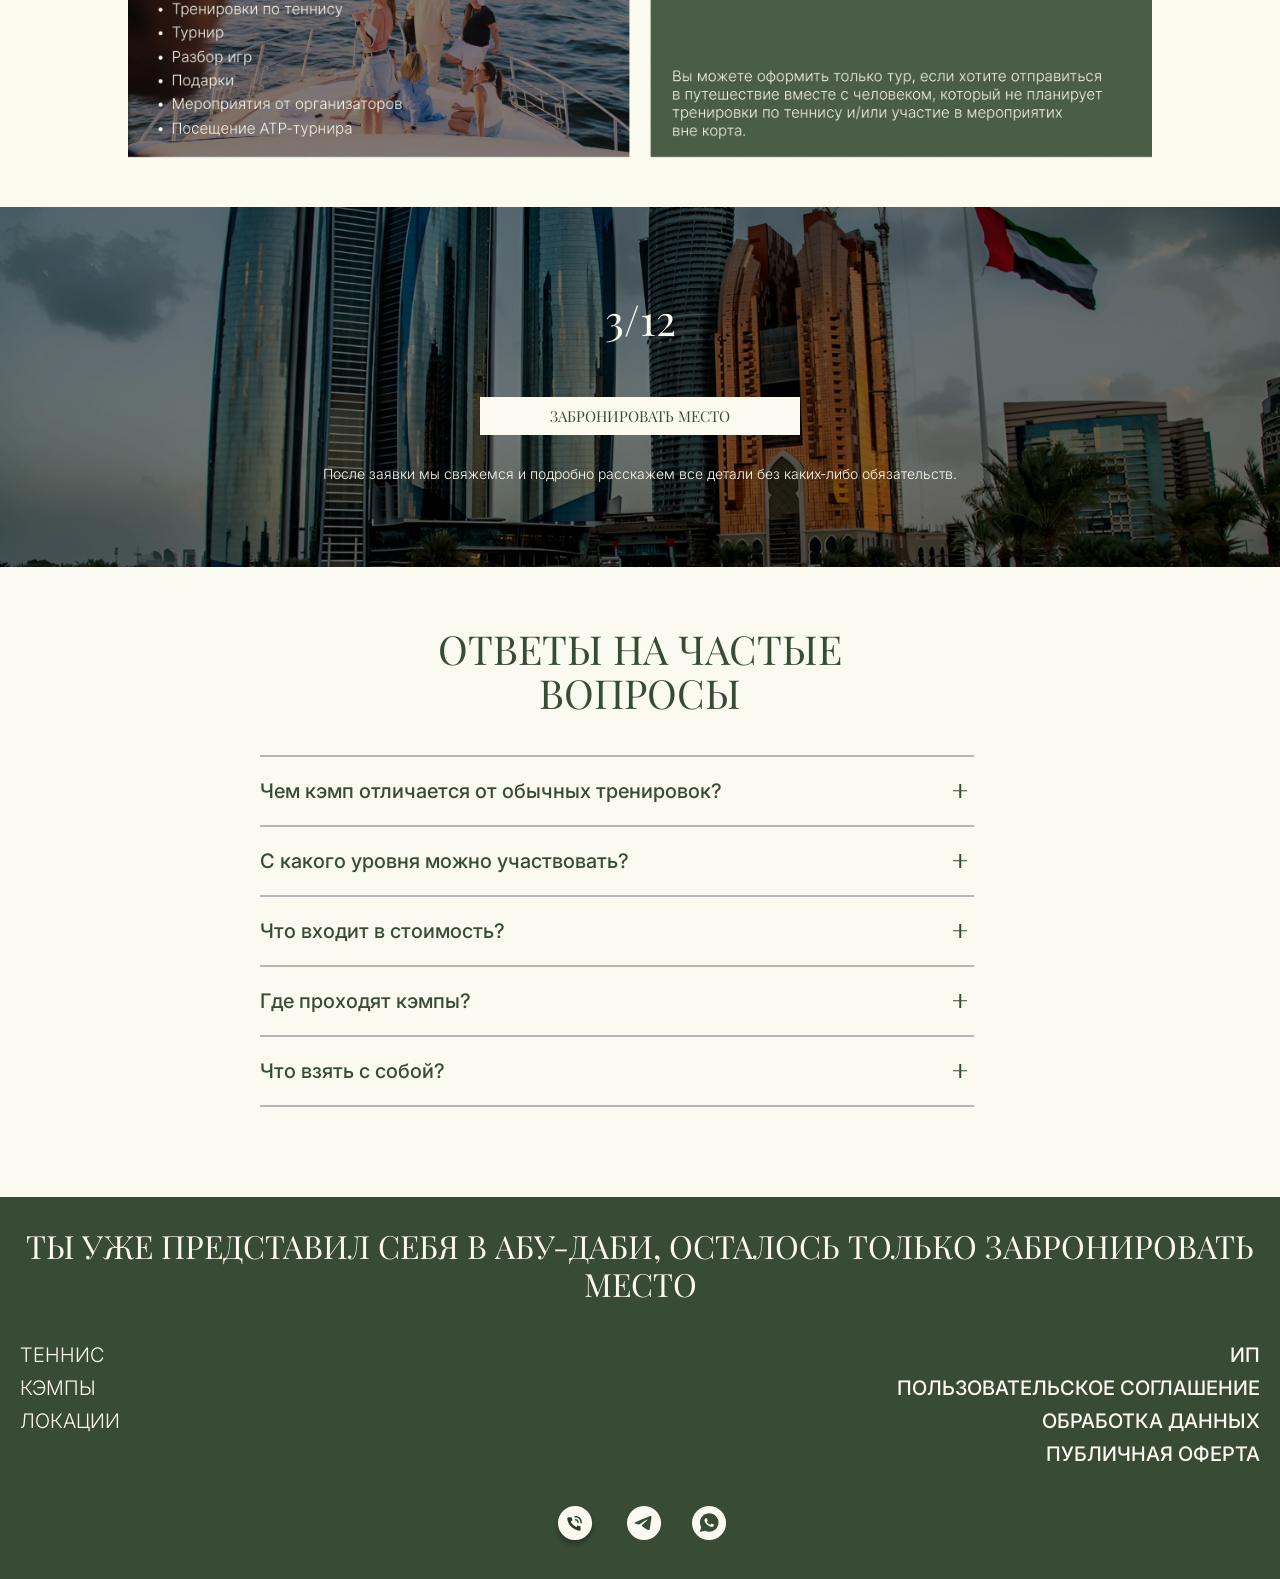
==== commit eaf9afba: "Add files via upload" ====
--- a/index.html
+++ b/index.html
@@ -7,46 +7,46 @@
     <meta name="google-site-verification" content="G_MeOQyNOx8FWdpT9Xmo6DCHAIFPyhpo-uOCzJUPM8I" />
     <meta name="yandex-verification" content="6312bf27b170b261" />
 
-    <title>Теннисный кэмп в Грузии 2026 | Интенсивные тренировки и отдых 5★</title>
+    <title>Теннисный кэмп в Абу-Даби 2026 | Интенсивные тренировки и отдых 5★</title>
     <link rel="icon" type="image/png" href="img/favicon/favicon-96x96.png" sizes="96x96" />
     <link rel="icon" type="image/svg+xml" href="img/favicon/favicon.svg" />
     <link rel="shortcut icon" href="img/favicon/favicon.ico" />
     <link rel="apple-touch-icon" sizes="180x180" href="img/favicon/apple-touch-icon.png" />
 
     <meta name="description"
-        content="Теннисный кэмп в Грузии 2026 — 7 дней тренировок, турнир и отдых в отеле 5★ Tsinandali Estate. Мини-группы до 4 человек. 12-18 октября, Кахетия.">
-    <meta name="keywords" content="теннисный кэмп Турция, теннис кэмп 2026, теннис отдых, теннисный лагерь взрослые">
-    <link rel="canonical" href="https://campkakheti.tennis-go-school.ru/">
-
-    <meta property="og:title" content="Теннисный кэмп в Грузии 2026">
+        content="Теннисный кэмп в Абу-Даби 2026 — 9 дней тренировок, турнир и отдых в отеле 5★ InterContinental Abu Dhabi by IHG. Мини-группы до 4 человек. 21-29 октября, Абу-Даби.">
+    <meta name="keywords" content="теннисный кэмп Абу-Даби, теннис кэмп 2026, теннис отдых, теннисный лагерь взрослые">
+    <link rel="canonical" href="https://camp-abudabi.tennis-go-school.ru/">
+
+    <meta property="og:title" content="Теннисный кэмп в Абу-Даби 2026">
     <meta property="og:description"
-        content="7 дней тренировок и отдыха в Грузии. Tsinandali Estate Hotel 5★, мини-группы, турнир.">
-    <meta property="og:image" content="https://campkakheti.tennis-go-school.ru/img/hero-bg.webp">
-    <meta property="og:url" content="https://campkakheti.tennis-go-school.ru/">
+        content="9 дней тренировок и отдыха в Абу-Даби. InterContinental Abu Dhabi by IHG 5★, мини-группы, турнир.">
+    <meta property="og:image" content="https://camp-abudabi.tennis-go-school.ru/img/hero-bg.webp">
+    <meta property="og:url" content="https://camp-abudabi.tennis-go-school.ru/">
     <meta property="og:type" content="website">
 
     <script type="application/ld+json">
     {
       "@context": "https://schema.org",
       "@type": "Event",
-      "name": "Теннисный кэмп в Грузии 2026",
-      "startDate": "2026-10-12",
-      "endDate": "2026-10-18",
+      "name": "Теннисный кэмп в Абу-Даби 2026",
+      "startDate": "2026-11-21",
+      "endDate": "2026-11-29",
       "location": {
         "@type": "Place",
-        "name": "Tsinandali Estate",
+        "name": "InterContinental Abu Dhabi by IHG",
         "address": {
           "@type": "PostalAddress",
-          "addressLocality": "Кахетия",
-          "addressCountry": "GR"
+          "addressLocality": "Абу-Даби",
+          "addressCountry": "AE"
         }
       },
       "organizer": {
         "@type": "Organization",
         "name": "Tennis Go School",
-        "url": "https://campkakheti.tennis-go-school.ru/"
+        "url": "https://camp-abudabi.tennis-go-school.ru/"
       },
-      "description": "7 дней теннисных тренировок и отдыха в Грузии"
+      "description": "9 дней теннисных тренировок и отдыха в Абу-Даби"
     }
     </script>
 
@@ -130,7 +130,7 @@
         <section class="hero">
             <div class="hero__container">
                 <div class="hero__text">
-                    <h1 class="hero__title">ТЕННИС <span style="font-family:Georgia, 'Times New Roman', Times, serif;">&</span> ПАДЕЛ КЭМП В ГРУЗИИ</h1>
+                    <h1 class="hero__title">ТЕННИСНЫЙ КЭМП В АБУ-ДАБИ</h1>
                     <p class="hero__p">для тех, кто хочет повысить свои спортивные навыки и отдыхать в окружении своего уровня</p>
                 </div>
                 <div class="hero__timer">
@@ -161,17 +161,19 @@
         <section class="prev">
             <div class="prev__container">
                 <div class="prev__left-block">
-                    <h3 class="prev__header">7 дней, после которых ты по‑другому чувствуешь игру, людей и отдых
+                    <h3 class="prev__header">9 дней, после которых ты по‑другому чувствуешь игру, людей и отдых
                     </h3>
                     <div class="prev__body">
                         <img src="img/prev-calendar.svg" alt="Дата проведения кэмпа">
-                        <p>12-18 октября</p>
+                        <p>20-28 февраля</p>
                         <img src="img/prev-point.svg" alt="Место проведения кэмпа">
-                        <p>Кахетия, Tsinandali Estate 5★</p>
+                        <p>Абу-Даби, InterContinental Abu Dhabi by IHG</p>
                         <img src="img/prev-cup.svg" alt="Тренировки и турнир">
-                        <p>До 20 часов на кортах <br>Длительность тренировки - 1 час</p>
+                        <p>До 20 часов на открытых хард кортах <br>Длительность тренировки - 1 час</p>
                         <img src="img/prev-racket.svg" alt="Формат групп">
-                        <p>Мини-группы до 4 человек  по теннису и паделу</p>
+                        <p>Мини-группы до 4 человек</p>
+                        <img src="img/prev-medal.svg" alt="Турнир">
+                        <p>Посещение Dubai Duty Free Tennis Championships 2027 </p>
                     </div>
                     <div class="prev__buttons">
                         <a href="#form" class="prev__button" data-open-form="true">Забронировать место</a>
@@ -310,31 +312,19 @@
                 <div class="hotel__track">
                     <picture class="hotel__frame">
                         <source media="(min-width: 768px)" srcset="img/hotel/hotel_desktop/1.webp">
-                        <img src="img/hotel/1.webp" alt="Starlight Resort Hotel">
+                        <img src="img/hotel/1.webp" alt="InterContinental Abu Dhabi by IHG">
                     </picture>
                     <picture class="hotel__frame">
                         <source media="(min-width: 768px)" srcset="img/hotel/hotel_desktop/2.webp">
-                        <img src="img/hotel/2.webp" alt="Starlight Resort Hotel">
+                        <img src="img/hotel/2.webp" alt="InterContinental Abu Dhabi by IHG">
                     </picture>
                     <picture class="hotel__frame">
                         <source media="(min-width: 768px)" srcset="img/hotel/hotel_desktop/3.webp">
-                        <img src="img/hotel/3.webp" alt="Starlight Resort Hotel">
+                        <img src="img/hotel/3.webp" alt="InterContinental Abu Dhabi by IHG">
                     </picture>
                     <picture class="hotel__frame">
                         <source media="(min-width: 768px)" srcset="img/hotel/hotel_desktop/4.webp">
-                        <img src="img/hotel/4.webp" alt="Starlight Resort Hotel">
-                    </picture>
-                    <picture class="hotel__frame">
-                        <source media="(min-width: 768px)" srcset="img/hotel/hotel_desktop/5.webp">
-                        <img src="img/hotel/5.webp" alt="Starlight Resort Hotel">
-                    </picture>
-                    <picture class="hotel__frame">
-                        <source media="(min-width: 768px)" srcset="img/hotel/hotel_desktop/6.webp">
-                        <img src="img/hotel/6.webp" alt="Starlight Resort Hotel">
-                    </picture>
-                    <picture class="hotel__frame">
-                        <source media="(min-width: 768px)" srcset="img/hotel/hotel_desktop/7.webp">
-                        <img src="img/hotel/7.webp" alt="Starlight Resort Hotel">
+                        <img src="img/hotel/4.webp" alt="InterContinental Abu Dhabi by IHG">
                     </picture>
                     
                 </div>
@@ -366,29 +356,29 @@
 
         <section class="coach">
             <div class="coach__text">
-                <p>ТРЕНЕРЫ</p>
-                <h2>ОТВЕТСТВЕННЫЕ ЗА ТВОЙ РОСТ</h2>
+                <p>ТРЕНЕР</p>
+                <h2>ОТВЕТСТВЕННЫЙ ЗА ТВОЙ РОСТ</h2>
             </div>
             <div class="coach__container">
                 <button class="coach__edge coach__edge--prev" type="button" aria-label="Previous"></button>
                 <button class="coach__edge coach__edge--next" type="button" aria-label="Next"></button>
                 <div class="coach__track">
-                    <!--<picture class="coach__frame">
+                    <picture class="coach__frame">
                         <source media="(min-width: 768px)" srcset="img/coach/coach_desktop/1.webp">
                         <img src="img/coach/1.webp" alt="Основатель Tennis Go Андрей Тютюнников">
-                    </picture> -->
-                    <picture class="coach__frame">
+                    </picture> 
+                    <!--<picture class="coach__frame">
                         <source media="(min-width: 768px)" srcset="img/coach/coach_desktop/2.webp">
                         <img src="img/coach/2.webp" alt="Главный тренер Никита Позднышев">
                     </picture>
-                    <!--<picture class="coach__frame">
+                    <picture class="coach__frame">
                         <source media="(min-width: 768px)" srcset="img/coach/coach_desktop/3.webp">
                         <img src="img/coach/3.webp" alt="Тренер Мария Овчинникова">
-                    </picture> -->
+                    </picture> 
                     <picture class="coach__frame">
                         <source media="(min-width: 768px)" srcset="img/coach/coach_desktop/4.webp">
                         <img src="img/coach/4.webp" alt="Тренер Владислав Маршев">
-                    </picture>
+                    </picture>-->
                 </div>
             </div>
         </section>
@@ -401,18 +391,21 @@
                     <div class="price__card price__card--green">
                         <h3 class="price__card-title">ЧТО ВХОДИТ<br>В СТОИМОСТЬ ТУРА</h3>
                         <ul class="price__card-list">
+                            <li>Перелет Москва- ОАЭ- Москва</li>
+                            <li>Трансфер групповой</li>
                             <li>Проживание в отеле 5★</li>
-                            <li>Питание: завтрак, обед, ужин</li>
-                            <li>Спортивная и развлекательная часть</li>
+                            <li>Питание: завтрак или полупансион (завтрак+ужин)</li>
+                            <!-- <li>Спортивная и развлекательная часть</li> -->
                         </ul>
-                        <p class="price__card-comm">*Обратите внимание, что перелёт и трансфер не входят в стоимость</p>
+                        <p class="price__card-comm">*Также можем организовать вылет из другого города или оформить вам только отель.</p>
                     </div>
 
                     <div class="price__card price__card--double">
                         <div class="price__card-top">
                             <h3 class="price__card-title">ДВУХМЕСТНОЕ РАЗМЕЩЕНИЕ</h3>
                             <div class="price__card-btn-wrap">
-                                <a href="#form" class="price__card-btn" data-open-form="true">186.000 ₽</a>
+                              <p>С питанием: завтрак+ужин  <a href="#form" class="price__card-btn" data-open-form="true">272.000 ₽</a></p>
+                              <p>С питанием: завтрак <a href="#form" class="price__card-btn" data-open-form="true">265.000 ₽</a></p>
                                 <div class="price__tooltip">Указанная стоимость туров может меняться
                                     в зависимости от курса евро и стоимости услуг авиакомпаний и отелей.
 
@@ -428,7 +421,8 @@
                         <div class="price__card-top">
                             <h3 class="price__card-title">ОДНОМЕСТНОЕ РАЗМЕЩЕНИЕ</h3>
                             <div class="price__card-btn-wrap">
-                                <a href="#form" class="price__card-btn" data-open-form="true">228.000 ₽</a>
+                                <p>С питанием: завтрак+ужин  <a href="#form" class="price__card-btn" data-open-form="true">348.000 ₽</a></p>
+                              <p>С питанием: завтрак <a href="#form" class="price__card-btn" data-open-form="true">330.000 ₽</a></p>
                                 <div class="price__tooltip">Указанная стоимость туров может меняться
                                     в зависимости от курса евро и стоимости услуг авиакомпаний и отелей.
 
@@ -445,30 +439,39 @@
 
         <section class="carousel">
             <div class="carousel__group">
-                <span class="carousel__txt">Предоплата — 25% от суммы кэмпа</span>
-                <span class="carousel__txt">Предоплата — 25% от суммы кэмпа</span>
-                <span class="carousel__txt">Предоплата — 25% от суммы кэмпа</span>
-                <span class="carousel__txt">Предоплата — 25% от суммы кэмпа</span>
-                <span class="carousel__txt">Предоплата — 25% от суммы кэмпа</span>
-                <span class="carousel__txt">Предоплата — 25% от суммы кэмпа</span>
-                <span class="carousel__txt">Предоплата — 25% от суммы кэмпа</span>
-                <span class="carousel__txt">Предоплата — 25% от суммы кэмпа</span>
+                <span class="carousel__txt">Предоплата — от 25% от суммы тура</span>
+                <span class="carousel__txt">Предоплата — от 25% от суммы тура</span>
+                <span class="carousel__txt">Предоплата — от 25% от суммы тура</span>
+                <span class="carousel__txt">Предоплата — от 25% от суммы тура</span>
+                <span class="carousel__txt">Предоплата — от 25% от суммы тура</span>
+                <span class="carousel__txt">Предоплата — от 25% от суммы тура</span>
+                <span class="carousel__txt">Предоплата — от 25% от суммы тура</span>
+                <span class="carousel__txt">Предоплата — от 25% от суммы тура</span>
+                <span class="carousel__txt">Предоплата — от 25% от суммы тура</span>
 
             </div>
             <div aria-hidden class="carousel__group">
-                <span class="carousel__txt">Предоплата — 25% от суммы кэмпа</span>
-                <span class="carousel__txt">Предоплата — 25% от суммы кэмпа</span>
-                <span class="carousel__txt">Предоплата — 25% от суммы кэмпа</span>
-                <span class="carousel__txt">Предоплата — 25% от суммы кэмпа</span>
-                <span class="carousel__txt">Предоплата — 25% от суммы кэмпа</span>
-                <span class="carousel__txt">Предоплата — 25% от суммы кэмпа</span>
-                <span class="carousel__txt">Предоплата — 25% от суммы кэмпа</span>
-                <span class="carousel__txt">Предоплата — 25% от суммы кэмпа</span>
-            </div>
+                <span class="carousel__txt">Предоплата — от 25% от суммы тура</span>
+                <span class="carousel__txt">Предоплата — от 25% от суммы тура</span>
+                <span class="carousel__txt">Предоплата — от 25% от суммы тура</span>
+                <span class="carousel__txt">Предоплата — от 25% от суммы тура</span>
+                <span class="carousel__txt">Предоплата — от 25% от суммы тура</span>
+                <span class="carousel__txt">Предоплата — от 25% от суммы тура</span>
+                <span class="carousel__txt">Предоплата — от 25% от суммы тура</span>
+                <span class="carousel__txt">Предоплата — от 25% от суммы тура</span>
+                <span class="carousel__txt">Предоплата — от 25% от суммы тура</span>
+            </div>
+        </section>
+
+        <section class="pack">
+            <picture>
+                <source media="(min-width: 768px)" srcset="img/price/price_desktop/pack.webp">
+                <img src="img/price/pack.webp" alt="">
+            </picture>
         </section>
 
         <section class="reserv">
-            <h2 class="reserv__title">9/12 МЕСТ ЗАНЯТО</h2>
+            <h2 class="reserv__title">3/12</h2>
             <a class="reserv__btn" href="#form" data-open-form="true">ЗАБРОНИРОВАТЬ МЕСТО</a>
             <p class="reserv__txt">После заявки мы свяжемся и подробно расскажем все детали без каких‑либо обязательств.
             </p>
@@ -554,7 +557,7 @@
                 <h2 class="modal__title" id="formTitle">Запишитесь на теннисный кэмп</h2>
 
                 <form
-                    action="https://script.google.com/macros/s/AKfycbwkZHzf3hu3eaYvH52zOValaffNCaX-iFxPLSwqc91t91eQ4746j7O7t6eOzN2n6vDd/exec"
+                    action="https://script.google.com/macros/s/AKfycbyW19NlXyL6QeA5HG82EjYr_FihUG8UFP9huCdJGQhYipCTIGRyohRmWHENc0X2ihY4Yg/exec"
                     id="form" class="modal__form" method="post">
                     <div class="modal-field">
                         <input type="text" name="name" id="name" placeholder="Имя" required>
@@ -586,17 +589,6 @@
                         </select>
                     </div>
 
-                    <div class="modal-field">
-                        <select name="pack" id="pack" required>
-                            <option value="" disabled selected>Спортпакет</option>
-                            <option value="Теннис">Просто теннис</option>
-                            <option value="Теннис+">Теннис+</option>
-                            <option value="Оптимальный">Оптимальный</option>
-                            <option value="Премиум">Премиум</option>
-                            <option value="Затрудняюсь ответить">Затрудняюсь ответить</option>
-                        </select>
-                    </div>
-
                     <div class="modal-checkbox">
                         <input type="checkbox" name="checkbox" id="checkbox" required>
                         <label for="checkbox">При отправке формы вы даете согласие с <a
@@ -612,11 +604,10 @@
     </main>
 
     <footer>
-        <h2 class="footer__title">Ты уже представил себя в Грузии, осталось только забронировать место</h2>
+        <h2 class="footer__title">Ты уже представил себя в Абу-Даби, осталось только забронировать место</h2>
         <div class="footer__body">
             <div class="footer__left-block">
                 <a class="footer__link" href="https://spb.tennis-go-school.ru/tennis">Теннис</a>
-                <a class="footer__link" href="">Падел</a>
                 <a class="footer__link" href="https://spb.tennis-go-school.ru/camp">кэмпы</a>
                 <a class="footer__link" href="https://spb.tennis-go-school.ru/korty">локации</a>
             </div>
--- a/style.css
+++ b/style.css
@@ -698,10 +698,10 @@
 .timesheet__link {
     position: absolute;
     opacity: 0.4;
-    bottom: 3.7%;
+    bottom: 3.4%;
     right: 10%;
     width: 80%;
-    height: 3.2%;
+    height: 2.5%;
 }
 
 .levels {
@@ -755,14 +755,14 @@
 
 .coach__text p {
     font-family: inter;
-    font-size: clamp(12px, 1vw, 17px);
+    font-size: clamp(14px, 1.5vw, 20px);
     font-weight: 300;
     color: var(--dark-green);
 }
 
 .coach__text h2 {
     font-family: playfair display;
-    font-size: clamp(19px, 2vw, 26px);
+    font-size: clamp(22px, 2.5vw, 28px);
     font-weight: 400;
     color: var(--dark-green);
 }
@@ -920,7 +920,7 @@
     font-family: "Playfair Display";
     font-size: clamp(18px, 4vw, 24px);
     font-weight: 400;
-    padding: 4px 10px;
+    padding: 2px 4px;
     color: var(--dark-green);
     background-color: var(--white);
     white-space: nowrap;
@@ -934,6 +934,27 @@
 .price__card-btn-wrap {
     position: relative;
     display: inline-block;
+}
+
+/* Center price lines and add spacing between paragraph and link */
+.price__card-btn-wrap p {
+    display: flex;
+    justify-content: center;
+    align-items: center;
+    gap: 10px; /* space between paragraph text and the link */
+    margin: 10px 0; /* vertical spacing between two lines */
+    text-align: center;
+    font-family: Inter, sans-serif; /* paragraph font */
+    text-transform: uppercase; /* make paragraph text uppercase */
+}
+
+.price__card-btn-wrap p .price__card-btn {
+    margin-left: 10px; /* ensure there is at least 10px before the link */
+}
+
+/* Ensure price link keeps its original casing */
+.price__card-btn {
+    text-transform: none;
 }
 
 .price__tooltip {
@@ -1004,6 +1025,13 @@
     text-transform: uppercase;
 }
 
+.pack {
+    width: 100%;
+    height: auto;
+    position: relative;
+    display: block;
+}
+
 
 .reserv {
     display: flex;
@@ -1014,7 +1042,7 @@
     width: 100%;
     /* min-height: 640px; */
     height: 40vh;
-    background-image:linear-gradient(rgba(0, 0, 0, 0.22), rgba(0, 0, 0, 0.2)), url(img/reserv-bg.webp);
+    background-image:linear-gradient(rgba(0, 0, 0, 0.22), rgba(0, 0, 0, 0.2)), url(img/hero-bg.webp);
     background-repeat: no-repeat;
     background-position: center;
     background-size: cover;
@@ -1224,7 +1252,157 @@
     flex-direction: column;
     height: max-content;
 }
-
+/* ===== Состояние кнопки во время отправки ===== */
+.modal__submit.is-loading {
+  pointer-events: none;
+  opacity: 0.85;
+  display: flex;
+  align-items: center;
+  justify-content: center;
+  gap: 12px;
+}
+
+.modal__submit .spinner {
+  width: 18px;
+  height: 18px;
+  border: 2px solid rgba(56, 75, 53, 0.25);
+  border-top-color: var(--dark-green);
+  border-radius: 50%;
+  animation: spin 0.8s linear infinite;
+}
+
+@keyframes spin {
+  to { transform: rotate(360deg); }
+}
+
+/* ===== Экран статуса (успех / ошибка) ===== */
+.modal__status {
+  position: absolute;
+  inset: 0;
+  background-color: #344a32;
+  color: var(--white);
+  display: flex;
+  flex-direction: column;
+  align-items: center;
+  justify-content: center;
+  padding: clamp(20px, 3vh, 36px) clamp(16px, 3vw, 30px);
+  text-align: center;
+  opacity: 0;
+  visibility: hidden;
+  transform: scale(0.96);
+  transition: opacity 0.35s ease, transform 0.35s ease, visibility 0.35s ease;
+  z-index: 5;
+}
+
+.modal__status.is-visible {
+  opacity: 1;
+  visibility: visible;
+  transform: scale(1);
+}
+
+.modal__status-icon {
+  width: 88px;
+  height: 88px;
+  border-radius: 50%;
+  display: flex;
+  align-items: center;
+  justify-content: center;
+  margin-bottom: 24px;
+  position: relative;
+}
+
+.modal__status-icon::before {
+  content: "";
+  position: absolute;
+  inset: 0;
+  border-radius: 50%;
+  background: rgba(251, 250, 241, 0.08);
+  animation: pulseRing 1.6s ease-out infinite;
+}
+
+@keyframes pulseRing {
+  0%   { transform: scale(0.9); opacity: 0.8; }
+  100% { transform: scale(1.4); opacity: 0; }
+}
+
+.modal__status-icon svg {
+  width: 44px;
+  height: 44px;
+  position: relative;
+  z-index: 1;
+}
+
+.modal__status-icon svg path,
+.modal__status-icon svg circle,
+.modal__status-icon svg line {
+  stroke: var(--white);
+  stroke-width: 2.5;
+  fill: none;
+  stroke-linecap: round;
+  stroke-linejoin: round;
+}
+
+/* Анимация рисования галочки */
+.modal__status--success .check-path {
+  stroke-dasharray: 60;
+  stroke-dashoffset: 60;
+  animation: drawCheck 0.6s 0.15s ease forwards;
+}
+
+@keyframes drawCheck {
+  to { stroke-dashoffset: 0; }
+}
+
+/* Анимация крестика */
+.modal__status--error .cross-line {
+  stroke-dasharray: 30;
+  stroke-dashoffset: 30;
+  animation: drawCross 0.4s 0.15s ease forwards;
+}
+.modal__status--error .cross-line:nth-child(2) {
+  animation-delay: 0.35s;
+}
+
+@keyframes drawCross {
+  to { stroke-dashoffset: 0; }
+}
+
+.modal__status-title {
+  font-family: "Playfair Display", serif;
+  font-size: clamp(22px, 3vw, 30px);
+  font-weight: 400;
+  margin: 0 0 12px;
+  letter-spacing: 0.02em;
+}
+
+.modal__status-text {
+  font-family: Inter, sans-serif;
+  font-size: clamp(13px, 1.5vh, 16px);
+  font-weight: 300;
+  line-height: 1.6;
+  color: rgba(251, 250, 241, 0.85);
+  max-width: 380px;
+  margin: 0 0 32px;
+}
+
+.modal__status-btn {
+  padding: 14px 40px;
+  background-color: var(--white);
+  color: var(--dark-green);
+  border: none;
+  font-family: "Playfair Display", serif;
+  font-size: clamp(14px, 1.5vh, 16px);
+  font-weight: 500;
+  cursor: pointer;
+  text-transform: uppercase;
+  letter-spacing: 0.05em;
+  transition: background-color 0.25s ease, transform 0.25s ease;
+}
+
+.modal__status-btn:hover {
+  background-color: #f6f4e8;
+  transform: translateY(-2px);
+}
 .modal-overlay {
     position: fixed;
     inset: 0;
@@ -1563,8 +1741,8 @@
 
     .prev__right-block {
         display: block;
-        width: auto;
-        height: min(480px, 90vh);
+        height: 100%;
+        width: max(35vw, 480px);
         padding-left: 40px;
     }
 
@@ -1575,10 +1753,10 @@
     
     .timesheet__link {
     position: absolute;
-    bottom: 9.4%;
-    right: 26.5%;
-    width: 21%;
-    height: 4.1%;
+    bottom: 9.8%;
+    right: 12.3%;
+    width: 20.4%;
+    height: 3.3%;
 }
     .levels__track {
         display: grid;
@@ -1616,11 +1794,20 @@
     }
 
     .coach__container {
-        padding: 0 0 40px 60px;
+        /* keep vertical spacing, set horizontal gaps to 200px on desktop */
+        padding-inline: clamp(20px, 9vw, 200px);
+    }
+
+    .coach__track {
+        justify-content: center; /* center frames horizontally inside the track */
+        width: 100%;
     }
 
     .coach__frame {
-        flex: 0 0 70%;
+        flex: 1 1 auto; /* grow to fill available width inside the track */
+        width: 100%;
+        max-width: none;
+        margin: 0; /* fill the padded container fully */
         border-radius: 20px;
     }
 
@@ -1648,23 +1835,36 @@
         justify-content: space-between;
     }
 
-    /* Десктоп: заголовок и кнопка на одной строке, текст под ними */
     .price__card-top {
-        flex-direction: row;
+        flex-direction: column;
         align-items: flex-start;
-        justify-content: space-between;
+        justify-content: flex-start;
         gap: 12px;
+        width: 100%;
+    }
+
+    .price__card {
+        align-items: flex-start; 
     }
 
     .price__card-title {
-        font-size: clamp(18px, 1.8vw, 26px);
+        font-size: clamp(27px, 1.8vw, 39px);
         text-align: left;
         flex: 1;
     }
 
     .price__card-btn {
-        font-size: clamp(13px, 1vw, 16px);
+        font-size: clamp(21px, 1.5vw, 27px);
         flex-shrink: 0;
+        margin-left: 0; 
+        align-self: flex-start;
+    }
+
+    .price__card-btn-wrap p {
+        justify-content: flex-start;
+        text-align: left;
+        margin: 8px 0;
+        gap: 10px;
     }
 
     .price__card-btn-wrap:hover .price__tooltip {
@@ -1709,7 +1909,7 @@
     }
 
     .price__card-title {
-        font-size: clamp(18px, 1.2vw, 26px);
+        font-size: clamp(27px, 1.8vw, 39px);
     }
 
     .price__card-list, .price__card-comm {
@@ -1721,7 +1921,7 @@
     }
 
     .price__card-btn {
-        font-size: clamp(14px, 0.8vw, 18px);
+        font-size: clamp(21px, 1.2vw, 27px);
     }
 
     
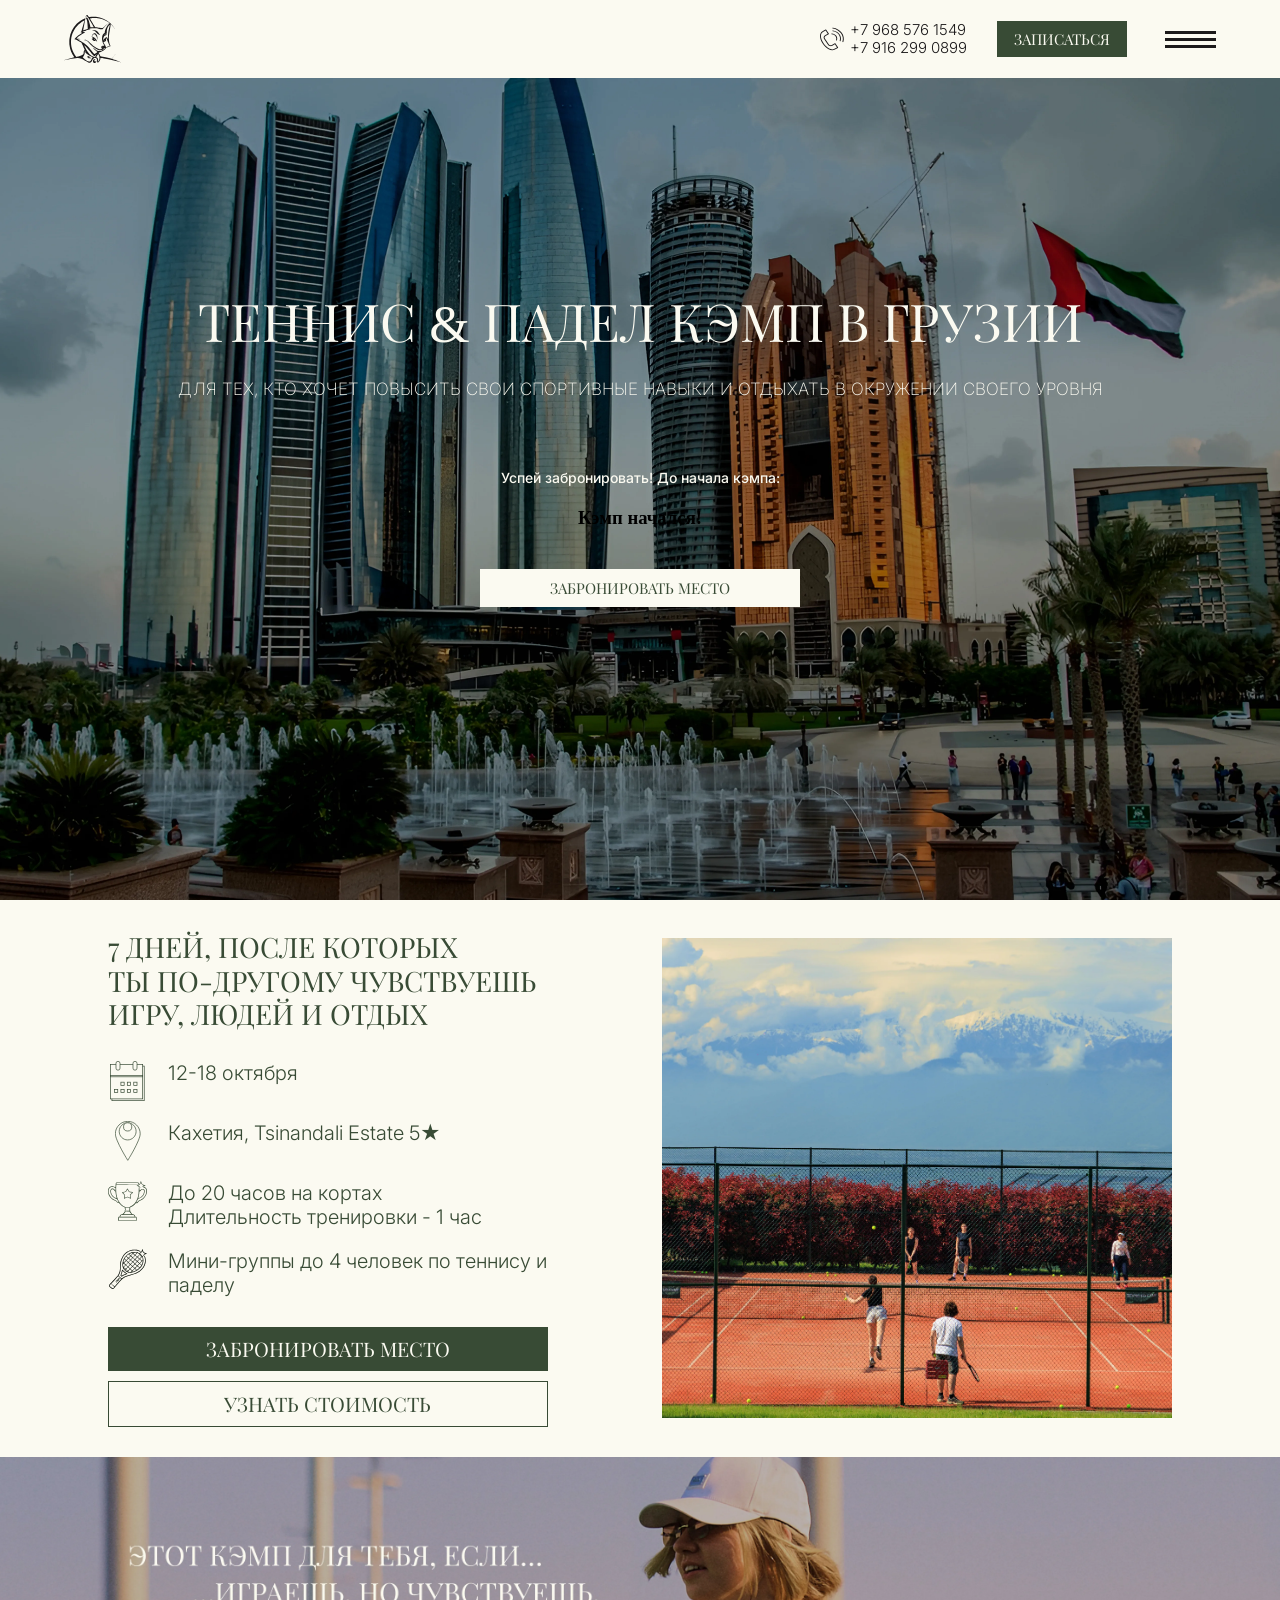
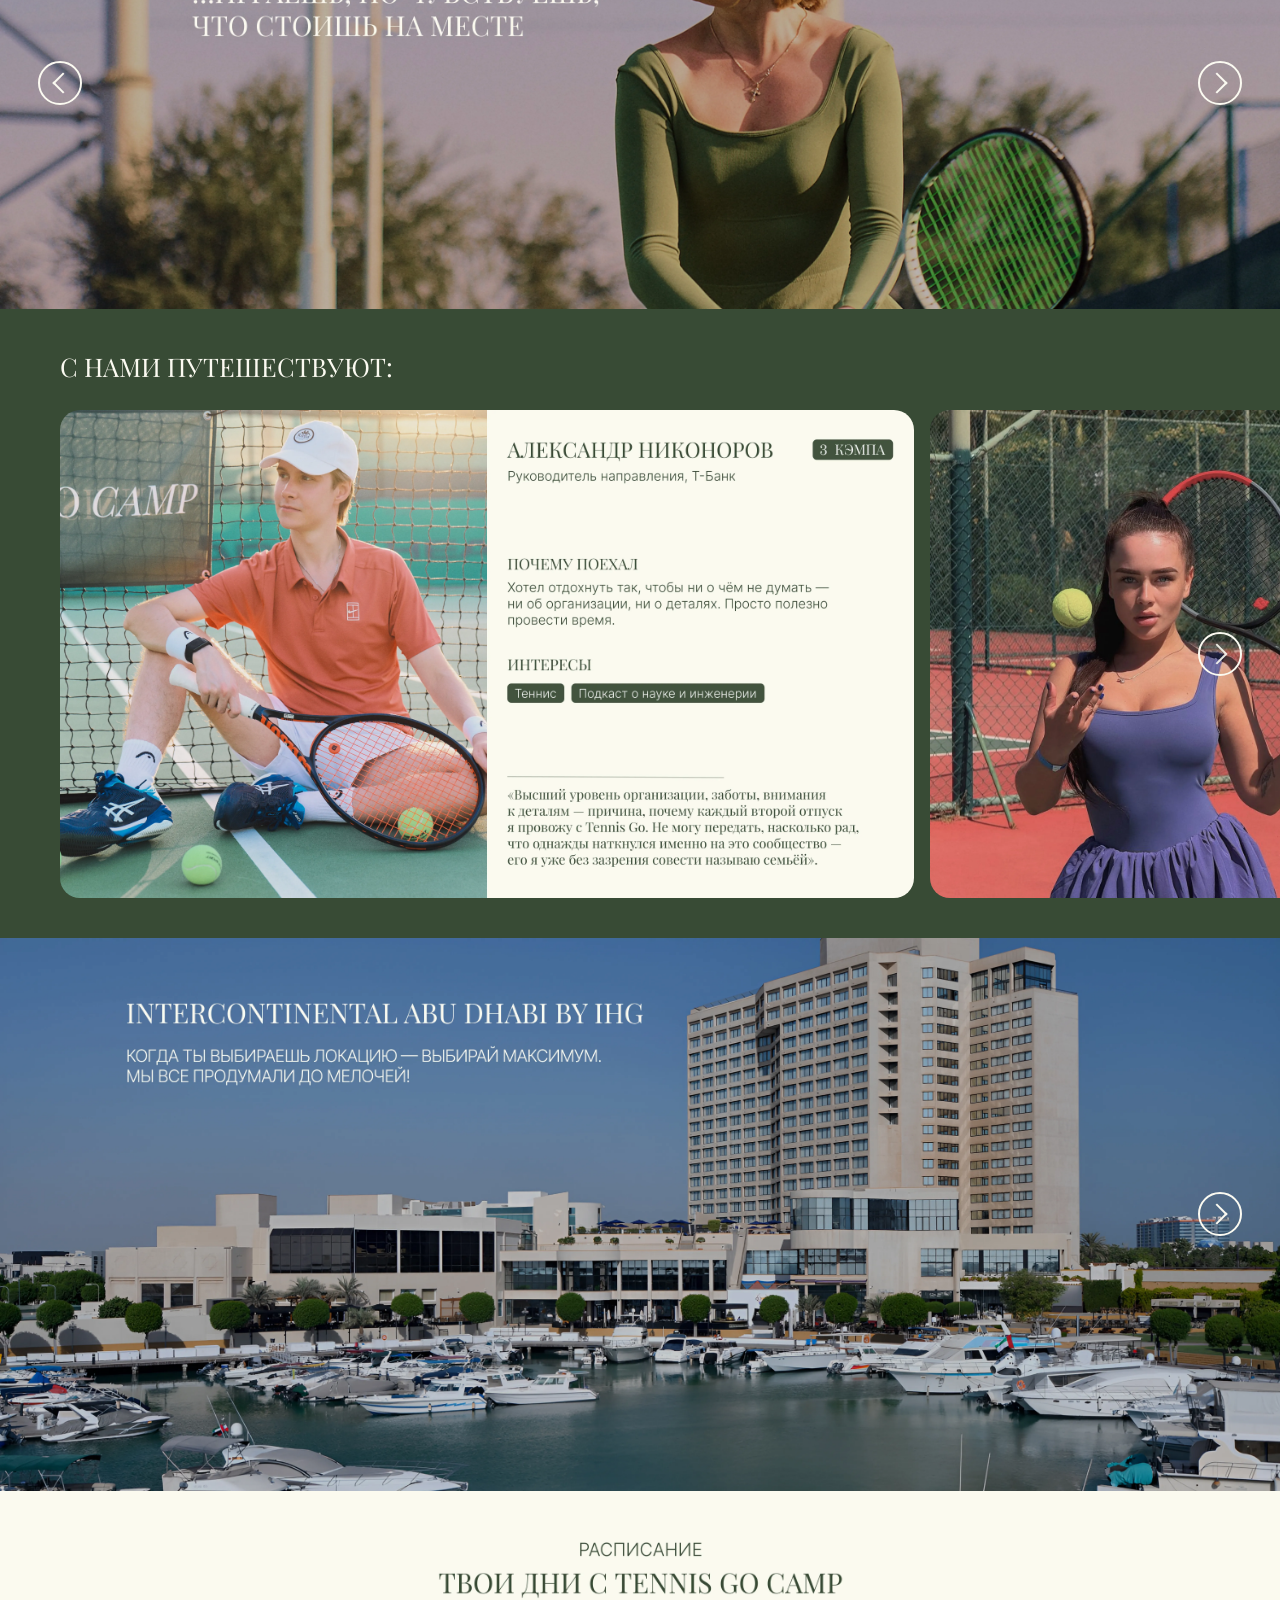
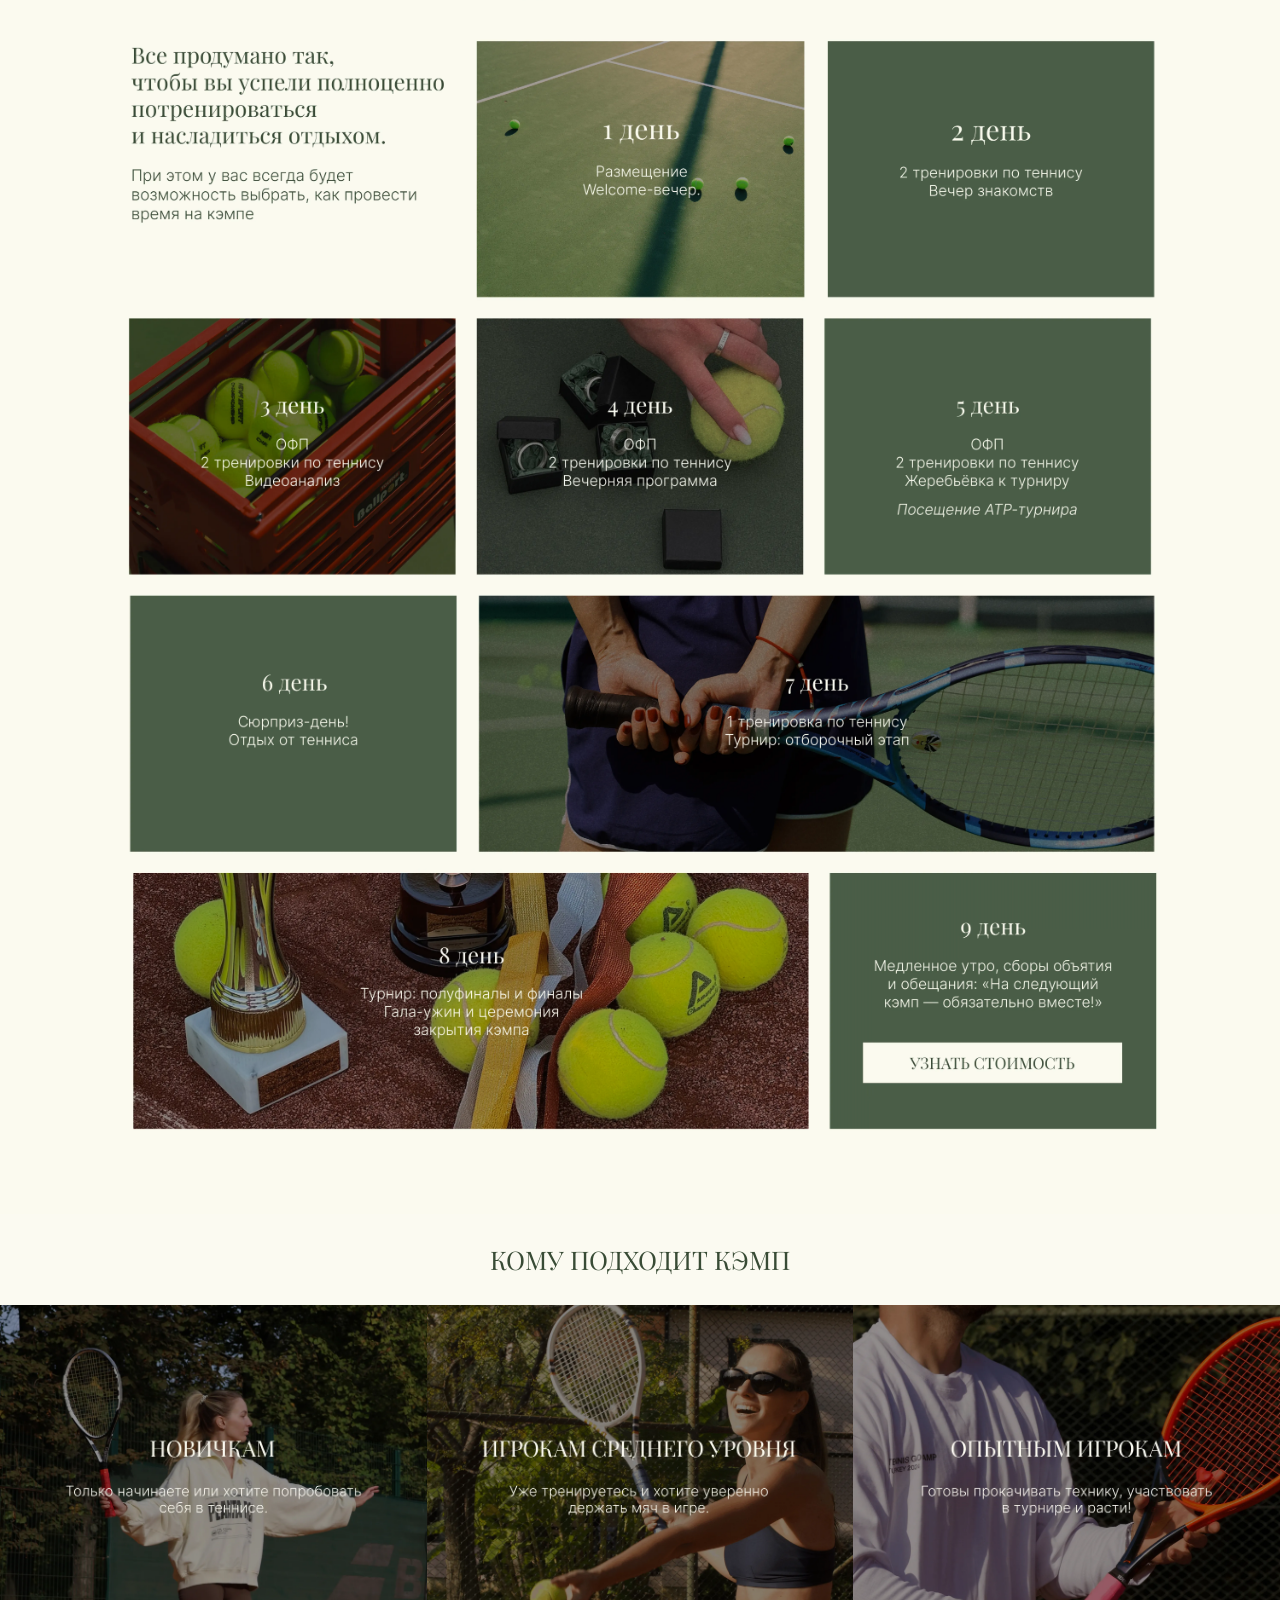
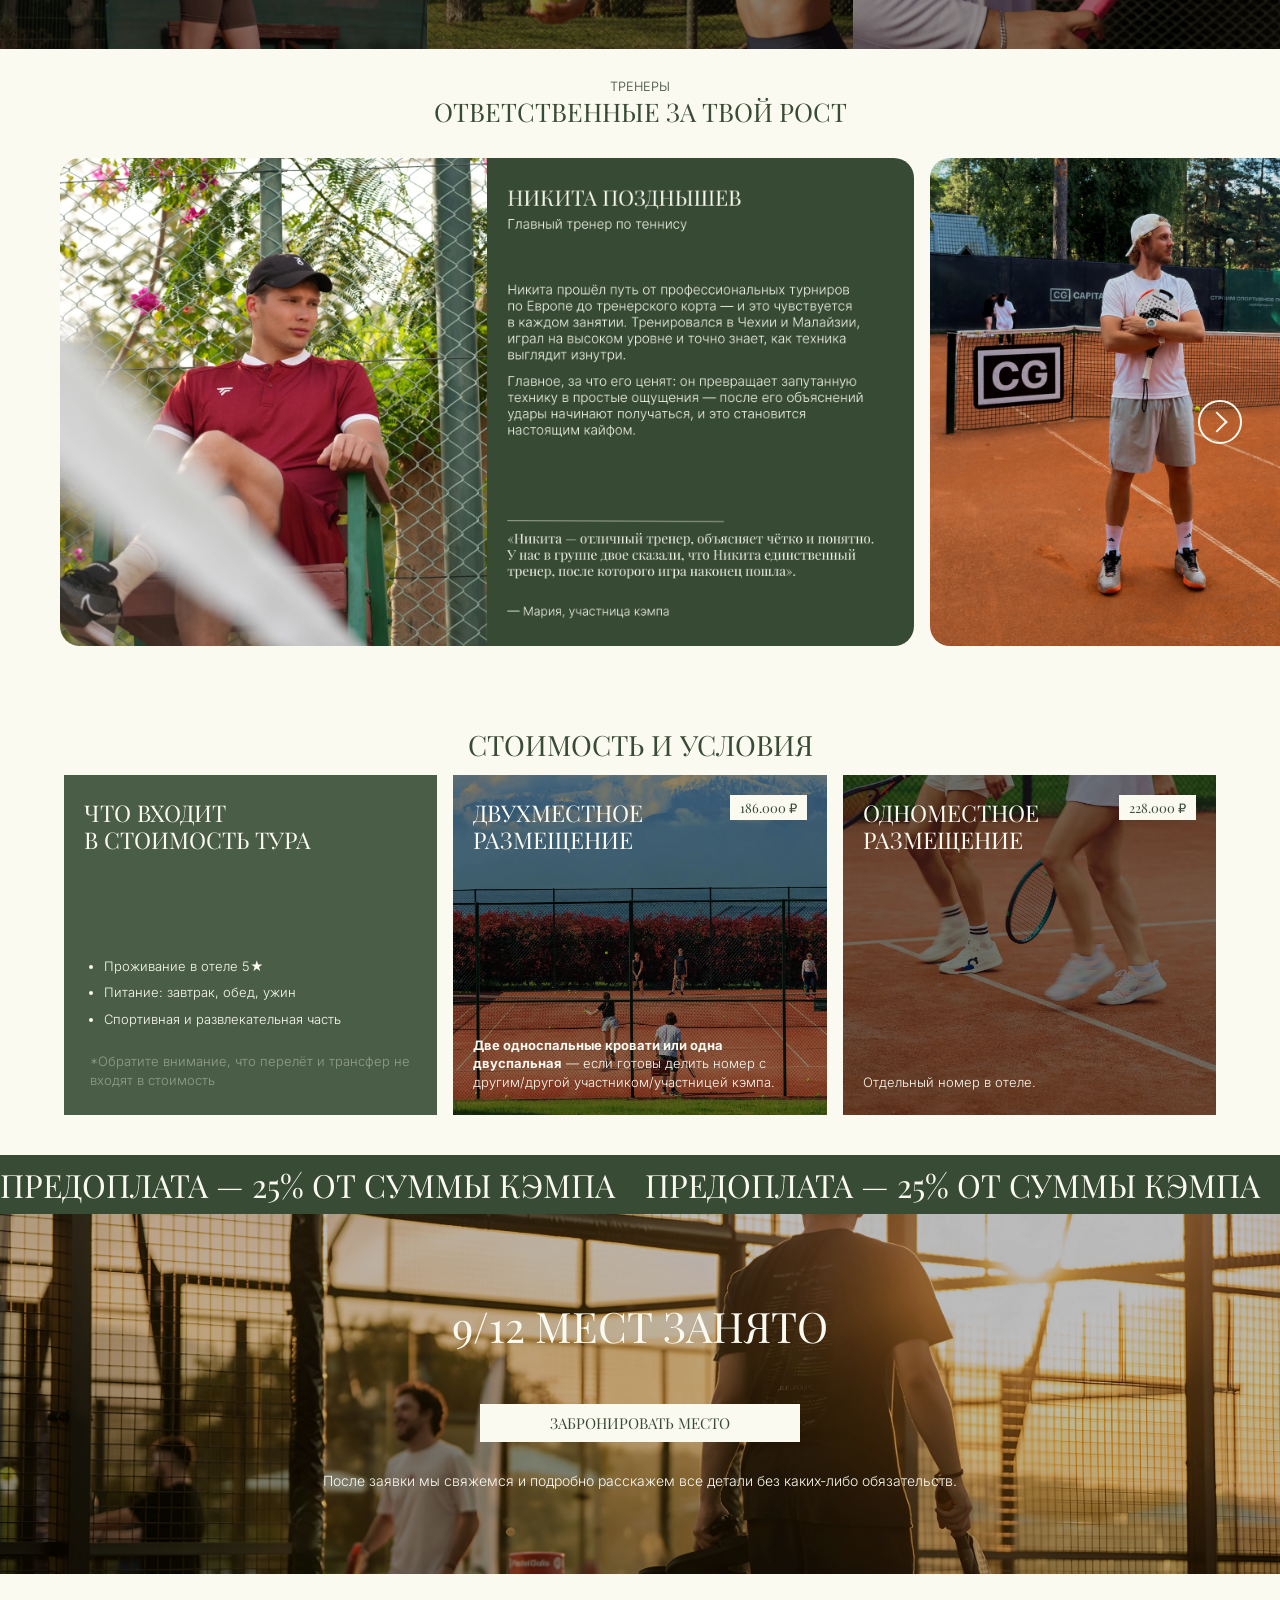
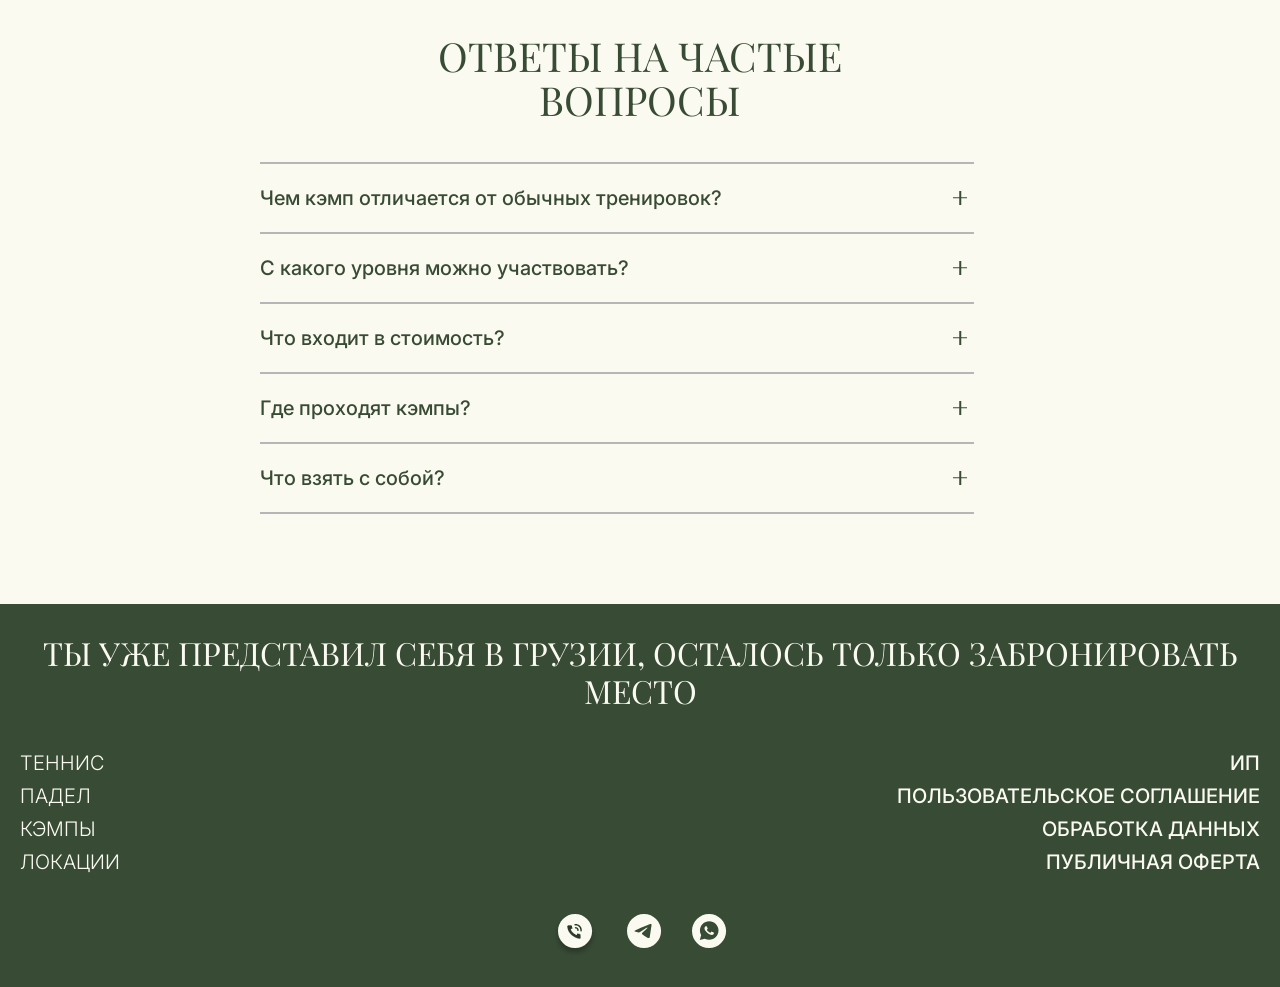
==== commit 04f45187: "Add files via upload" ====
--- a/index.html
+++ b/index.html
@@ -7,46 +7,46 @@
     <meta name="google-site-verification" content="G_MeOQyNOx8FWdpT9Xmo6DCHAIFPyhpo-uOCzJUPM8I" />
     <meta name="yandex-verification" content="6312bf27b170b261" />
 
-    <title>Теннисный кэмп в Абу-Даби 2026 | Интенсивные тренировки и отдых 5★</title>
+    <title>Теннисный кэмп в Грузии 2026 | Интенсивные тренировки и отдых 5★</title>
     <link rel="icon" type="image/png" href="img/favicon/favicon-96x96.png" sizes="96x96" />
     <link rel="icon" type="image/svg+xml" href="img/favicon/favicon.svg" />
     <link rel="shortcut icon" href="img/favicon/favicon.ico" />
     <link rel="apple-touch-icon" sizes="180x180" href="img/favicon/apple-touch-icon.png" />
 
     <meta name="description"
-        content="Теннисный кэмп в Абу-Даби 2026 — 9 дней тренировок, турнир и отдых в отеле 5★ InterContinental Abu Dhabi by IHG. Мини-группы до 4 человек. 21-29 октября, Абу-Даби.">
-    <meta name="keywords" content="теннисный кэмп Абу-Даби, теннис кэмп 2026, теннис отдых, теннисный лагерь взрослые">
-    <link rel="canonical" href="https://camp-abudabi.tennis-go-school.ru/">
-
-    <meta property="og:title" content="Теннисный кэмп в Абу-Даби 2026">
+        content="Теннисный кэмп в Грузии 2026 — 7 дней тренировок, турнир и отдых в отеле 5★ Tsinandali Estate. Мини-группы до 4 человек. 12-18 октября, Кахетия.">
+    <meta name="keywords" content="теннисный кэмп Турция, теннис кэмп 2026, теннис отдых, теннисный лагерь взрослые">
+    <link rel="canonical" href="https://campkakheti.tennis-go-school.ru/">
+
+    <meta property="og:title" content="Теннисный кэмп в Грузии 2026">
     <meta property="og:description"
-        content="9 дней тренировок и отдыха в Абу-Даби. InterContinental Abu Dhabi by IHG 5★, мини-группы, турнир.">
-    <meta property="og:image" content="https://camp-abudabi.tennis-go-school.ru/img/hero-bg.webp">
-    <meta property="og:url" content="https://camp-abudabi.tennis-go-school.ru/">
+        content="7 дней тренировок и отдыха в Грузии. Tsinandali Estate Hotel 5★, мини-группы, турнир.">
+    <meta property="og:image" content="https://campkakheti.tennis-go-school.ru/img/hero-bg.webp">
+    <meta property="og:url" content="https://campkakheti.tennis-go-school.ru/">
     <meta property="og:type" content="website">
 
     <script type="application/ld+json">
     {
       "@context": "https://schema.org",
       "@type": "Event",
-      "name": "Теннисный кэмп в Абу-Даби 2026",
-      "startDate": "2026-11-21",
-      "endDate": "2026-11-29",
+      "name": "Теннисный кэмп в Грузии 2026",
+      "startDate": "2026-10-12",
+      "endDate": "2026-10-18",
       "location": {
         "@type": "Place",
-        "name": "InterContinental Abu Dhabi by IHG",
+        "name": "Tsinandali Estate",
         "address": {
           "@type": "PostalAddress",
-          "addressLocality": "Абу-Даби",
-          "addressCountry": "AE"
+          "addressLocality": "Кахетия",
+          "addressCountry": "GR"
         }
       },
       "organizer": {
         "@type": "Organization",
         "name": "Tennis Go School",
-        "url": "https://camp-abudabi.tennis-go-school.ru/"
+        "url": "https://campkakheti.tennis-go-school.ru/"
       },
-      "description": "9 дней теннисных тренировок и отдыха в Абу-Даби"
+      "description": "7 дней теннисных тренировок и отдыха в Грузии"
     }
     </script>
 
@@ -130,7 +130,7 @@
         <section class="hero">
             <div class="hero__container">
                 <div class="hero__text">
-                    <h1 class="hero__title">ТЕННИСНЫЙ КЭМП В АБУ-ДАБИ</h1>
+                    <h1 class="hero__title">ТЕННИС <span style="font-family:Georgia, 'Times New Roman', Times, serif;">&</span> ПАДЕЛ КЭМП В ГРУЗИИ</h1>
                     <p class="hero__p">для тех, кто хочет повысить свои спортивные навыки и отдыхать в окружении своего уровня</p>
                 </div>
                 <div class="hero__timer">
@@ -161,19 +161,17 @@
         <section class="prev">
             <div class="prev__container">
                 <div class="prev__left-block">
-                    <h3 class="prev__header">9 дней, после которых ты по‑другому чувствуешь игру, людей и отдых
+                    <h3 class="prev__header">7 дней, после которых ты по‑другому чувствуешь игру, людей и отдых
                     </h3>
                     <div class="prev__body">
                         <img src="img/prev-calendar.svg" alt="Дата проведения кэмпа">
-                        <p>20-28 февраля</p>
+                        <p>12-18 октября</p>
                         <img src="img/prev-point.svg" alt="Место проведения кэмпа">
-                        <p>Абу-Даби, InterContinental Abu Dhabi by IHG</p>
+                        <p>Кахетия, Tsinandali Estate 5★</p>
                         <img src="img/prev-cup.svg" alt="Тренировки и турнир">
-                        <p>До 20 часов на открытых хард кортах <br>Длительность тренировки - 1 час</p>
+                        <p>До 20 часов на кортах <br>Длительность тренировки - 1 час</p>
                         <img src="img/prev-racket.svg" alt="Формат групп">
-                        <p>Мини-группы до 4 человек</p>
-                        <img src="img/prev-medal.svg" alt="Турнир">
-                        <p>Посещение Dubai Duty Free Tennis Championships 2027 </p>
+                        <p>Мини-группы до 4 человек  по теннису и паделу</p>
                     </div>
                     <div class="prev__buttons">
                         <a href="#form" class="prev__button" data-open-form="true">Забронировать место</a>
@@ -312,19 +310,31 @@
                 <div class="hotel__track">
                     <picture class="hotel__frame">
                         <source media="(min-width: 768px)" srcset="img/hotel/hotel_desktop/1.webp">
-                        <img src="img/hotel/1.webp" alt="InterContinental Abu Dhabi by IHG">
+                        <img src="img/hotel/1.webp" alt="Starlight Resort Hotel">
                     </picture>
                     <picture class="hotel__frame">
                         <source media="(min-width: 768px)" srcset="img/hotel/hotel_desktop/2.webp">
-                        <img src="img/hotel/2.webp" alt="InterContinental Abu Dhabi by IHG">
+                        <img src="img/hotel/2.webp" alt="Starlight Resort Hotel">
                     </picture>
                     <picture class="hotel__frame">
                         <source media="(min-width: 768px)" srcset="img/hotel/hotel_desktop/3.webp">
-                        <img src="img/hotel/3.webp" alt="InterContinental Abu Dhabi by IHG">
+                        <img src="img/hotel/3.webp" alt="Starlight Resort Hotel">
                     </picture>
                     <picture class="hotel__frame">
                         <source media="(min-width: 768px)" srcset="img/hotel/hotel_desktop/4.webp">
-                        <img src="img/hotel/4.webp" alt="InterContinental Abu Dhabi by IHG">
+                        <img src="img/hotel/4.webp" alt="Starlight Resort Hotel">
+                    </picture>
+                    <picture class="hotel__frame">
+                        <source media="(min-width: 768px)" srcset="img/hotel/hotel_desktop/5.webp">
+                        <img src="img/hotel/5.webp" alt="Starlight Resort Hotel">
+                    </picture>
+                    <picture class="hotel__frame">
+                        <source media="(min-width: 768px)" srcset="img/hotel/hotel_desktop/6.webp">
+                        <img src="img/hotel/6.webp" alt="Starlight Resort Hotel">
+                    </picture>
+                    <picture class="hotel__frame">
+                        <source media="(min-width: 768px)" srcset="img/hotel/hotel_desktop/7.webp">
+                        <img src="img/hotel/7.webp" alt="Starlight Resort Hotel">
                     </picture>
                     
                 </div>
@@ -356,29 +366,29 @@
 
         <section class="coach">
             <div class="coach__text">
-                <p>ТРЕНЕР</p>
-                <h2>ОТВЕТСТВЕННЫЙ ЗА ТВОЙ РОСТ</h2>
+                <p>ТРЕНЕРЫ</p>
+                <h2>ОТВЕТСТВЕННЫЕ ЗА ТВОЙ РОСТ</h2>
             </div>
             <div class="coach__container">
                 <button class="coach__edge coach__edge--prev" type="button" aria-label="Previous"></button>
                 <button class="coach__edge coach__edge--next" type="button" aria-label="Next"></button>
                 <div class="coach__track">
-                    <picture class="coach__frame">
+                    <!--<picture class="coach__frame">
                         <source media="(min-width: 768px)" srcset="img/coach/coach_desktop/1.webp">
                         <img src="img/coach/1.webp" alt="Основатель Tennis Go Андрей Тютюнников">
-                    </picture> 
-                    <!--<picture class="coach__frame">
+                    </picture> -->
+                    <picture class="coach__frame">
                         <source media="(min-width: 768px)" srcset="img/coach/coach_desktop/2.webp">
                         <img src="img/coach/2.webp" alt="Главный тренер Никита Позднышев">
                     </picture>
-                    <picture class="coach__frame">
+                    <!--<picture class="coach__frame">
                         <source media="(min-width: 768px)" srcset="img/coach/coach_desktop/3.webp">
                         <img src="img/coach/3.webp" alt="Тренер Мария Овчинникова">
-                    </picture> 
+                    </picture> -->
                     <picture class="coach__frame">
                         <source media="(min-width: 768px)" srcset="img/coach/coach_desktop/4.webp">
                         <img src="img/coach/4.webp" alt="Тренер Владислав Маршев">
-                    </picture>-->
+                    </picture>
                 </div>
             </div>
         </section>
@@ -391,21 +401,18 @@
                     <div class="price__card price__card--green">
                         <h3 class="price__card-title">ЧТО ВХОДИТ<br>В СТОИМОСТЬ ТУРА</h3>
                         <ul class="price__card-list">
-                            <li>Перелет Москва- ОАЭ- Москва</li>
-                            <li>Трансфер групповой</li>
                             <li>Проживание в отеле 5★</li>
-                            <li>Питание: завтрак или полупансион (завтрак+ужин)</li>
-                            <!-- <li>Спортивная и развлекательная часть</li> -->
+                            <li>Питание: завтрак, обед, ужин</li>
+                            <li>Спортивная и развлекательная часть</li>
                         </ul>
-                        <p class="price__card-comm">*Также можем организовать вылет из другого города или оформить вам только отель.</p>
+                        <p class="price__card-comm">*Обратите внимание, что перелёт и трансфер не входят в стоимость</p>
                     </div>
 
                     <div class="price__card price__card--double">
                         <div class="price__card-top">
                             <h3 class="price__card-title">ДВУХМЕСТНОЕ РАЗМЕЩЕНИЕ</h3>
                             <div class="price__card-btn-wrap">
-                              <p>С питанием: завтрак+ужин  <a href="#form" class="price__card-btn" data-open-form="true">272.000 ₽</a></p>
-                              <p>С питанием: завтрак <a href="#form" class="price__card-btn" data-open-form="true">265.000 ₽</a></p>
+                                <a href="#form" class="price__card-btn" data-open-form="true">186.000 ₽</a>
                                 <div class="price__tooltip">Указанная стоимость туров может меняться
                                     в зависимости от курса евро и стоимости услуг авиакомпаний и отелей.
 
@@ -421,8 +428,7 @@
                         <div class="price__card-top">
                             <h3 class="price__card-title">ОДНОМЕСТНОЕ РАЗМЕЩЕНИЕ</h3>
                             <div class="price__card-btn-wrap">
-                                <p>С питанием: завтрак+ужин  <a href="#form" class="price__card-btn" data-open-form="true">348.000 ₽</a></p>
-                              <p>С питанием: завтрак <a href="#form" class="price__card-btn" data-open-form="true">330.000 ₽</a></p>
+                                <a href="#form" class="price__card-btn" data-open-form="true">228.000 ₽</a>
                                 <div class="price__tooltip">Указанная стоимость туров может меняться
                                     в зависимости от курса евро и стоимости услуг авиакомпаний и отелей.
 
@@ -439,39 +445,30 @@
 
         <section class="carousel">
             <div class="carousel__group">
-                <span class="carousel__txt">Предоплата — от 25% от суммы тура</span>
-                <span class="carousel__txt">Предоплата — от 25% от суммы тура</span>
-                <span class="carousel__txt">Предоплата — от 25% от суммы тура</span>
-                <span class="carousel__txt">Предоплата — от 25% от суммы тура</span>
-                <span class="carousel__txt">Предоплата — от 25% от суммы тура</span>
-                <span class="carousel__txt">Предоплата — от 25% от суммы тура</span>
-                <span class="carousel__txt">Предоплата — от 25% от суммы тура</span>
-                <span class="carousel__txt">Предоплата — от 25% от суммы тура</span>
-                <span class="carousel__txt">Предоплата — от 25% от суммы тура</span>
+                <span class="carousel__txt">Предоплата — 25% от суммы кэмпа</span>
+                <span class="carousel__txt">Предоплата — 25% от суммы кэмпа</span>
+                <span class="carousel__txt">Предоплата — 25% от суммы кэмпа</span>
+                <span class="carousel__txt">Предоплата — 25% от суммы кэмпа</span>
+                <span class="carousel__txt">Предоплата — 25% от суммы кэмпа</span>
+                <span class="carousel__txt">Предоплата — 25% от суммы кэмпа</span>
+                <span class="carousel__txt">Предоплата — 25% от суммы кэмпа</span>
+                <span class="carousel__txt">Предоплата — 25% от суммы кэмпа</span>
 
             </div>
             <div aria-hidden class="carousel__group">
-                <span class="carousel__txt">Предоплата — от 25% от суммы тура</span>
-                <span class="carousel__txt">Предоплата — от 25% от суммы тура</span>
-                <span class="carousel__txt">Предоплата — от 25% от суммы тура</span>
-                <span class="carousel__txt">Предоплата — от 25% от суммы тура</span>
-                <span class="carousel__txt">Предоплата — от 25% от суммы тура</span>
-                <span class="carousel__txt">Предоплата — от 25% от суммы тура</span>
-                <span class="carousel__txt">Предоплата — от 25% от суммы тура</span>
-                <span class="carousel__txt">Предоплата — от 25% от суммы тура</span>
-                <span class="carousel__txt">Предоплата — от 25% от суммы тура</span>
-            </div>
-        </section>
-
-        <section class="pack">
-            <picture>
-                <source media="(min-width: 768px)" srcset="img/price/price_desktop/pack.webp">
-                <img src="img/price/pack.webp" alt="">
-            </picture>
+                <span class="carousel__txt">Предоплата — 25% от суммы кэмпа</span>
+                <span class="carousel__txt">Предоплата — 25% от суммы кэмпа</span>
+                <span class="carousel__txt">Предоплата — 25% от суммы кэмпа</span>
+                <span class="carousel__txt">Предоплата — 25% от суммы кэмпа</span>
+                <span class="carousel__txt">Предоплата — 25% от суммы кэмпа</span>
+                <span class="carousel__txt">Предоплата — 25% от суммы кэмпа</span>
+                <span class="carousel__txt">Предоплата — 25% от суммы кэмпа</span>
+                <span class="carousel__txt">Предоплата — 25% от суммы кэмпа</span>
+            </div>
         </section>
 
         <section class="reserv">
-            <h2 class="reserv__title">3/12</h2>
+            <h2 class="reserv__title">9/12 МЕСТ ЗАНЯТО</h2>
             <a class="reserv__btn" href="#form" data-open-form="true">ЗАБРОНИРОВАТЬ МЕСТО</a>
             <p class="reserv__txt">После заявки мы свяжемся и подробно расскажем все детали без каких‑либо обязательств.
             </p>
@@ -557,7 +554,7 @@
                 <h2 class="modal__title" id="formTitle">Запишитесь на теннисный кэмп</h2>
 
                 <form
-                    action="https://script.google.com/macros/s/AKfycbyW19NlXyL6QeA5HG82EjYr_FihUG8UFP9huCdJGQhYipCTIGRyohRmWHENc0X2ihY4Yg/exec"
+                    action="https://script.google.com/macros/s/AKfycbwkZHzf3hu3eaYvH52zOValaffNCaX-iFxPLSwqc91t91eQ4746j7O7t6eOzN2n6vDd/exec"
                     id="form" class="modal__form" method="post">
                     <div class="modal-field">
                         <input type="text" name="name" id="name" placeholder="Имя" required>
@@ -589,6 +586,17 @@
                         </select>
                     </div>
 
+                    <div class="modal-field">
+                        <select name="pack" id="pack" required>
+                            <option value="" disabled selected>Спортпакет</option>
+                            <option value="Теннис">Просто теннис</option>
+                            <option value="Теннис+">Теннис+</option>
+                            <option value="Оптимальный">Оптимальный</option>
+                            <option value="Премиум">Премиум</option>
+                            <option value="Затрудняюсь ответить">Затрудняюсь ответить</option>
+                        </select>
+                    </div>
+
                     <div class="modal-checkbox">
                         <input type="checkbox" name="checkbox" id="checkbox" required>
                         <label for="checkbox">При отправке формы вы даете согласие с <a
@@ -604,10 +612,11 @@
     </main>
 
     <footer>
-        <h2 class="footer__title">Ты уже представил себя в Абу-Даби, осталось только забронировать место</h2>
+        <h2 class="footer__title">Ты уже представил себя в Грузии, осталось только забронировать место</h2>
         <div class="footer__body">
             <div class="footer__left-block">
                 <a class="footer__link" href="https://spb.tennis-go-school.ru/tennis">Теннис</a>
+                <a class="footer__link" href="">Падел</a>
                 <a class="footer__link" href="https://spb.tennis-go-school.ru/camp">кэмпы</a>
                 <a class="footer__link" href="https://spb.tennis-go-school.ru/korty">локации</a>
             </div>
--- a/style.css
+++ b/style.css
@@ -698,10 +698,10 @@
 .timesheet__link {
     position: absolute;
     opacity: 0.4;
-    bottom: 3.4%;
+    bottom: 3.7%;
     right: 10%;
     width: 80%;
-    height: 2.5%;
+    height: 3.2%;
 }
 
 .levels {
@@ -755,14 +755,14 @@
 
 .coach__text p {
     font-family: inter;
-    font-size: clamp(14px, 1.5vw, 20px);
+    font-size: clamp(12px, 1vw, 17px);
     font-weight: 300;
     color: var(--dark-green);
 }
 
 .coach__text h2 {
     font-family: playfair display;
-    font-size: clamp(22px, 2.5vw, 28px);
+    font-size: clamp(19px, 2vw, 26px);
     font-weight: 400;
     color: var(--dark-green);
 }
@@ -920,7 +920,7 @@
     font-family: "Playfair Display";
     font-size: clamp(18px, 4vw, 24px);
     font-weight: 400;
-    padding: 2px 4px;
+    padding: 4px 10px;
     color: var(--dark-green);
     background-color: var(--white);
     white-space: nowrap;
@@ -934,27 +934,6 @@
 .price__card-btn-wrap {
     position: relative;
     display: inline-block;
-}
-
-/* Center price lines and add spacing between paragraph and link */
-.price__card-btn-wrap p {
-    display: flex;
-    justify-content: center;
-    align-items: center;
-    gap: 10px; /* space between paragraph text and the link */
-    margin: 10px 0; /* vertical spacing between two lines */
-    text-align: center;
-    font-family: Inter, sans-serif; /* paragraph font */
-    text-transform: uppercase; /* make paragraph text uppercase */
-}
-
-.price__card-btn-wrap p .price__card-btn {
-    margin-left: 10px; /* ensure there is at least 10px before the link */
-}
-
-/* Ensure price link keeps its original casing */
-.price__card-btn {
-    text-transform: none;
 }
 
 .price__tooltip {
@@ -1025,13 +1004,6 @@
     text-transform: uppercase;
 }
 
-.pack {
-    width: 100%;
-    height: auto;
-    position: relative;
-    display: block;
-}
-
 
 .reserv {
     display: flex;
@@ -1042,7 +1014,7 @@
     width: 100%;
     /* min-height: 640px; */
     height: 40vh;
-    background-image:linear-gradient(rgba(0, 0, 0, 0.22), rgba(0, 0, 0, 0.2)), url(img/hero-bg.webp);
+    background-image:linear-gradient(rgba(0, 0, 0, 0.22), rgba(0, 0, 0, 0.2)), url(img/reserv-bg.webp);
     background-repeat: no-repeat;
     background-position: center;
     background-size: cover;
@@ -1252,157 +1224,7 @@
     flex-direction: column;
     height: max-content;
 }
-/* ===== Состояние кнопки во время отправки ===== */
-.modal__submit.is-loading {
-  pointer-events: none;
-  opacity: 0.85;
-  display: flex;
-  align-items: center;
-  justify-content: center;
-  gap: 12px;
-}
-
-.modal__submit .spinner {
-  width: 18px;
-  height: 18px;
-  border: 2px solid rgba(56, 75, 53, 0.25);
-  border-top-color: var(--dark-green);
-  border-radius: 50%;
-  animation: spin 0.8s linear infinite;
-}
-
-@keyframes spin {
-  to { transform: rotate(360deg); }
-}
-
-/* ===== Экран статуса (успех / ошибка) ===== */
-.modal__status {
-  position: absolute;
-  inset: 0;
-  background-color: #344a32;
-  color: var(--white);
-  display: flex;
-  flex-direction: column;
-  align-items: center;
-  justify-content: center;
-  padding: clamp(20px, 3vh, 36px) clamp(16px, 3vw, 30px);
-  text-align: center;
-  opacity: 0;
-  visibility: hidden;
-  transform: scale(0.96);
-  transition: opacity 0.35s ease, transform 0.35s ease, visibility 0.35s ease;
-  z-index: 5;
-}
-
-.modal__status.is-visible {
-  opacity: 1;
-  visibility: visible;
-  transform: scale(1);
-}
-
-.modal__status-icon {
-  width: 88px;
-  height: 88px;
-  border-radius: 50%;
-  display: flex;
-  align-items: center;
-  justify-content: center;
-  margin-bottom: 24px;
-  position: relative;
-}
-
-.modal__status-icon::before {
-  content: "";
-  position: absolute;
-  inset: 0;
-  border-radius: 50%;
-  background: rgba(251, 250, 241, 0.08);
-  animation: pulseRing 1.6s ease-out infinite;
-}
-
-@keyframes pulseRing {
-  0%   { transform: scale(0.9); opacity: 0.8; }
-  100% { transform: scale(1.4); opacity: 0; }
-}
-
-.modal__status-icon svg {
-  width: 44px;
-  height: 44px;
-  position: relative;
-  z-index: 1;
-}
-
-.modal__status-icon svg path,
-.modal__status-icon svg circle,
-.modal__status-icon svg line {
-  stroke: var(--white);
-  stroke-width: 2.5;
-  fill: none;
-  stroke-linecap: round;
-  stroke-linejoin: round;
-}
-
-/* Анимация рисования галочки */
-.modal__status--success .check-path {
-  stroke-dasharray: 60;
-  stroke-dashoffset: 60;
-  animation: drawCheck 0.6s 0.15s ease forwards;
-}
-
-@keyframes drawCheck {
-  to { stroke-dashoffset: 0; }
-}
-
-/* Анимация крестика */
-.modal__status--error .cross-line {
-  stroke-dasharray: 30;
-  stroke-dashoffset: 30;
-  animation: drawCross 0.4s 0.15s ease forwards;
-}
-.modal__status--error .cross-line:nth-child(2) {
-  animation-delay: 0.35s;
-}
-
-@keyframes drawCross {
-  to { stroke-dashoffset: 0; }
-}
-
-.modal__status-title {
-  font-family: "Playfair Display", serif;
-  font-size: clamp(22px, 3vw, 30px);
-  font-weight: 400;
-  margin: 0 0 12px;
-  letter-spacing: 0.02em;
-}
-
-.modal__status-text {
-  font-family: Inter, sans-serif;
-  font-size: clamp(13px, 1.5vh, 16px);
-  font-weight: 300;
-  line-height: 1.6;
-  color: rgba(251, 250, 241, 0.85);
-  max-width: 380px;
-  margin: 0 0 32px;
-}
-
-.modal__status-btn {
-  padding: 14px 40px;
-  background-color: var(--white);
-  color: var(--dark-green);
-  border: none;
-  font-family: "Playfair Display", serif;
-  font-size: clamp(14px, 1.5vh, 16px);
-  font-weight: 500;
-  cursor: pointer;
-  text-transform: uppercase;
-  letter-spacing: 0.05em;
-  transition: background-color 0.25s ease, transform 0.25s ease;
-}
-
-.modal__status-btn:hover {
-  background-color: #f6f4e8;
-  transform: translateY(-2px);
-}
+
 .modal-overlay {
     position: fixed;
     inset: 0;
@@ -1741,8 +1563,8 @@
 
     .prev__right-block {
         display: block;
-        height: 100%;
-        width: max(35vw, 480px);
+        width: auto;
+        height: min(480px, 90vh);
         padding-left: 40px;
     }
 
@@ -1753,10 +1575,10 @@
     
     .timesheet__link {
     position: absolute;
-    bottom: 9.8%;
-    right: 12.3%;
-    width: 20.4%;
-    height: 3.3%;
+    bottom: 9.4%;
+    right: 26.5%;
+    width: 21%;
+    height: 4.1%;
 }
     .levels__track {
         display: grid;
@@ -1794,20 +1616,11 @@
     }
 
     .coach__container {
-        /* keep vertical spacing, set horizontal gaps to 200px on desktop */
-        padding-inline: clamp(20px, 9vw, 200px);
-    }
-
-    .coach__track {
-        justify-content: center; /* center frames horizontally inside the track */
-        width: 100%;
+        padding: 0 0 40px 60px;
     }
 
     .coach__frame {
-        flex: 1 1 auto; /* grow to fill available width inside the track */
-        width: 100%;
-        max-width: none;
-        margin: 0; /* fill the padded container fully */
+        flex: 0 0 70%;
         border-radius: 20px;
     }
 
@@ -1835,36 +1648,23 @@
         justify-content: space-between;
     }
 
+    /* Десктоп: заголовок и кнопка на одной строке, текст под ними */
     .price__card-top {
-        flex-direction: column;
+        flex-direction: row;
         align-items: flex-start;
-        justify-content: flex-start;
+        justify-content: space-between;
         gap: 12px;
-        width: 100%;
-    }
-
-    .price__card {
-        align-items: flex-start; 
     }
 
     .price__card-title {
-        font-size: clamp(27px, 1.8vw, 39px);
+        font-size: clamp(18px, 1.8vw, 26px);
         text-align: left;
         flex: 1;
     }
 
     .price__card-btn {
-        font-size: clamp(21px, 1.5vw, 27px);
+        font-size: clamp(13px, 1vw, 16px);
         flex-shrink: 0;
-        margin-left: 0; 
-        align-self: flex-start;
-    }
-
-    .price__card-btn-wrap p {
-        justify-content: flex-start;
-        text-align: left;
-        margin: 8px 0;
-        gap: 10px;
     }
 
     .price__card-btn-wrap:hover .price__tooltip {
@@ -1909,7 +1709,7 @@
     }
 
     .price__card-title {
-        font-size: clamp(27px, 1.8vw, 39px);
+        font-size: clamp(18px, 1.2vw, 26px);
     }
 
     .price__card-list, .price__card-comm {
@@ -1921,7 +1721,7 @@
     }
 
     .price__card-btn {
-        font-size: clamp(21px, 1.2vw, 27px);
+        font-size: clamp(14px, 0.8vw, 18px);
     }
 
     
